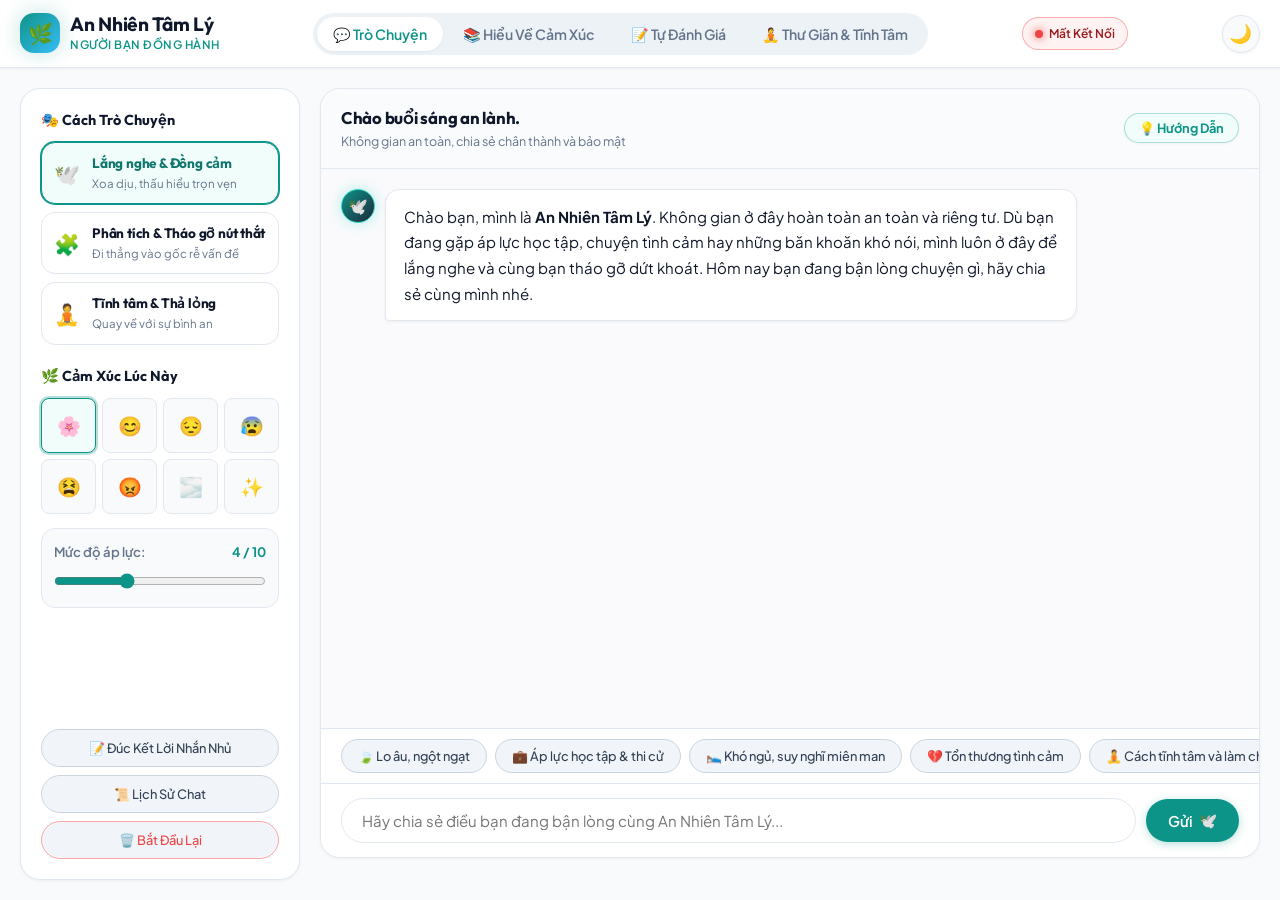
==== static/index.html @ e3554d25 "fix: cache busting asset tags va startCommand PORT trong render.yaml" ====
<!DOCTYPE html>
<html lang="vi" data-theme="light">
<head>
  <meta charset="UTF-8">
  <meta name="viewport" content="width=device-width, initial-scale=1.0">
  <meta name="theme-color" content="#F8FAFC" id="theme-color-meta">
  <title>An Nhiên Tâm Lý | Người Bạn Đồng Hành Cảm Xúc</title>
  <meta name="description" content="An Nhiên Tâm Lý - Lắng nghe, thấu cảm và cùng bạn tháo gỡ mọi nút thắt cảm xúc.">
  
  <!-- Favicon biểu tượng lá thương hiệu An Nhiên -->
  <link rel="icon" type="image/svg+xml" href="/static/favicon.svg">
  
  <!-- Preconnect & Unified Fonts (Outfit & Plus Jakarta Sans) -->
  <link rel="preconnect" href="https://fonts.googleapis.com">
  <link rel="preconnect" href="https://fonts.gstatic.com" crossorigin>
  <link href="https://fonts.googleapis.com/css2?family=Outfit:wght@400;500;600;700;800&family=Plus+Jakarta+Sans:ital,wght@0,300;0,400;0,500;0,600;0,700;0,800;1,400;1,500&display=swap" rel="stylesheet">
  
  <link rel="stylesheet" href="/static/css/style.css?v=2.2.0">
  
  <!-- Local Self-hosted Markdown & XSS Sanitizer (Hoạt động 100% Offline) -->
  <script defer src="/static/js/vendor/marked.min.js?v=2.2.0"></script>
  <script defer src="/static/js/vendor/purify.min.js?v=2.2.0"></script>
  <script defer src="/static/js/app.js?v=2.2.0"></script>
</head>
<body>
  <div id="network-loading-bar" class="network-loading-bar" style="display: none;"></div>

  <!-- ==================== TOP NAVIGATION ==================== -->
  <header class="app-navbar">
    <div class="nav-container">
      <div class="brand-wrapper">
        <div class="brand-icon">🌿</div>
        <div>
          <h1 class="brand-title">An Nhiên Tâm Lý</h1>
          <div class="brand-subtitle">Người Bạn Đồng Hành</div>
        </div>
      </div>

      <!-- Desktop Navigation Tabs -->
      <nav class="nav-tabs" aria-label="Điều hướng chính">
        <button class="nav-tab-btn active" data-tab="tab-chat">💬 Trò Chuyện</button>
        <button class="nav-tab-btn" data-tab="tab-edu">📚 Hiểu Về Cảm Xúc</button>
        <button class="nav-tab-btn" data-tab="tab-quiz">📝 Tự Đánh Giá</button>
        <button class="nav-tab-btn" data-tab="tab-studio">🧘 Thư Giãn & Tĩnh Tâm</button>
      </nav>

        <!-- Dynamic Status Header (N4: Khởi đầu bằng trạng thái trung tính Đang Kết Nối...) & Dark Mode Toggle -->
        <div class="status-indicator maintenance" id="status-indicator" title="Trạng thái kết nối máy chủ AI">
          <span class="status-dot" id="status-dot"></span>
          <span class="status-text" id="status-text">Đang Kết Nối...</span>
        </div>
        <!-- B1: Dark Mode Toggle with Celestial Icon -->
        <button class="btn-theme-toggle" id="btn-theme-toggle" title="Chuyển đổi Chế độ Tối / Sáng" aria-label="Chuyển đổi giao diện">
          <span class="theme-toggle-icon" id="theme-toggle-icon">🌙</span>
        </button>
      </div>
    </div>
  </header>

  <!-- ==================== MAIN CONTENT ==================== -->
  <main class="app-main">

    <!-- ==================== CRISIS INTERVENTION BANNER ==================== -->
    <div id="crisis-alert-banner" class="crisis-banner" style="display: none;">
      <div class="crisis-icon">🆘</div>
      <div class="crisis-content">
        <h4 class="crisis-title">Bạn Đang Cần Người Ở Cạnh Hỗ Trợ Khẩn Cấp?</h4>
        <p class="crisis-text">
          An Nhiên luôn lắng nghe bạn, nhưng trong những khoảnh khắc tuyệt vọng, bạn xứng đáng nhận được sự trợ giúp trực tiếp ngay tức thì từ các chuyên viên cứu hộ tâm lý và y tế:
        </p>
        <div class="crisis-hotlines">
          <a href="tel:111" class="hotline-chip">📞 111 (Tổng đài Bảo vệ Trẻ em & Thanh thiếu niên - Miễn phí 24/7)</a>
          <a href="tel:115" class="hotline-chip">🚑 115 (Cấp cứu Y tế Khẩn cấp)</a>
          <a href="tel:0963061414" class="hotline-chip secondary">🌿 096 306 1414 (Đường dây Ngày Mai - Hỗ trợ Trầm cảm)</a>
        </div>
      </div>
      <button class="btn-dismiss-crisis" id="btn-dismiss-crisis" title="Đóng thông báo">✕</button>
    </div>

    <!-- ==================== TAB 1: COUNSELING CHAT ==================== -->
    <section class="tab-pane active" id="tab-chat">
      <div class="chat-layout">
        
        <!-- Mobile Sidebar Toggle -->
        <button class="mobile-sidebar-toggle" id="btn-toggle-sidebar">
          🌿 <span>Cảm Xúc & Tùy Chọn Trò Chuyện</span>
        </button>

        <!-- Backdrop for mobile drawer (B3) -->
        <div class="drawer-backdrop" id="drawer-backdrop"></div>

        <!-- Chat Sidebar / Mobile Drawer -->
        <aside class="chat-sidebar" id="chat-sidebar">
          
          <div class="sidebar-header-mobile">
            <h3>🌿 Cảm Xúc Của Bạn</h3>
            <button class="btn-close-drawer" id="btn-close-sidebar">✕</button>
          </div>

          <!-- Mode Selector -->
          <div>
            <div class="sidebar-section-title">🎭 Cách Trò Chuyện</div>
            <div class="mode-selector-list">
              <div class="mode-item active" data-mode="empathy">
                <span class="mode-item-icon">🕊️</span>
                <div class="mode-item-info">
                  <h4>Lắng nghe & Đồng cảm</h4>
                  <p>Xoa dịu, thấu hiểu trọn vẹn</p>
                </div>
              </div>
              <div class="mode-item" data-mode="cbt">
                <span class="mode-item-icon">🧩</span>
                <div class="mode-item-info">
                  <h4>Phân tích & Tháo gỡ nút thắt</h4>
                  <p>Đi thẳng vào gốc rễ vấn đề</p>
                </div>
              </div>
              <div class="mode-item" data-mode="mindfulness">
                <span class="mode-item-icon">🧘</span>
                <div class="mode-item-info">
                  <h4>Tĩnh tâm & Thả lỏng</h4>
                  <p>Quay về với sự bình an</p>
                </div>
              </div>
            </div>
          </div>

          <!-- Mood Selector -->
          <div>
            <div class="sidebar-section-title">🌿 Cảm Xúc Lúc Này</div>
            <div class="mood-grid">
              <button class="mood-btn active" data-mood="🌸 Bình yên" title="Bình yên">🌸</button>
              <button class="mood-btn" data-mood="😊 Vui vẻ" title="Vui vẻ">😊</button>
              <button class="mood-btn" data-mood="😔 Buồn bã" title="Buồn bã">😔</button>
              <button class="mood-btn" data-mood="😰 Lo âu" title="Lo âu">😰</button>
              <button class="mood-btn" data-mood="😫 Kiệt sức" title="Kiệt sức">😫</button>
              <button class="mood-btn" data-mood="😡 Bực bội" title="Bực bội">😡</button>
              <button class="mood-btn" data-mood="🌫️ Trống rỗng" title="Trống rỗng">🌫️</button>
              <button class="mood-btn" data-mood="✨ Hy vọng" title="Hy vọng">✨</button>
            </div>

            <div class="stress-slider-wrapper">
              <div class="stress-label">
                <span>Mức độ áp lực:</span>
                <span id="stress-val-display" style="color:var(--primary); font-weight:700;">4 / 10</span>
              </div>
              <input type="range" id="stress-slider" min="1" max="10" value="4" aria-label="Mức độ áp lực">
            </div>
          </div>

          <!-- Session Actions -->
          <div class="sidebar-actions-box">
            <button class="chip-btn" id="btn-summarize" style="width:100%; padding:10px; ">📝 Đúc Kết Lời Nhắn Nhủ</button>
            <button class="chip-btn" id="btn-export-chat" style="width:100%; padding:10px; ">📜 Lịch Sử Chat</button>
            <button class="chip-btn" id="btn-clear-chat" style="width:100%; padding:10px; color:#EF4444; border-color:#FCA5A5;">🗑️ Bắt Đầu Lại</button>
          </div>

        </aside>

        <!-- Main Chat Frame -->
        <div class="chat-main-container">
          
          <div class="chat-header">
            <div class="chat-header-info">
              <h3 id="chat-greeting-title">Chào bạn 🌿</h3>
              <p>Không gian an toàn, chia sẻ chân thành và bảo mật</p>
            </div>
            <!-- Guide Button on Chat -->
            <button class="btn-feature-guide" id="btn-guide-chat" title="Xem hướng dẫn sử dụng">
              💡 Hướng Dẫn
            </button>
          </div>

          <!-- Message Flow Area -->
          <div class="chat-messages" id="chat-messages">
            <!-- Typing & Network Loading Indicator -->
            <div class="msg-wrapper assistant loading-wrapper" id="typing-indicator" style="display: none;">
              <div class="msg-avatar">🕊️</div>
              <div class="msg-bubble loading-bubble">
                <span class="pulse-dot"></span>
                <span class="pulse-dot"></span>
                <span class="pulse-dot"></span>
                <span class="loading-text" id="loading-text-label">An Nhiên đang lắng nghe và phản hồi...</span>
              </div>
            </div>
            <!-- Messages injected by JS -->
          </div>

          <!-- Quick Topic Chips -->
          <div class="quick-chips">
            <button class="chip-btn" data-prompt="Dạo này mình thường xuyên cảm thấy bồn chồn lo âu và ngực ngột ngạt, hãy phân tích kỹ giúp mình lý do và cho mình lời khuyên đúng đắn, dứt khoát nhất...">🍃 Lo âu, ngột ngạt</button>
            <button class="chip-btn" data-prompt="Mình cảm thấy kiệt sức vì áp lực học tập và công việc, mất hết động lực. Hãy cho mình lời khuyên cụ thể và thẳng thắn...">💼 Áp lực học tập & thi cử</button>
            <button class="chip-btn" data-prompt="Đêm nào mình cũng nghĩ ngợi miên man không thể ngủ được, nguyên nhân sâu xa từ tâm lý là gì và đâu là giải pháp dứt khoát?">🛌 Khó ngủ, suy nghĩ miên man</button>
            <button class="chip-btn" data-prompt="Mình vừa trải qua chuyện buồn tình cảm và thấy cô đơn, trống rỗng. Hãy chia sẻ thật lòng cùng mình...">💔 Tổn thương tình cảm</button>
            <button class="chip-btn" data-prompt="An Nhiên ơi, hãy chia sẻ cho mình nguyên lý để làm chủ tâm trí và xây dựng nội lực vững vàng trước mọi áp lực...">🧘 Cách tĩnh tâm và làm chủ</button>
          </div>

          <!-- Input Bar with Send/Stop Button (B2) -->
          <form class="chat-input-wrapper" id="chat-form">
            <input type="text" id="chat-input" class="chat-input" placeholder="Hãy chia sẻ điều bạn đang bận lòng cùng An Nhiên Tâm Lý..." autocomplete="off">
            <button type="submit" class="btn-send" id="btn-send" aria-label="Gửi tin nhắn">
              <span id="btn-send-label">Gửi</span> <span id="btn-send-icon">🕊️</span>
            </button>
          </form>

        </div>

      </div>
    </section>

    <!-- ==================== TAB 2: PSYCHOEDUCATION ==================== -->
    <section class="tab-pane" id="tab-edu">
      <div class="edu-header">
        <div style="display:flex; justify-content:space-between; align-items:center; flex-wrap:wrap; gap:12px; margin-bottom:8px;">
          <h2>📚 Hiểu Về Cảm Xúc & Tâm Lý</h2>
          <button class="btn-feature-guide" id="btn-guide-edu" title="Tìm hiểu về Liệu pháp CBT">
            💡 Tìm Hiểu Liệu Pháp CBT
          </button>
        </div>
        <p>Nhận diện các bẫy suy nghĩ nhận thức để thấu hiểu chính mình và làm chủ cảm xúc mỗi ngày.</p>
      </div>

      <!-- 8 CBT Cognitive Distortions Section -->
      <div style="display:flex; justify-content:space-between; align-items:center; margin-bottom:16px;">
        <h3 style="font-family:var(--font-heading); font-size:1.3rem;">🧠 8 Bẫy Suy Nghĩ Thường Gặp (CBT Distortions)</h3>
        <span style="font-size:0.8rem; color:var(--primary); font-weight:600;">✨ Nhấn vào thẻ để xem phân tích chi tiết</span>
      </div>
      <div class="distortion-grid" id="distortion-grid">
        <!-- B5: Skeleton Loading State -->
        <div class="distortion-card skeleton-card">
          <div class="skeleton-shimmer skeleton-badge"></div>
          <div class="skeleton-shimmer skeleton-line" style="width: 90%;"></div>
          <div class="skeleton-shimmer skeleton-line" style="width: 75%;"></div>
          <div class="skeleton-shimmer skeleton-box"></div>
        </div>
        <div class="distortion-card skeleton-card">
          <div class="skeleton-shimmer skeleton-badge"></div>
          <div class="skeleton-shimmer skeleton-line" style="width: 95%;"></div>
          <div class="skeleton-shimmer skeleton-line" style="width: 80%;"></div>
          <div class="skeleton-shimmer skeleton-box"></div>
        </div>
        <div class="distortion-card skeleton-card">
          <div class="skeleton-shimmer skeleton-badge"></div>
          <div class="skeleton-shimmer skeleton-line" style="width: 85%;"></div>
          <div class="skeleton-shimmer skeleton-line" style="width: 70%;"></div>
          <div class="skeleton-shimmer skeleton-box"></div>
        </div>
      </div>

      <!-- Articles Section -->
      <h3 style="font-family:var(--font-heading); margin-bottom:16px; font-size:1.3rem;">📖 Góc Nhìn Tâm Lý Ứng Dụng</h3>
      <div id="articles-container" style="display:flex; flex-direction:column; gap:20px;">
        <div class="skeleton-card" style="background:var(--card-bg); padding:24px; border-radius:var(--radius-lg); border:1px solid var(--border-color);">
          <div class="skeleton-shimmer skeleton-badge" style="width:120px;"></div>
          <div class="skeleton-shimmer skeleton-line" style="width:60%; height:20px; margin:12px 0;"></div>
          <div class="skeleton-shimmer skeleton-line" style="width:90%;"></div>
          <div class="skeleton-shimmer skeleton-line" style="width:80%;"></div>
        </div>
      </div>
    </section>

    <!-- ==================== TAB 3: SELF-ASSESSMENT QUIZ ==================== -->
    <section class="tab-pane" id="tab-quiz">
      <div class="quiz-container">
        
        <!-- Quiz Type Switcher (GAD-7 vs PHQ-9) -->
        <div class="quiz-type-selector">
          <button class="quiz-type-btn active" data-quiz-type="gad7">📊 Thang Đo Lo Âu (GAD-7)</button>
          <button class="quiz-type-btn" data-quiz-type="phq9">🌧️ Thang Đo Trầm Cảm (PHQ-9)</button>
        </div>

        <div id="quiz-intro-view">
          <div style="text-align:center; margin-bottom:24px;">
            <div style="font-size:3rem; margin-bottom:10px;" id="quiz-intro-icon">📝</div>
            <h2 style="font-family:var(--font-heading); color:var(--indigo-dark); font-size:1.5rem;" id="quiz-intro-title">
              Tự Đánh Giá Mức Độ Căng Thẳng & Lo Âu
            </h2>
            <p style="color:var(--text-muted); font-size:0.92rem; margin-top:8px;" id="quiz-intro-subtitle">
              Bảng tự phản tư chuẩn hóa giúp bạn nhìn nhận rõ mức độ áp lực bạn đang trải qua trong 2 tuần gần nhất.
            </p>
            <div style="margin-top: 14px;">
              <button class="btn-feature-guide" id="btn-guide-quiz" style="display:inline-flex;">
                💡 Tìm Hiểu Về Ý Nghĩa Thang Đo
              </button>
            </div>
          </div>
          <button class="btn-send" id="btn-start-quiz" style="width:100%; justify-content:center; padding:14px; font-size:1.05rem;">
            Bắt Đầu Tự Đánh Giá 🚀
          </button>
        </div>

        <!-- Quiz Stepper View -->
        <div id="quiz-step-view" style="display:none;">
          <div class="quiz-stepper">
            <div style="display:flex; justify-content:space-between; font-size:0.85rem; font-weight:600; color:var(--text-muted);">
              <!-- A6: Khởi tạo 0% rõ ràng -->
              <span id="quiz-step-indicator">Chuẩn bị bắt đầu...</span>
              <span id="quiz-progress-percent">0%</span>
            </div>
            <div class="quiz-progress-bar">
              <div class="quiz-progress-fill" id="quiz-progress-fill" style="width:0%;"></div>
            </div>
          </div>

          <div class="quiz-question-box">
            <h3 class="quiz-question-title" id="quiz-question-text">Đang tải câu hỏi...</h3>
            <div class="quiz-options" id="quiz-options-list">
              <!-- Rendered by JS -->
            </div>
          </div>
        </div>

        <!-- Quiz Result View -->
        <div id="quiz-result-view" style="display: none;">
          <div class="quiz-result-header" style="margin-bottom: 16px;">
            <h3 style="font-family:var(--font-heading); font-size:1.3rem; margin-bottom:4px;">📊 Kết Quả Tự Đánh Giá Chi Tiết</h3>
            <p style="color:var(--text-muted); font-size:0.88rem;">Phân tích đa chiều dựa trên câu trả lời thực tế của bạn</p>
          </div>

          <div class="quiz-result-grid-layout">
            <!-- Left Card: Score Summary & Actions -->
            <div class="quiz-result-summary-card">
              <div class="quiz-score-circle-wrapper">
                <div class="quiz-score-badge" id="quiz-score-badge">0</div>
                <div class="quiz-score-max-label">/ <span id="quiz-score-max-val">21</span> điểm</div>
              </div>
              <div class="quiz-level-badge-container">
                <span class="quiz-level-text" id="quiz-level-text" style="font-size:1.15rem; font-weight:700;">Bình thường</span>
              </div>
              
              <div style="display:flex; flex-direction:column; gap:10px; width:100%; margin-top:20px;">
                <button class="btn-send" id="btn-discuss-result" style="width:100%; justify-content:center; padding:12px;">
                  💬 Trò Chuyện & Tháo Gỡ Với An Nhiên
                </button>
                <button class="btn-feature-guide" id="btn-retake-quiz" style="width:100%; justify-content:center; padding:10px;">
                  🔄 Làm Lại Bài Tự Đánh Giá
                </button>
              </div>
            </div>

            <!-- Right Card: Real Clinical Symptom Radar Chart -->
            <div class="quiz-radar-card">
              <div style="margin-bottom:8px; text-align:center;">
                <h4 style="font-family:var(--font-heading); font-size:1.1rem; margin:0;">🕸️ Biểu Đồ Radar Triệu Chứng Thực Tế</h4></div>
              
              <div class="quiz-radar-svg-wrapper" id="quiz-radar-svg-wrapper">
                <!-- Generated dynamically from real quiz answers by app.js -->
              </div>

              <div class="quiz-radar-dimension-chips" id="quiz-radar-dimension-chips">
                <!-- Generated dynamically by app.js -->
              </div>
            </div>
          </div>

          <!-- Bottom Section: Clinical Guidance & Safety Notes -->
          <div class="quiz-advice-box" id="quiz-advice-text" style="margin-top:16px;"></div>
        </div>
    </section>

    <!-- ==================== TAB 4: RELAXATION STUDIO ==================== -->
    <section class="tab-pane" id="tab-studio">
      <div class="studio-grid">
        
        <!-- Breathing Exercise Card -->
        <div class="studio-card">
          <div style="display:flex; justify-content:space-between; align-items:center; margin-bottom:8px;">
            <h3 style="font-family:var(--font-heading); font-size:1.25rem;">🌬️ Thở Chậm & Tĩnh Tâm</h3>
            <button class="btn-feature-guide" id="btn-guide-studio">💡 Lợi Ích Bài Thở</button>
          </div>
          <p style="color:var(--text-muted); font-size:0.9rem; margin-bottom:16px;">
            Thả lỏng đôi vai, nhịp thở sâu và chậm sẽ giúp cơ thể bạn hạ nhịp tim và tìm lại sự bình yên ngay lúc này.
          </p>

          <div style="display:flex; gap:8px; margin-bottom:20px; flex-wrap:wrap;">
            <button class="chip-btn active" id="btn-mode-478">Thở 4-7-8 (Giảm Lo Âu)</button>
            <button class="chip-btn" id="btn-mode-box">Thở Đều - Box Breathing (Tập Trung)</button>
          </div>

          <div class="breathing-box">
            <div class="circle-breathe" id="circle-breathe">
              <span id="breathe-action-text">Sẵn sàng</span>
              <span id="breathe-timer-text" style="font-size:0.9rem; opacity:0.8; margin-top:4px;">Nhấn Bắt Đầu</span>
            </div>
            <button class="btn-send" id="btn-toggle-breathe" style="margin-top:28px;">
              ▶️ Bắt Đầu
            </button>
          </div>
        </div>

        <!-- 5-4-3-2-1 Grounding & Ambient Sounds Card -->
        <div class="studio-card">
          <h3 style="font-family:var(--font-heading); font-size:1.25rem; margin-bottom:8px;">🎵 Không Gian Âm Thanh Thư Giãn</h3>
          <p style="color:var(--text-muted); font-size:0.9rem; margin-bottom:16px;">
            Bật âm thanh thiên nhiên êm dịu để đồng hành cùng bạn khi đọc sách, học bài hay nghỉ ngơi:
          </p>

          <div class="sound-list">
            <div class="sound-item">
              <div>
                <strong>🌧️ Tiếng Mưa Rơi Êm Dịu</strong>
                <div style="font-size:0.75rem; color:var(--text-muted);">Âm thanh êm dịu giúp dễ ngủ</div>
              </div>
              <audio controls preload="none" src="/static/audio/rain.mp3" style="height:32px; max-width:160px;"></audio>
            </div>

            <div class="sound-item">
              <div>
                <strong>🌲 Tiếng Suối Rừng & Chim Hót</strong>
                <div style="font-size:0.75rem; color:var(--text-muted);">Thanh lọc tâm trí và giảm áp lực</div>
              </div>
              <audio controls preload="none" src="/static/audio/forest_birds.mp3" style="height:32px; max-width:160px;"></audio>
            </div>

            <div class="sound-item">
              <div>
                <strong>🌊 Tiếng Sóng Biển Rì Rào</strong>
                <div style="font-size:0.75rem; color:var(--text-muted);">Giai điệu vỗ về từng hơi thở</div>
              </div>
              <audio controls preload="none" src="/static/audio/ocean_waves.mp3" style="height:32px; max-width:160px;"></audio>
            </div>
          </div>

          <div style="margin-top:24px; padding:16px;  border-radius:var(--radius-md); border:1px solid var(--border-color); cursor:pointer;" id="btn-grounding-card" title="Nhấn để xem bài tập 5-4-3-2-1 chi tiết">
            <div style="display:flex; justify-content:space-between; align-items:center; margin-bottom:6px;">
              <h4 style="font-family:var(--font-heading); font-size:0.95rem;">🌿 Kỹ Thuật Neo Cảm Xúc 5-4-3-2-1</h4>
              <span style="font-size:0.75rem; color:var(--primary); font-weight:700;">🔍 Xem hướng dẫn</span>
            </div>
            <p style="font-size:0.85rem; color:var(--text-muted);">
              Khi tâm trí bị cuốn đi quá xa, hãy kết nối lại với 5 giác quan: <strong>5</strong> vật nhìn thấy, <strong>4</strong> vật chạm được, <strong>3</strong> âm thanh nghe được, <strong>2</strong> mùi hương và <strong>1</strong> vị nếm được.
            </p>
          </div>
        </div>

      </div>
    </section>

  </main>

  <!-- ==================== MOBILE BOTTOM NAVIGATION ==================== -->
  <nav class="mobile-bottom-nav">
    <button class="mobile-nav-btn active" data-tab="tab-chat">
      <span class="nav-icon">💬</span>
      <span class="nav-label">Trò Chuyện</span>
    </button>
    <button class="mobile-nav-btn" data-tab="tab-edu">
      <span class="nav-icon">📚</span>
      <span class="nav-label">Cảm Xúc</span>
    </button>
    <button class="mobile-nav-btn" data-tab="tab-quiz">
      <span class="nav-icon">📝</span>
      <span class="nav-label">Đánh Giá</span>
    </button>
    <button class="mobile-nav-btn" data-tab="tab-studio">
      <span class="nav-icon">🧘</span>
      <span class="nav-label">Tĩnh Tâm</span>
    </button>
  </nav>

  <!-- ==================== UNIVERSAL POPUP MODAL ==================== -->
  <div id="app-modal" class="modal-backdrop" style="display: none;" role="dialog" aria-modal="true">
    <div class="modal-card" id="modal-card">
      <div class="modal-header">
        <div class="modal-header-left">
          <div class="modal-icon" id="modal-icon">🌿</div>
          <div>
            <h3 class="modal-title" id="modal-title">Tiêu Đề</h3>
            <div class="modal-subtitle" id="modal-subtitle">Phụ đề</div>
          </div>
        </div>
        <button class="modal-close-btn" id="modal-close-btn" aria-label="Đóng cửa sổ">✕</button>
      </div>
      <div class="modal-body" id="modal-body">
        <!-- Dynamic content injected by JS -->
      </div>
      <div class="modal-footer" id="modal-footer">
        <button class="chip-btn" id="modal-cancel-btn" style="display: none; padding: 10px 18px;">
          Hủy Bỏ
        </button>
        <button class="btn-send" id="modal-primary-btn" style="padding: 10px 22px; font-size: 0.92rem;">
          Đã Hiểu ✨
        </button>
      </div>
    </div>
  </div>

  <!-- ==================== SLEEP & PRIVACY OVERLAY (1H TIMEOUT) ==================== -->
  <div id="sleep-overlay" class="sleep-overlay" style="display: none;">
    <div class="sleep-card">
      <div class="sleep-icon">🌙</div>
      <h2 class="sleep-title">An Nhiên Đang Tạm Nghỉ</h2>
      <p class="sleep-desc">
        Vì bạn đã không thao tác trong hơn 1 giờ, hệ thống đã tự động khóa phiên để bảo vệ sự riêng tư và tối ưu hóa tài nguyên cho bạn.
      </p>
      <div class="sleep-tip">
        🌿 <em>Hãy hít một hơi thật sâu và quay lại bất cứ khi nào bạn sẵn sàng nhé.</em>
      </div>
      <button class="btn-send" id="btn-wake-up" style="width: 100%; justify-content: center; padding: 14px; font-size: 1rem; margin-top: 16px;">
        ✨ Đánh Thức An Nhiên & Bắt Đầu Phiên Mới
      </button>
    </div>
  </div>

</body>
</html>
---- static/css/style.css ----
/* ==========================================================================
   AN NHIÊN - THEME (CLEAN, RESPONSIVE, ACCESSIBILITY & DARK MODE READY)
   ========================================================================== */

@import url('https://fonts.googleapis.com/css2?family=Outfit:wght@400;500;600;700;800&family=Plus+Jakarta+Sans:ital,wght@0,300;0,400;0,500;0,600;0,700;0,800;1,400;1,500&display=swap');

:root {
  --font-main: 'Plus Jakarta Sans', -apple-system, BlinkMacSystemFont, 'Segoe UI', Roboto, Helvetica, Arial, sans-serif;
  --font-heading: 'Outfit', 'Plus Jakarta Sans', -apple-system, BlinkMacSystemFont, sans-serif;
  --font-mono: 'JetBrains Mono', 'Fira Code', ui-monospace, SFMono-Regular, Menlo, Monaco, Consolas, monospace;

  --primary: #0D9488;
  --primary-hover: #0F766E;
  --primary-light: #F0FDFA;
  --primary-soft: rgba(13, 148, 136, 0.12);

  --indigo-dark: #0F172A;
  --indigo-card: #1E293B;
  --indigo-accent: #38BDF8;

  --bg-page: #F8FAFC;
  --card-bg: #FFFFFF;
  --border-color: #E2E8F0;
  --border-focus: #14B8A6;

  --text-dark: #0F172A;
  --text-muted: #64748B;
  --text-light: #94A3B8;

  --danger: #EF4444;
  --danger-light: #FEF2F2;
  --danger-border: #FCA5A5;
  --warning: #F59E0B;
  --success: #10B981;

  --shadow-sm: 0 1px 3px rgba(0, 0, 0, 0.05);
  --shadow-md: 0 4px 12px rgba(15, 23, 42, 0.06);
  --shadow-lg: 0 10px 25px -3px rgba(15, 23, 42, 0.08);
  --shadow-glow: 0 0 20px rgba(13, 148, 136, 0.25);
  
  --radius-sm: 8px;
  --radius-md: 14px;
  --radius-lg: 20px;
  --radius-full: 9999px;
  
  --header-height: 68px;
  --bottom-nav-height: 64px;
  --theme-transition-duration: 0.42s;
  --theme-transition-ease: cubic-bezier(0.2, 0, 0, 1);
}

/* ==================== ETHEREAL THEME VIEW TRANSITIONS (ULTRA HIGH-FPS) ==================== */
::view-transition-group(root) {
  animation-duration: var(--theme-transition-duration);
  animation-timing-function: var(--theme-transition-ease);
}

::view-transition-old(root),
::view-transition-new(root) {
  animation: none;
  mix-blend-mode: normal;
  display: block;
  height: 100%;
  overflow: hidden;
}

::view-transition-old(root) {
  z-index: 1;
}

::view-transition-new(root) {
  z-index: 999999;
}

/* Tối ưu hiệu năng: Tắt tạm thời transitions của các element khi chụp snapshot để tránh khựng FPS */
.theme-transitioning,
.theme-transitioning * {
  transition: none !important;
}

/* ==================== B1: DARK MODE THEME TOKENS ==================== */
[data-theme="dark"] {
  --bg-page: #0F172A;
  --card-bg: #1E293B;
  --border-color: #334155;
  --border-focus: #2DD4BF;
  --text-dark: #F8FAFC;
  --text-muted: #94A3B8;
  --text-light: #64748B;
  --indigo-dark: #F1F5F9;
  --primary-light: rgba(13, 148, 136, 0.2);
}

[data-theme="dark"] .app-navbar,
[data-theme="dark"] .chat-sidebar,
[data-theme="dark"] .chat-main-container,
[data-theme="dark"] .chat-input-wrapper,
[data-theme="dark"] .quick-chips,
[data-theme="dark"] .studio-card,
[data-theme="dark"] .quiz-container,
[data-theme="dark"] .distortion-card,
[data-theme="dark"] .mobile-bottom-nav,
[data-theme="dark"] .mobile-sidebar-toggle,
[data-theme="dark"] .sleep-card,
[data-theme="dark"] .modal-card {
  background-color: var(--card-bg);
  color: var(--text-dark);
  border-color: var(--border-color);
}

[data-theme="dark"] .chat-messages {
  background: #0B1120;
}

[data-theme="dark"] .chat-header,
[data-theme="dark"] .modal-header,
[data-theme="dark"] .modal-footer {
  background: rgba(30, 41, 59, 0.85);
  border-color: var(--border-color);
}

[data-theme="dark"] .chat-input {
  background: #0F172A;
  color: #F8FAFC;
  border-color: #334155;
}

[data-theme="dark"] .msg-wrapper.assistant .msg-bubble {
  background: #1E293B;
  border-color: #334155;
  color: #F1F5F9;
}

[data-theme="dark"] .msg-avatar {
  background: #1E293B;
  border-color: #334155;
}

[data-theme="dark"] .nav-tabs,
[data-theme="dark"] .quiz-type-selector {
  background: #0F172A;
}

[data-theme="dark"] .nav-tab-btn.active,
[data-theme="dark"] .quiz-type-btn.active {
  background: #1E293B;
  color: #2DD4BF;
  box-shadow: var(--shadow-sm);
}

[data-theme="dark"] .chip-btn,
[data-theme="dark"] .quiz-option-btn,
[data-theme="dark"] .mood-btn,
[data-theme="dark"] .stress-slider-wrapper,
[data-theme="dark"] .sound-item,
[data-theme="dark"] .dist-example,
[data-theme="dark"] .btn-feature-guide {
  background: #0F172A;
  border-color: #334155;
  color: #F1F5F9;
}

*, *::before, *::after {
  margin: 0;
  padding: 0;
  box-sizing: border-box;
  -webkit-tap-highlight-color: transparent;
}

html,
body {
  font-family: var(--font-main);
  background-color: var(--bg-page);
  color: var(--text-dark);
  line-height: 1.6;
  min-height: 100vh;
  min-height: 100dvh;
  display: flex;
  flex-direction: column;
  transition: background-color 0.25s ease, color 0.25s ease;
  -webkit-font-smoothing: antialiased;
  -moz-osx-font-smoothing: grayscale;
  text-rendering: optimizeLegibility;
}

/* ==================== ĐỒNG BỘ PHÔNG CHỮ TOÀN DIỆN (UNIFIED TYPOGRAPHY) ==================== */
/* 1. Toàn bộ Form, Button, Input, Textarea, Select đồng bộ dùng Plus Jakarta Sans */
button,
input,
textarea,
select,
optgroup,
option,
label {
  font-family: var(--font-main);
  -webkit-font-smoothing: antialiased;
  -moz-osx-font-smoothing: grayscale;
}

/* 2. Toàn bộ Tiêu đề (Headings) đồng bộ Outfit chuẩn mực */
h1, h2, h3, h4, h5, h6,
.brand-title,
.modal-title,
.quiz-title,
.crisis-title,
.sleep-title,
.studio-title,
.distortion-title,
.chat-title,
.section-title {
  font-family: var(--font-heading);
  letter-spacing: -0.015em;
  font-weight: 700;
}

/* 3. Khối mã lệnh / code */
code, pre, kbd, samp {
  font-family: var(--font-mono);
}

/* C3: Clear Keyboard Focus Rings */
button:focus-visible,
input:focus-visible,
a:focus-visible {
  outline: 2.5px solid var(--primary);
  outline-offset: 2px;
}

/* Header */
.app-navbar {
  background: rgba(255, 255, 255, 0.95);
  backdrop-filter: blur(12px);
  border-bottom: 1px solid var(--border-color);
  position: sticky;
  top: 0;
  z-index: 100;
  height: var(--header-height);
  box-shadow: var(--shadow-sm);
  display: flex;
  align-items: center;
  transition: background 0.25s ease;
}

.nav-container {
  max-width: 1280px;
  width: 100%;
  margin: 0 auto;
  padding: 0 20px;
  display: flex;
  align-items: center;
  justify-content: space-between;
  gap: 16px;
}

.brand-wrapper {
  display: flex;
  align-items: center;
  gap: 10px;
}

.brand-icon {
  width: 40px;
  height: 40px;
  background: linear-gradient(135deg, #0D9488 0%, #38BDF8 100%);
  border-radius: var(--radius-md);
  display: flex;
  align-items: center;
  justify-content: center;
  font-size: 20px;
  color: white;
  box-shadow: var(--shadow-glow);
  flex-shrink: 0;
}

.brand-title {
  font-family: var(--font-heading);
  font-size: 1.2rem;
  font-weight: 700;
  color: var(--indigo-dark);
  line-height: 1.2;
}

.brand-subtitle {
  font-size: 0.72rem;
  color: var(--primary);
  font-weight: 600;
  letter-spacing: 0.5px;
  text-transform: uppercase;
}

/* Tabs */
.nav-tabs {
  display: flex;
  background: #EDF2F7;
  padding: 4px;
  border-radius: var(--radius-full);
  gap: 4px;
}

.nav-tab-btn {
  border: none;
  background: transparent;
  padding: 8px 16px;
  font-size: 0.88rem;
  font-weight: 600;
  color: var(--text-muted);
  border-radius: var(--radius-full);
  cursor: pointer;
  display: flex;
  align-items: center;
  gap: 6px;
  transition: all 0.25s ease;
  font-family: var(--font-main);
  white-space: nowrap;
}

.nav-tab-btn:hover {
  color: var(--indigo-dark);
}

.nav-tab-btn.active {
  background: white;
  color: var(--primary);
  box-shadow: var(--shadow-sm);
}

.nav-actions {
  display: flex;
  align-items: center;
  gap: 10px;
}

.btn-theme-toggle {
  background: var(--bg-page);
  border: 1.5px solid var(--border-color);
  width: 38px;
  height: 38px;
  border-radius: 50%;
  cursor: pointer;
  font-size: 1.15rem;
  display: flex;
  align-items: center;
  justify-content: center;
  transition: transform 0.4s cubic-bezier(0.34, 1.56, 0.64, 1),
              border-color 0.3s ease,
              background-color 0.35s ease,
              box-shadow 0.4s ease;
  color: var(--text-dark);
  position: relative;
  overflow: visible;
  touch-action: manipulation;
  box-shadow: var(--shadow-sm);
}

.btn-theme-toggle:hover {
  transform: scale(1.12) rotate(12deg);
  border-color: var(--primary);
  box-shadow: 0 0 16px var(--primary-soft);
}

.btn-theme-toggle:active {
  transform: scale(0.92);
}

.btn-theme-toggle .theme-toggle-icon {
  display: inline-flex;
  align-items: center;
  justify-content: center;
  transition: transform 0.4s cubic-bezier(0.34, 1.56, 0.64, 1);
  line-height: 1;
}

.btn-theme-toggle.theme-animating .theme-toggle-icon {
  animation: celestialSpin 0.42s cubic-bezier(0.2, 0, 0, 1);
}

[data-theme="dark"] .btn-theme-toggle {
  background: #1E293B;
  border-color: #334155;
  box-shadow: 0 0 14px rgba(56, 189, 248, 0.25);
}

[data-theme="dark"] .btn-theme-toggle:hover {
  border-color: #38BDF8;
  box-shadow: 0 0 22px rgba(56, 189, 248, 0.5);
}

/* Celestial Spin Keyframes (Ultra-smooth GPU 3D transform) */
@keyframes celestialSpin {
  0% {
    transform: translate3d(0, 0, 0) scale(0.6) rotate(0deg);
    opacity: 0.5;
  }
  50% {
    transform: translate3d(0, 0, 0) scale(1.22) rotate(180deg);
    opacity: 1;
  }
  100% {
    transform: translate3d(0, 0, 0) scale(1) rotate(360deg);
    opacity: 1;
  }
}

/* GPU-Accelerated Celestial Sparkles Burst */
.theme-sparkles-container {
  position: fixed;
  pointer-events: none;
  z-index: 99999999;
  width: 0;
  height: 0;
  overflow: visible;
  transform: translate3d(0, 0, 0);
  will-change: transform;
}

.celestial-sparkle {
  position: absolute;
  top: 0;
  left: 0;
  pointer-events: none;
  will-change: transform, opacity;
  animation: sparkleBurst 0.45s cubic-bezier(0.16, 1, 0.3, 1) forwards;
}

.celestial-sparkle.sparkle-dot {
  border-radius: 50%;
}

.celestial-sparkle.sparkle-star {
  clip-path: polygon(50% 0%, 63% 37%, 100% 50%, 63% 63%, 50% 100%, 37% 63%, 0% 50%, 37% 37%);
}

.celestial-sparkle.sparkle-diamond {
  transform: rotate(45deg);
  border-radius: 1px;
}

@keyframes sparkleBurst {
  0% {
    transform: translate3d(0, 0, 0) scale(0.2);
    opacity: 1;
  }
  40% {
    opacity: 1;
  }
  100% {
    transform: translate3d(var(--tx), var(--ty), 0) scale(var(--scale));
    opacity: 0;
  }
}

.theme-fallback-portal {
  position: fixed;
  border-radius: 50%;
  pointer-events: none;
  z-index: 9999998;
  transform: translate3d(-50%, -50%, 0) scale(0);
  opacity: 1;
  transition: transform 0.42s cubic-bezier(0.2, 0, 0, 1), opacity 0.42s ease;
  will-change: transform, opacity;
}

.theme-fallback-portal.dark-wave {
  background: radial-gradient(circle, #0F172A 0%, #1E293B 70%, rgba(45, 212, 191, 0.75) 100%);
  box-shadow: 0 0 80px rgba(56, 189, 248, 0.6);
}

.theme-fallback-portal.light-wave {
  background: radial-gradient(circle, #F8FAFC 0%, #FEF3C7 70%, rgba(245, 158, 11, 0.75) 100%);
  box-shadow: 0 0 80px rgba(251, 191, 36, 0.6);
}

.theme-fallback-portal.active {
  transform: translate3d(-50%, -50%, 0) scale(1);
  opacity: 0;
}

/* Accessibility: Prefers reduced motion */
@media (prefers-reduced-motion: reduce) {
  ::view-transition-group(root),
  ::view-transition-old(root),
  ::view-transition-new(root) {
    animation-duration: 0.15s !important;
  }
  .btn-theme-toggle.theme-animating .theme-toggle-icon {
    animation: none !important;
  }
  .theme-fallback-portal {
    transition: opacity 0.15s ease !important;
  }
  .theme-sparkles-container {
    display: none !important;
  }
}

/* Feature Guide Buttons */
.btn-feature-guide {
  background: var(--primary-light);
  border: 1px solid rgba(13, 148, 136, 0.3);
  color: var(--primary);
  padding: 6px 14px;
  border-radius: var(--radius-full);
  font-size: 0.8rem;
  font-weight: 700;
  cursor: pointer;
  display: inline-flex;
  align-items: center;
  gap: 6px;
  transition: all 0.2s ease;
  font-family: var(--font-main);
  box-shadow: var(--shadow-sm);
}

.btn-feature-guide:hover {
  background: var(--primary);
  color: white;
  border-color: var(--primary);
  transform: translateY(-1px);
  box-shadow: 0 2px 8px rgba(13, 148, 136, 0.25);
}

/* Status Indicator States (R7 / A1) */
.status-indicator {
  display: flex;
  align-items: center;
  gap: 6px;
  background: var(--primary-light);
  padding: 6px 12px;
  border-radius: var(--radius-full);
  border: 1px solid rgba(13, 148, 136, 0.2);
  transition: all 0.3s ease;
}

.status-indicator.online {
  background: #F0FDFA;
  border-color: rgba(16, 185, 129, 0.3);
}

.status-indicator.online .status-dot {
  background: #10B981;
  box-shadow: 0 0 8px #10B981;
}

.status-indicator.online .status-text {
  color: #065F46;
}

.status-indicator.maintenance {
  background: #FFFBEB;
  border-color: rgba(245, 158, 11, 0.4);
}

.status-indicator.maintenance .status-dot {
  background: #F59E0B;
  box-shadow: 0 0 8px #F59E0B;
}

.status-indicator.maintenance .status-text {
  color: #92400E;
}

.status-indicator.offline {
  background: #FEF2F2;
  border-color: rgba(239, 68, 68, 0.4);
}

.status-indicator.offline .status-dot {
  background: #EF4444;
  box-shadow: 0 0 8px #EF4444;
}

.status-indicator.offline .status-text {
  color: #991B1B;
}

.status-dot {
  width: 8px;
  height: 8px;
  border-radius: 50%;
  animation: pulseDot 2s infinite;
}

@keyframes pulseDot {
  0%, 100% { opacity: 1; }
  50% { opacity: 0.4; }
}

.status-text {
  font-size: 0.75rem;
  font-weight: 600;
}

/* Main Layout */
.app-main {
  flex: 1;
  max-width: 1280px;
  width: 100%;
  margin: 0 auto;
  padding: 20px;
  display: flex;
  flex-direction: column;
}

.tab-pane {
  display: none;
  flex: 1;
  animation: fadeIn 0.3s ease;
}

.tab-pane.active {
  display: flex;
  flex-direction: column;
}

@keyframes fadeIn {
  from { opacity: 0; transform: translateY(6px); }
  to { opacity: 1; transform: translateY(0); }
}

/* ==================== CRISIS INTERVENTION BANNER ==================== */
.crisis-banner {
  background: linear-gradient(135deg, #FEF2F2 0%, #FFF1F2 100%);
  border: 1.5px solid var(--danger-border);
  border-radius: var(--radius-md);
  padding: 16px 20px;
  margin-bottom: 16px;
  display: flex;
  align-items: flex-start;
  gap: 14px;
  box-shadow: var(--shadow-sm);
  animation: shakeAlert 0.4s ease;
}

@keyframes shakeAlert {
  0%, 100% { transform: translateX(0); }
  25% { transform: translateX(-4px); }
  75% { transform: translateX(4px); }
}

.crisis-icon {
  font-size: 1.6rem;
  flex-shrink: 0;
}

.crisis-content {
  flex: 1;
}

.crisis-title {
  font-family: var(--font-heading);
  font-size: 1rem;
  font-weight: 700;
  color: #991B1B;
  margin-bottom: 4px;
}

.crisis-text {
  font-size: 0.88rem;
  color: #7F1D1D;
  line-height: 1.5;
  margin-bottom: 10px;
}

.crisis-hotlines {
  display: flex;
  flex-wrap: wrap;
  gap: 8px;
}

.hotline-chip {
  display: inline-flex;
  align-items: center;
  gap: 6px;
  background: #DC2626;
  color: white;
  padding: 6px 12px;
  border-radius: var(--radius-full);
  font-size: 0.82rem;
  font-weight: 700;
  text-decoration: none;
  transition: all 0.2s ease;
  box-shadow: 0 2px 6px rgba(220, 38, 38, 0.25);
}

.hotline-chip:hover {
  background: #B91C1C;
  transform: translateY(-1px);
}

.hotline-chip.secondary {
  background: white;
  color: #991B1B;
  border: 1px solid #FCA5A5;
}

.hotline-chip.secondary:hover {
  background: #FEE2E2;
}

.btn-dismiss-crisis {
  background: transparent;
  border: none;
  color: #991B1B;
  font-size: 1.1rem;
  cursor: pointer;
  padding: 4px;
  line-height: 1;
  opacity: 0.7;
}

.btn-dismiss-crisis:hover {
  opacity: 1;
}

/* ==================== TAB 1: COUNSELING CHAT ==================== */
.chat-layout {
  display: grid;
  grid-template-columns: 280px 1fr;
  gap: 20px;
  flex: 1;
  min-height: calc(100vh - 130px);
  min-height: calc(100dvh - 130px);
}

.mobile-sidebar-toggle {
  display: none;
  width: 100%;
  background: white;
  border: 1px solid var(--border-color);
  padding: 10px 16px;
  border-radius: var(--radius-md);
  font-size: 0.9rem;
  font-weight: 600;
  color: var(--primary);
  margin-bottom: 12px;
  cursor: pointer;
  box-shadow: var(--shadow-sm);
  align-items: center;
  justify-content: center;
  gap: 8px;
}

/* B3: Mobile Drawer Backdrop */
.drawer-backdrop {
  display: none;
  position: fixed;
  top: 0;
  left: 0;
  right: 0;
  bottom: 0;
  background: rgba(15, 23, 42, 0.55);
  backdrop-filter: blur(4px);
  z-index: 1000;
  opacity: 0;
  transition: opacity 0.3s ease;
}

.drawer-backdrop.active {
  display: block;
  opacity: 1;
}

/* Sidebar */
.chat-sidebar {
  background: white;
  border: 1px solid var(--border-color);
  border-radius: var(--radius-lg);
  padding: 20px;
  display: flex;
  flex-direction: column;
  gap: 20px;
  box-shadow: var(--shadow-sm);
  overflow-y: auto;
}

.sidebar-header-mobile {
  display: none;
  justify-content: space-between;
  align-items: center;
  padding-bottom: 12px;
  border-bottom: 1px solid var(--border-color);
}

.btn-close-drawer {
  background: #F1F5F9;
  border: none;
  width: 32px;
  height: 32px;
  border-radius: 50%;
  cursor: pointer;
  font-size: 14px;
  color: var(--text-muted);
}

.sidebar-section-title {
  font-family: var(--font-heading);
  font-size: 0.9rem;
  font-weight: 700;
  color: var(--indigo-dark);
  margin-bottom: 10px;
  display: flex;
  align-items: center;
  gap: 6px;
}

.mode-selector-list {
  display: flex;
  flex-direction: column;
  gap: 8px;
}

.mode-item {
  display: flex;
  align-items: center;
  gap: 12px;
  padding: 10px 12px;
  border-radius: var(--radius-md);
  border: 1px solid var(--border-color);
  cursor: pointer;
  transition: all 0.2s ease;
}

.mode-item:hover {
  background: var(--bg-page);
  border-color: #CBD5E1;
}

.mode-item.active {
  background: var(--primary-light);
  border-color: var(--primary);
  box-shadow: 0 0 0 1px var(--primary);
}

.mode-item-icon {
  font-size: 1.3rem;
}

.mode-item-info h4 {
  font-size: 0.85rem;
  font-weight: 700;
  color: var(--indigo-dark);
}

.mode-item.active .mode-item-info h4 {
  color: #0F766E;
}

.mode-item-info p {
  font-size: 0.72rem;
  color: var(--text-muted);
}

.mood-grid {
  display: grid;
  grid-template-columns: repeat(4, 1fr);
  gap: 6px;
  margin-bottom: 14px;
}

.mood-btn {
  aspect-ratio: 1;
  background: var(--bg-page);
  border: 1px solid var(--border-color);
  border-radius: var(--radius-sm);
  font-size: 1.2rem;
  cursor: pointer;
  display: flex;
  align-items: center;
  justify-content: center;
  transition: all 0.2s ease;
}

.mood-btn:hover {
  transform: scale(1.08);
  border-color: var(--primary);
}

.mood-btn.active {
  background: var(--primary-light);
  border-color: var(--primary);
  box-shadow: 0 0 0 2px rgba(13, 148, 136, 0.3);
}

.stress-slider-wrapper {
  background: var(--bg-page);
  padding: 12px;
  border-radius: var(--radius-md);
  border: 1px solid var(--border-color);
}

.stress-label {
  display: flex;
  justify-content: space-between;
  font-size: 0.82rem;
  font-weight: 600;
  margin-bottom: 8px;
  color: var(--text-muted);
}

input[type=range] {
  width: 100%;
  accent-color: var(--primary);
}

.sidebar-actions-box {
  margin-top: auto;
  display: flex;
  flex-direction: column;
  gap: 8px;
}

/* Chat Frame */
.chat-main-container {
  background: white;
  border: 1px solid var(--border-color);
  border-radius: var(--radius-lg);
  display: flex;
  flex-direction: column;
  box-shadow: var(--shadow-sm);
  overflow: hidden;
  height: calc(100vh - 130px);
  height: calc(100dvh - 130px);
}

.chat-header {
  padding: 16px 20px;
  border-bottom: 1px solid var(--border-color);
  background: rgba(248, 250, 252, 0.8);
  display: flex;
  justify-content: space-between;
  align-items: center;
}

.chat-header-info h3 {
  font-family: var(--font-heading);
  font-size: 1.05rem;
  color: var(--indigo-dark);
}

.chat-header-info p {
  font-size: 0.78rem;
  color: var(--text-muted);
}

.chat-messages {
  flex: 1;
  overflow-y: auto;
  padding: 20px;
  display: flex;
  flex-direction: column;
  gap: 16px;
  background: #FAFAFC;
}

.msg-wrapper {
  display: flex;
  gap: 10px;
  max-width: 82%;
  animation: msgPop 0.25s cubic-bezier(0.16, 1, 0.3, 1);
  transition: opacity 0.2s ease;
}

@keyframes msgPop {
  from { opacity: 0; transform: translateY(8px); }
  to { opacity: 1; transform: translateY(0); }
}

.msg-wrapper.user {
  align-self: flex-end;
  flex-direction: row-reverse;
}

.msg-wrapper.assistant {
  align-self: flex-start;
}

.msg-avatar {
  width: 34px;
  height: 34px;
  border-radius: 50%;
  display: flex;
  align-items: center;
  justify-content: center;
  font-size: 1rem;
  background: white;
  border: 1px solid var(--border-color);
  box-shadow: var(--shadow-sm);
  flex-shrink: 0;
}

.msg-wrapper.user .msg-avatar {
  background: var(--primary-light);
  border-color: rgba(13, 148, 136, 0.3);
}

.msg-bubble {
  padding: 14px 18px;
  border-radius: var(--radius-md);
  font-size: 0.94rem;
  line-height: 1.7;
  word-break: break-word;
}

.msg-wrapper.user .msg-bubble {
  background: var(--primary);
  color: white;
  border-bottom-right-radius: 4px;
  box-shadow: 0 2px 8px rgba(13, 148, 136, 0.25);
}

.msg-wrapper.assistant .msg-bubble {
  background: white;
  color: var(--text-dark);
  border: 1px solid var(--border-color);
  border-bottom-left-radius: 4px;
  box-shadow: var(--shadow-sm);
}

.msg-bubble p {
  margin-bottom: 10px;
}
.msg-bubble p:last-child {
  margin-bottom: 0;
}
.msg-bubble strong {
  font-weight: 700;
  color: inherit;
}
.msg-wrapper.assistant .msg-bubble strong {
  color: var(--indigo-dark);
}
.msg-bubble ol, .msg-bubble ul {
  margin-left: 20px;
  margin-bottom: 10px;
}

.typing-wave {
  display: inline-flex;
  gap: 4px;
  align-items: center;
  padding: 4px 8px;
}
.typing-wave span {
  width: 6px;
  height: 6px;
  background: var(--primary);
  border-radius: 50%;
  animation: typingBounce 1.4s infinite ease-in-out both;
}
.typing-wave span:nth-child(1) { animation-delay: -0.32s; }
.typing-wave span:nth-child(2) { animation-delay: -0.16s; }

@keyframes typingBounce {
  0%, 80%, 100% { transform: scale(0); }
  40% { transform: scale(1); }
}

/* Quick Chips */
.quick-chips {
  display: flex;
  gap: 8px;
  padding: 10px 20px;
  overflow-x: auto;
  background: white;
  border-top: 1px solid var(--border-color);
  scrollbar-width: none;
}
.quick-chips::-webkit-scrollbar {
  display: none;
}

.chip-btn {
  background: white;
  border: 1px solid var(--border-color);
  padding: 7px 14px;
  border-radius: var(--radius-full);
  font-size: 0.8rem;
  font-weight: 600;
  color: var(--text-muted);
  cursor: pointer;
  white-space: nowrap;
  transition: all 0.2s ease;
  font-family: var(--font-main);
}
.chip-btn:hover {
  background: var(--primary-light);
  border-color: var(--primary);
  color: var(--primary);
}
.chip-btn.active {
  background: var(--primary-light);
  border-color: var(--primary);
  color: var(--primary);
  font-weight: 700;
}

/* Input Form & Stop Button (B2) */
.chat-input-wrapper {
  padding: 14px 20px;
  background: white;
  border-top: 1px solid var(--border-color);
  display: flex;
  gap: 10px;
  align-items: center;
}

.chat-input {
  flex: 1;
  border: 1.5px solid var(--border-color);
  border-radius: var(--radius-full);
  padding: 12px 20px;
  font-size: 0.94rem;
  font-family: var(--font-main);
  outline: none;
  transition: border-color 0.2s ease;
}

.chat-input:focus {
  border-color: var(--border-focus);
}

.btn-send {
  background: var(--primary);
  color: white;
  border: none;
  padding: 12px 22px;
  border-radius: var(--radius-full);
  font-weight: 600;
  font-size: 0.92rem;
  cursor: pointer;
  display: flex;
  align-items: center;
  gap: 6px;
  transition: all 0.2s ease;
  font-family: var(--font-main);
  box-shadow: 0 2px 8px rgba(13, 148, 136, 0.3);
  white-space: nowrap;
}

.btn-send:hover {
  background: var(--primary-hover);
  transform: translateY(-1px);
}

.btn-send.btn-stop-stream {
  background: #EF4444 !important;
  box-shadow: 0 2px 8px rgba(239, 68, 68, 0.35) !important;
}

.btn-send.btn-stop-stream:hover {
  background: #DC2626 !important;
}

/* ==================== TAB 2: PSYCHOEDUCATION ==================== */
.edu-header {
  margin-bottom: 24px;
}
.edu-header h2 {
  font-family: var(--font-heading);
  font-size: 1.6rem;
  color: var(--indigo-dark);
}
.edu-header p {
  color: var(--text-muted);
  font-size: 0.95rem;
}

.distortion-grid {
  display: grid;
  grid-template-columns: repeat(auto-fill, minmax(280px, 1fr));
  gap: 16px;
  margin-bottom: 32px;
}

.distortion-card {
  background: white;
  border: 1px solid var(--border-color);
  border-radius: var(--radius-lg);
  padding: 20px;
  display: flex;
  flex-direction: column;
  justify-content: space-between;
  box-shadow: var(--shadow-sm);
  transition: transform 0.2s ease, box-shadow 0.2s ease, border-color 0.2s ease;
  cursor: pointer;
  position: relative;
}
.distortion-card:hover {
  transform: translateY(-3px);
  box-shadow: var(--shadow-md);
  border-color: var(--primary);
}

.dist-badge {
  display: inline-flex;
  align-items: center;
  gap: 6px;
  margin-bottom: 8px;
}
.dist-icon-label {
  font-size: 1.2rem;
}
.dist-title {
  font-family: var(--font-heading);
  font-weight: 700;
  font-size: 1rem;
  color: var(--indigo-dark);
}
.dist-desc {
  font-size: 0.88rem;
  color: var(--text-muted);
  margin-bottom: 12px;
  line-height: 1.5;
}
.dist-example {
  background: #F8FAFC;
  border-left: 3px solid var(--warning);
  padding: 8px 12px;
  font-size: 0.82rem;
  color: #475569;
  border-radius: 0 var(--radius-sm) var(--radius-sm) 0;
  margin-bottom: 12px;
}
.dist-reframe {
  background: var(--primary-light);
  border-left: 3px solid var(--primary);
  padding: 8px 12px;
  font-size: 0.82rem;
  color: #0F766E;
  border-radius: 0 var(--radius-sm) var(--radius-sm) 0;
}

/* ==================== B5: SKELETON LOADING STYLES ==================== */
.skeleton-card {
  pointer-events: none;
  opacity: 0.85;
}
.skeleton-shimmer {
  background: linear-gradient(90deg, #E2E8F0 25%, #F1F5F9 50%, #E2E8F0 75%);
  background-size: 200% 100%;
  animation: shimmer 1.6s infinite;
  border-radius: var(--radius-sm);
}
[data-theme="dark"] .skeleton-shimmer {
  background: linear-gradient(90deg, #1E293B 25%, #334155 50%, #1E293B 75%);
  background-size: 200% 100%;
}
@keyframes shimmer {
  0% { background-position: 200% 0; }
  100% { background-position: -200% 0; }
}
.skeleton-badge {
  width: 100px;
  height: 24px;
  border-radius: var(--radius-full);
  margin-bottom: 12px;
}
.skeleton-line {
  height: 14px;
  margin-bottom: 8px;
}
.skeleton-box {
  height: 60px;
  margin-top: 14px;
  border-radius: var(--radius-md);
}

/* ==================== TAB 3: SELF-ASSESSMENT QUIZ ==================== */
.quiz-container {
  max-width: 680px;
  width: 100%;
  margin: 0 auto;
  background: white;
  border: 1px solid var(--border-color);
  border-radius: var(--radius-lg);
  padding: 32px 28px;
  box-shadow: var(--shadow-sm);
}

.quiz-type-selector {
  display: flex;
  background: #EDF2F7;
  padding: 4px;
  border-radius: var(--radius-full);
  gap: 4px;
  margin-bottom: 24px;
}

.quiz-type-btn {
  flex: 1;
  border: none;
  background: transparent;
  padding: 10px 16px;
  font-size: 0.9rem;
  font-weight: 600;
  color: var(--text-muted);
  border-radius: var(--radius-full);
  cursor: pointer;
  transition: all 0.2s ease;
  font-family: var(--font-main);
}

.quiz-type-btn.active {
  background: white;
  color: var(--primary);
  box-shadow: var(--shadow-sm);
}

.quiz-stepper {
  margin-bottom: 24px;
}

.quiz-progress-bar {
  height: 8px;
  background: #E2E8F0;
  border-radius: var(--radius-full);
  overflow: hidden;
  margin-top: 8px;
}

.quiz-progress-fill {
  height: 100%;
  background: var(--primary);
  border-radius: var(--radius-full);
  transition: width 0.3s ease;
  width: 0%;
}

.quiz-question-box {
  margin-bottom: 24px;
}

.quiz-question-title {
  font-family: var(--font-heading);
  font-size: 1.15rem;
  color: var(--indigo-dark);
  margin-bottom: 20px;
  line-height: 1.5;
}

.quiz-options {
  display: flex;
  flex-direction: column;
  gap: 10px;
}

.quiz-option-btn {
  background: white;
  border: 1.5px solid var(--border-color);
  border-radius: var(--radius-md);
  padding: 14px 18px;
  text-align: left;
  font-family: var(--font-main);
  font-size: 0.92rem;
  cursor: pointer;
  display: flex;
  justify-content: space-between;
  align-items: center;
  transition: all 0.2s ease;
}

.quiz-option-btn:hover {
  border-color: var(--primary);
  background: var(--primary-light);
  color: var(--primary);
}

.quiz-result-card {
  text-align: center;
}

.score-badge {
  display: inline-block;
  color: white;
  padding: 8px 24px;
  border-radius: var(--radius-full);
  font-weight: 700;
  font-size: 1.1rem;
  margin-bottom: 12px;
}

/* ==================== TAB 4: RELAXATION STUDIO ==================== */
.studio-grid {
  display: grid;
  grid-template-columns: 1fr 1fr;
  gap: 20px;
}

.studio-card {
  background: white;
  border: 1px solid var(--border-color);
  border-radius: var(--radius-lg);
  padding: 28px;
  box-shadow: var(--shadow-sm);
}

.breathing-box {
  display: flex;
  flex-direction: column;
  align-items: center;
  justify-content: center;
  padding: 20px 0;
}

.circle-breathe {
  width: 170px;
  height: 170px;
  border-radius: 50%;
  background: radial-gradient(circle, #CCFBF1 0%, #99F6E4 100%);
  border: 4px solid var(--primary);
  display: flex;
  flex-direction: column;
  align-items: center;
  justify-content: center;
  font-weight: 700;
  color: #0F766E;
  font-size: 1.1rem;
  transition: transform 4s ease-in-out, background 1s ease;
  box-shadow: 0 0 30px rgba(13, 148, 136, 0.2);
}

.circle-breathe.inhale {
  transform: scale(1.35);
  background: radial-gradient(circle, #A7F3D0 0%, #6EE7B7 100%);
  border-color: #059669;
  color: #065F46;
}

.circle-breathe.hold {
  transform: scale(1.35);
  background: radial-gradient(circle, #FDE68A 0%, #FCD34D 100%);
  border-color: #D97706;
  color: #92400E;
}

.circle-breathe.exhale {
  transform: scale(1.0);
  background: radial-gradient(circle, #E0F2FE 0%, #BAE6FD 100%);
  border-color: #0284C7;
  color: #075985;
}

.sound-list {
  display: flex;
  flex-direction: column;
  gap: 14px;
}

.sound-item {
  display: flex;
  justify-content: space-between;
  align-items: center;
  padding: 12px 16px;
  background: #F8FAFC;
  border-radius: var(--radius-md);
  border: 1px solid var(--border-color);
}

/* ==================== MOBILE NAVIGATION (A3, A4) ==================== */
.mobile-bottom-nav {
  position: fixed;
  bottom: 0;
  left: 0;
  right: 0;
  height: var(--bottom-nav-height);
  background: rgba(255, 255, 255, 0.98);
  backdrop-filter: blur(12px);
  border-top: 1px solid var(--border-color);
  z-index: 100;
  display: none;
  justify-content: space-around;
  align-items: center;
  box-shadow: 0 -2px 10px rgba(0, 0, 0, 0.05);
}

.mobile-nav-btn {
  flex: 1;
  height: 100%;
  border: none;
  background: transparent;
  display: flex;
  flex-direction: column;
  align-items: center;
  justify-content: center;
  gap: 3px;
  color: var(--text-muted);
  cursor: pointer;
}

.mobile-nav-btn.active {
  color: var(--primary);
}

.nav-icon {
  font-size: 1.25rem;
}

.nav-label {
  font-size: 0.75rem;
  font-weight: 600;
}

/* ==================== UNIVERSAL POPUP MODAL STYLING ==================== */
.modal-backdrop {
  position: fixed;
  top: 0;
  left: 0;
  right: 0;
  bottom: 0;
  background: rgba(15, 23, 42, 0.72);
  backdrop-filter: blur(12px);
  -webkit-backdrop-filter: blur(12px);
  z-index: 20000;
  display: flex;
  align-items: center;
  justify-content: center;
  padding: 20px;
  animation: fadeIn 0.25s ease;
}

.modal-card {
  background: white;
  max-width: 620px;
  width: 100%;
  max-height: 88vh;
  border-radius: var(--radius-lg);
  border: 1px solid var(--border-color);
  box-shadow: 0 25px 50px -12px rgba(15, 23, 42, 0.35);
  display: flex;
  flex-direction: column;
  overflow: hidden;
  animation: modalPop 0.3s cubic-bezier(0.16, 1, 0.3, 1);
}

@keyframes modalPop {
  from { transform: scale(0.92) translateY(12px); opacity: 0; }
  to { transform: scale(1) translateY(0); opacity: 1; }
}

.modal-header {
  padding: 18px 24px;
  border-bottom: 1px solid var(--border-color);
  background: rgba(248, 250, 252, 0.9);
  display: flex;
  justify-content: space-between;
  align-items: center;
}

.modal-header-left {
  display: flex;
  align-items: center;
  gap: 12px;
}

.modal-icon {
  width: 40px;
  height: 40px;
  border-radius: var(--radius-md);
  background: var(--primary-light);
  border: 1px solid rgba(13, 148, 136, 0.3);
  display: flex;
  align-items: center;
  justify-content: center;
  font-size: 1.3rem;
  flex-shrink: 0;
}

.modal-title {
  font-family: var(--font-heading);
  font-size: 1.15rem;
  font-weight: 700;
  color: var(--indigo-dark);
}

.modal-subtitle {
  font-size: 0.78rem;
  color: var(--text-muted);
}

.modal-close-btn {
  background: transparent;
  border: 1px solid var(--border-color);
  width: 32px;
  height: 32px;
  border-radius: 50%;
  cursor: pointer;
  display: flex;
  align-items: center;
  justify-content: center;
  font-size: 0.95rem;
  color: var(--text-muted);
  transition: all 0.2s ease;
}

.modal-close-btn:hover {
  background: #FEE2E2;
  color: #DC2626;
  border-color: #FCA5A5;
}

.modal-body {
  padding: 24px;
  overflow-y: auto;
  font-size: 0.92rem;
  line-height: 1.7;
  color: var(--text-dark);
}

.modal-footer {
  padding: 14px 24px;
  border-top: 1px solid var(--border-color);
  background: rgba(248, 250, 252, 0.6);
  display: flex;
  justify-content: flex-end;
  gap: 10px;
}

/* ==================== RESPONSIVE MEDIA QUERIES ==================== */
@media (max-width: 900px) {
  .nav-tabs {
    display: none;
  }

  .mobile-bottom-nav {
    display: flex;
  }

  .app-main {
    padding: 12px;
    padding-bottom: calc(var(--bottom-nav-height) + 16px);
  }

  .chat-layout {
    grid-template-columns: 1fr;
    min-height: calc(100dvh - var(--header-height) - var(--bottom-nav-height) - 30px);
  }

  .chat-main-container {
    height: calc(100dvh - var(--header-height) - var(--bottom-nav-height) - 80px);
  }

  .mobile-sidebar-toggle {
    display: flex;
  }

  .chat-sidebar {
    position: fixed;
    top: 0;
    left: -100%;
    width: 85%;
    max-width: 320px;
    height: 100%;
    z-index: 1001;
    transition: left 0.3s ease;
    border-radius: 0;
    box-shadow: var(--shadow-lg);
  }

  .chat-sidebar.open {
    left: 0;
  }

  .sidebar-header-mobile {
    display: flex;
  }

  .studio-grid {
    grid-template-columns: 1fr;
  }

  .distortion-grid {
    grid-template-columns: 1fr;
  }

  .msg-wrapper {
    max-width: 92%;
  }

  .brand-title {
    font-size: 1.05rem;
  }

  .brand-subtitle {
    display: none;
  }
}

@media (max-width: 480px) {
  .quiz-container {
    padding: 20px 16px;
  }

  .chat-messages {
    padding: 14px;
  }

  .circle-breathe {
    width: 140px;
    height: 140px;
  }

  .modal-card {
    max-height: 92vh;
  }
  .modal-body {
    padding: 18px 16px;
  }
}

/* ==================== C2: PREFERS-REDUCED-MOTION ==================== */
@media (prefers-reduced-motion: reduce) {
  *, *::before, *::after {
    animation-duration: 0.01ms !important;
    animation-iteration-count: 1 !important;
    transition-duration: 0.01ms !important;
    scroll-behavior: auto !important;
  }
  .circle-breathe {
    transition: none !important;
  }
}

/* ==========================================================================
   SLEEP & PRIVACY OVERLAY (AUTO-IDLE 1H TIMEOUT)
   ========================================================================== */
.sleep-overlay {
  position: fixed;
  top: 0;
  left: 0;
  right: 0;
  bottom: 0;
  background: rgba(15, 23, 42, 0.82);
  backdrop-filter: blur(16px);
  -webkit-backdrop-filter: blur(16px);
  z-index: 99999;
  display: flex;
  align-items: center;
  justify-content: center;
  padding: 20px;
  animation: fadeIn 0.4s ease;
}

.sleep-card {
  background: white;
  max-width: 440px;
  width: 100%;
  border-radius: var(--radius-lg);
  padding: 36px 26px;
  text-align: center;
  box-shadow: 0 20px 40px rgba(0, 0, 0, 0.3);
  border: 1px solid var(--border-color);
  animation: scaleUp 0.35s cubic-bezier(0.16, 1, 0.3, 1);
}

@keyframes scaleUp {
  from { transform: scale(0.92); opacity: 0; }
  to { transform: scale(1); opacity: 1; }
}

.sleep-icon {
  font-size: 3.2rem;
  margin-bottom: 12px;
  display: inline-block;
  animation: floatMoon 3.5s ease-in-out infinite;
}

@keyframes floatMoon {
  0%, 100% { transform: translateY(0) rotate(0deg); }
  50% { transform: translateY(-8px) rotate(-6deg); }
}

.sleep-title {
  font-family: var(--font-heading);
  font-size: 1.4rem;
  font-weight: 700;
  color: var(--indigo-dark);
  margin-bottom: 10px;
}

.sleep-desc {
  font-size: 0.92rem;
  color: var(--text-muted);
  line-height: 1.6;
  margin-bottom: 16px;
}

.sleep-tip {
  background: #F0FDFA;
  border: 1px solid #CCFBF1;
  border-radius: var(--radius-md);
  padding: 12px 16px;
  font-size: 0.85rem;
  color: #0F766E;
  margin-bottom: 20px;
}


/* ==================== COMPREHENSIVE DARK MODE OVERRIDES ==================== */
[data-theme="dark"] {
  --bg-page: #0F172A;
  --card-bg: #1E293B;
  --border-color: #334155;
  --border-focus: #2DD4BF;
  --text-dark: #F8FAFC;
  --text-muted: #94A3B8;
  --text-light: #64748B;
  --indigo-dark: #F1F5F9;
  --primary-light: rgba(13, 148, 136, 0.25);
  --primary-soft: rgba(13, 148, 136, 0.18);
  --danger-light: rgba(239, 68, 68, 0.2);
  --danger-border: #991B1B;
}

[data-theme="dark"] body {
  background-color: var(--bg-page);
  color: var(--text-dark);
}

[data-theme="dark"] .app-navbar,
[data-theme="dark"] .chat-sidebar,
[data-theme="dark"] .chat-main-container,
[data-theme="dark"] .chat-input-wrapper,
[data-theme="dark"] .quick-chips,
[data-theme="dark"] .studio-card,
[data-theme="dark"] .quiz-container,
[data-theme="dark"] .distortion-card,
[data-theme="dark"] .mobile-bottom-nav,
[data-theme="dark"] .mobile-sidebar-toggle,
[data-theme="dark"] .sleep-card,
[data-theme="dark"] .modal-card,
[data-theme="dark"] #quiz-advice-text,
[data-theme="dark"] #btn-grounding-card {
  background-color: var(--card-bg);
  color: var(--text-dark);
  border-color: var(--border-color);
}

[data-theme="dark"] .modal-backdrop {
  background: rgba(0, 0, 0, 0.75);
}

[data-theme="dark"] .modal-header,
[data-theme="dark"] .modal-footer {
  background: #1E293B;
  border-color: var(--border-color);
}

[data-theme="dark"] .modal-body {
  color: var(--text-dark);
}

[data-theme="dark"] .modal-title {
  color: #F8FAFC;
}

[data-theme="dark"] .modal-subtitle {
  color: #94A3B8;
}

[data-theme="dark"] .chat-messages {
  background: #0B1120;
}

[data-theme="dark"] .chat-header {
  background: #1E293B;
  border-color: var(--border-color);
}

[data-theme="dark"] .chat-input {
  background: #0F172A;
  color: #F8FAFC;
  border-color: #334155;
}

[data-theme="dark"] .msg-wrapper.assistant .msg-bubble {
  background: #1E293B;
  border-color: #334155;
  color: #F1F5F9;
}

[data-theme="dark"] .msg-wrapper.user .msg-bubble {
  background: #0D9488;
  color: #FFFFFF;
}

[data-theme="dark"] .msg-avatar {
  background: #1E293B;
  border-color: #334155;
}

[data-theme="dark"] .nav-tabs,
[data-theme="dark"] .quiz-type-selector {
  background: #0F172A;
  border-color: #334155;
}

[data-theme="dark"] .nav-tab-btn,
[data-theme="dark"] .quiz-type-btn {
  color: #94A3B8;
}

[data-theme="dark"] .nav-tab-btn.active,
[data-theme="dark"] .quiz-type-btn.active {
  background: #1E293B;
  color: #2DD4BF;
  box-shadow: var(--shadow-sm);
}

[data-theme="dark"] .chip-btn,
[data-theme="dark"] .quiz-option-btn,
[data-theme="dark"] .mood-btn,
[data-theme="dark"] .stress-slider-wrapper,
[data-theme="dark"] .sound-item,
[data-theme="dark"] .dist-example,
[data-theme="dark"] .dist-reframe,
[data-theme="dark"] .btn-feature-guide,
[data-theme="dark"] .btn-sidebar-action {
  background: #0F172A;
  border-color: #334155;
  color: #F1F5F9;
}

[data-theme="dark"] .chip-btn:hover,
[data-theme="dark"] .quiz-option-btn:hover,
[data-theme="dark"] .sound-item:hover,
[data-theme="dark"] .btn-sidebar-action:hover {
  background: #1E293B;
  border-color: #2DD4BF;
  color: #2DD4BF;
}

[data-theme="dark"] .quiz-option-btn.selected,
[data-theme="dark"] .mood-btn.active,
[data-theme="dark"] .sound-item.active {
  background: rgba(13, 148, 136, 0.25);
  border-color: #2DD4BF;
  color: #2DD4BF;
}

[data-theme="dark"] .crisis-banner {
  background: #450A0A;
  border-color: #991B1B;
  color: #FCA5A5;
}

[data-theme="dark"] .crisis-icon {
  background: #7F1D1D;
  color: #FECACA;
}

[data-theme="dark"] .crisis-title {
  color: #FEF2F2;
}

[data-theme="dark"] .crisis-text {
  color: #FECACA;
}

[data-theme="dark"] .hotline-chip {
  background: #7F1D1D;
  border-color: #991B1B;
  color: #FFFFFF;
}

[data-theme="dark"] .hotline-chip.secondary {
  background: #1E293B;
  border-color: #334155;
  color: #F8FAFC;
}

[data-theme="dark"] .btn-dismiss-crisis {
  background: #7F1D1D;
  color: #FECACA;
}

[data-theme="dark"] input,
[data-theme="dark"] select,
[data-theme="dark"] textarea {
  background-color: #0F172A;
  border-color: #334155;
  color: #F8FAFC;
}

[data-theme="dark"] ::-webkit-scrollbar-track {
  background: #0F172A;
}

[data-theme="dark"] ::-webkit-scrollbar-thumb {
  background: #334155;
}

[data-theme="dark"] ::-webkit-scrollbar-thumb:hover {
  background: #475569;
}


/* ==================== NETWORK LOADING & TYPING ANIMATIONS ==================== */
.network-loading-bar {
  position: fixed;
  top: 0;
  left: 0;
  width: 100%;
  height: 3.5px;
  background: linear-gradient(90deg, #0D9488, #2DD4BF, #6366F1, #0D9488);
  background-size: 200% 100%;
  animation: loadingBarGradient 1.4s infinite linear;
  z-index: 99999;
}

@keyframes loadingBarGradient {
  0% { background-position: 0% 0%; }
  100% { background-position: 200% 0%; }
}

.loading-bubble {
  display: inline-flex;
  align-items: center;
  gap: 8px;
  padding: 12px 18px;
  background: var(--card-bg);
  border: 1px solid var(--border-color);
  border-radius: 16px;
  box-shadow: var(--shadow-sm);
}

.pulse-dot {
  width: 8px;
  height: 8px;
  background-color: #0D9488;
  border-radius: 50%;
  display: inline-block;
  animation: pulseBounce 1.4s infinite ease-in-out both;
}

.pulse-dot:nth-child(1) { animation-delay: -0.32s; }
.pulse-dot:nth-child(2) { animation-delay: -0.16s; }

@keyframes pulseBounce {
  0%, 80%, 100% { transform: scale(0.3); opacity: 0.3; }
  40% { transform: scale(1.1); opacity: 1; }
}

.loading-text {
  font-size: 0.88rem;
  color: var(--text-muted);
  font-weight: 500;
  margin-left: 4px;
}

[data-theme="dark"] .loading-bubble {
  background: #1E293B;
  border-color: #334155;
}

[data-theme="dark"] .pulse-dot {
  background-color: #2DD4BF;
}

[data-theme="dark"] .loading-text {
  color: #94A3B8;
}


/* ==================== HARMONIZED & SYNCHRONIZED LIGHT/DARK COLOR PALETTE ==================== */
.btn-sidebar-action {
  background: #F1F5F9;
  border: 1px solid #CBD5E1;
  color: #334155;
  font-weight: 500;
  border-radius: 12px;
  padding: 10px 14px;
  transition: all 0.2s ease;
  display: flex;
  align-items: center;
  gap: 8px;
  width: 100%;
}

.btn-sidebar-action:hover {
  background: #E2E8F0;
  border-color: #0D9488;
  color: #0D9488;
}

.chip-btn {
  border-radius: 20px;
  padding: 8px 16px;
  background: #F1F5F9;
  border: 1px solid #CBD5E1;
  color: #334155;
  font-weight: 500;
  transition: all 0.25s ease;
}

.chip-btn:hover {
  background: #F0FDFA;
  border-color: #0D9488;
  color: #0D9488;
  box-shadow: 0 0 10px rgba(13, 148, 136, 0.2);
  transform: translateY(-1px);
}

.msg-wrapper.assistant .msg-avatar {
  background: linear-gradient(135deg, #0D9488, #1E293B);
  box-shadow: 0 0 14px rgba(45, 212, 191, 0.35);
  border: 1.5px solid #2DD4BF;
}

.network-loading-bar {
  height: 4px;
  background: linear-gradient(90deg, #2DD4BF, #6366F1, #2DD4BF);
  box-shadow: 0 0 12px rgba(45, 212, 191, 0.8);
}

[data-theme="dark"] .btn-sidebar-action {
  background: #0F172A;
  border: 1px solid #334155;
  color: #F1F5F9;
}

[data-theme="dark"] .btn-sidebar-action:hover {
  background: #1E293B;
  border-color: #2DD4BF;
  color: #2DD4BF;
}

[data-theme="dark"] .chip-btn {
  background: rgba(15, 23, 42, 0.7);
  border: 1px solid #334155;
  color: #F1F5F9;
}

[data-theme="dark"] .chip-btn:hover {
  background: #1E293B;
  border-color: #2DD4BF;
  color: #2DD4BF;
  box-shadow: 0 0 12px rgba(45, 212, 191, 0.35);
  transform: translateY(-1px);
}

[data-theme="dark"] .chat-main-container {
  background: radial-gradient(circle at 10% 20%, rgba(13, 148, 136, 0.14) 0%, transparent 40%),
              radial-gradient(circle at 90% 80%, rgba(99, 102, 241, 0.14) 0%, transparent 40%),
              #0B131F;
}

[data-theme="dark"] .msg-wrapper.assistant .msg-bubble {
  background: rgba(30, 41, 59, 0.85);
  border: 1px solid rgba(51, 65, 85, 0.8);
  backdrop-filter: blur(10px);
}

[data-theme="dark"] .loading-bubble {
  background: rgba(30, 41, 59, 0.9);
  border: 1px solid #2DD4BF;
  box-shadow: 0 0 16px rgba(45, 212, 191, 0.25);
}

/* ==================== QUIZ RESULT 2-COLUMN RADAR LAYOUT ==================== */
.quiz-result-grid-layout {
  display: grid;
  grid-template-columns: repeat(auto-fit, minmax(290px, 1fr));
  gap: 16px;
  align-items: stretch;
  margin-bottom: 16px;
}

.quiz-result-summary-card {
  background: var(--bg-surface);
  border: 1.5px solid var(--border-color);
  border-radius: var(--radius-lg);
  padding: 20px;
  display: flex;
  flex-direction: column;
  align-items: center;
  justify-content: center;
  text-align: center;
  box-shadow: var(--shadow-sm);
}

.quiz-score-circle-wrapper {
  display: flex;
  align-items: baseline;
  justify-content: center;
  gap: 4px;
  margin-bottom: 8px;
}

.quiz-score-badge {
  font-size: 3.5rem;
  font-weight: 800;
  font-family: var(--font-heading);
  color: var(--primary);
  line-height: 1;
}

.quiz-score-max-label {
  font-size: 1.2rem;
  color: var(--text-muted);
  font-weight: 600;
}

.quiz-radar-card {
  background: var(--bg-surface);
  border: 1.5px solid var(--border-color);
  border-radius: var(--radius-lg);
  padding: 18px 20px;
  display: flex;
  flex-direction: column;
  box-shadow: var(--shadow-sm);
}

.quiz-radar-svg-wrapper {
  width: 100%;
  display: flex;
  justify-content: center;
  align-items: center;
  min-height: 220px;
  margin: 4px 0;
}

.quiz-radar-svg-wrapper svg {
  max-width: 320px;
  height: auto;
  overflow: visible;
  filter: drop-shadow(0 4px 12px rgba(168, 85, 247, 0.18));
}

.quiz-radar-dimension-chips {
  display: grid;
  grid-template-columns: repeat(2, 1fr);
  gap: 6px;
  margin-top: 8px;
}

.quiz-dim-chip {
  font-size: 0.76rem;
  background: rgba(0, 0, 0, 0.03);
  padding: 5px 8px;
  border-radius: 6px;
  border: 1px solid var(--border-color);
  color: var(--text-color);
  display: flex;
  justify-content: space-between;
  align-items: center;
}

[data-theme="dark"] .quiz-dim-chip {
  background: rgba(255, 255, 255, 0.03);
}

.quiz-dim-chip strong {
  font-weight: 700;
}

.quiz-advice-box {
  background: var(--bg-surface);
  border: 1.5px solid var(--border-color);
  border-radius: var(--radius-lg);
  padding: 18px 22px;
  font-size: 0.95rem;
  line-height: 1.7;
  box-shadow: var(--shadow-sm);
}

/* ==================== QUIZ RADAR MOBILE RESPONSIVE ==================== */
@media (max-width: 680px) {
  .quiz-result-grid-layout {
    grid-template-columns: 1fr;
  }
  .quiz-radar-svg-wrapper svg {
    max-width: 280px;
    height: 200px;
  }
  .quiz-radar-dimension-chips {
    grid-template-columns: repeat(2, 1fr);
  }
}
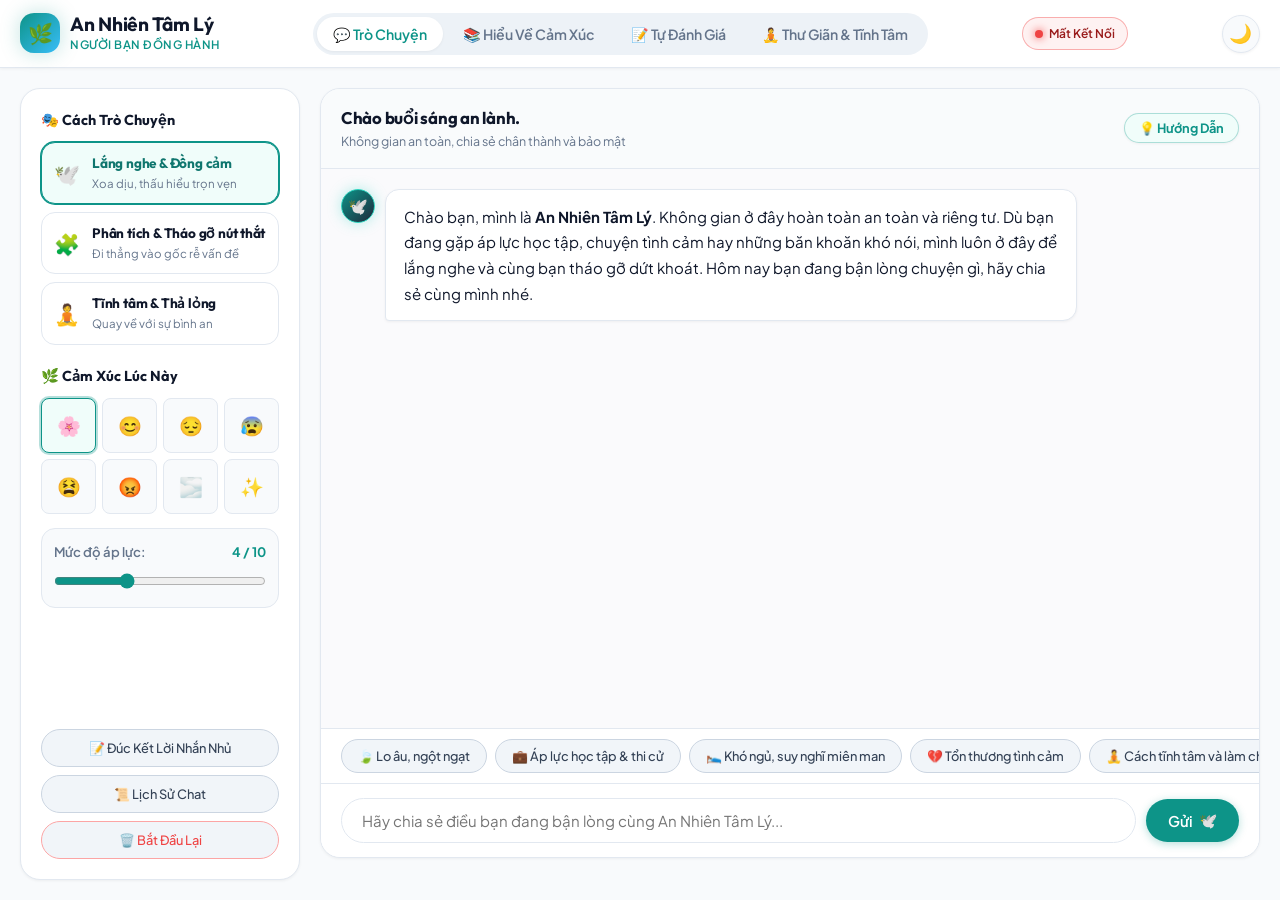
==== commit cd5f38ea: "feat: tich hop bo am thanh giong doc nu tieng Viet nguyen ban 100% tu nhien va audio endpoints" ====
--- a/static/index.html
+++ b/static/index.html
@@ -15,12 +15,12 @@
   <link rel="preconnect" href="https://fonts.gstatic.com" crossorigin>
   <link href="https://fonts.googleapis.com/css2?family=Outfit:wght@400;500;600;700;800&family=Plus+Jakarta+Sans:ital,wght@0,300;0,400;0,500;0,600;0,700;0,800;1,400;1,500&display=swap" rel="stylesheet">
   
-  <link rel="stylesheet" href="/static/css/style.css?v=2.2.0">
+  <link rel="stylesheet" href="/static/css/style.css?v=2.6.0">
   
   <!-- Local Self-hosted Markdown & XSS Sanitizer (Hoạt động 100% Offline) -->
-  <script defer src="/static/js/vendor/marked.min.js?v=2.2.0"></script>
-  <script defer src="/static/js/vendor/purify.min.js?v=2.2.0"></script>
-  <script defer src="/static/js/app.js?v=2.2.0"></script>
+  <script defer src="/static/js/vendor/marked.min.js?v=2.6.0"></script>
+  <script defer src="/static/js/vendor/purify.min.js?v=2.6.0"></script>
+  <script defer src="/static/js/app.js?v=2.6.0"></script>
 </head>
 <body>
   <div id="network-loading-bar" class="network-loading-bar" style="display: none;"></div>
@@ -366,24 +366,62 @@
         <div class="studio-card">
           <div style="display:flex; justify-content:space-between; align-items:center; margin-bottom:8px;">
             <h3 style="font-family:var(--font-heading); font-size:1.25rem;">🌬️ Thở Chậm & Tĩnh Tâm</h3>
-            <button class="btn-feature-guide" id="btn-guide-studio">💡 Lợi Ích Bài Thở</button>
-          </div>
-          <p style="color:var(--text-muted); font-size:0.9rem; margin-bottom:16px;">
-            Thả lỏng đôi vai, nhịp thở sâu và chậm sẽ giúp cơ thể bạn hạ nhịp tim và tìm lại sự bình yên ngay lúc này.
+            <button class="btn-feature-guide" id="btn-guide-studio">💡 Hướng Dẫn Bài Thở</button>
+          </div>
+          <p style="color:var(--text-muted); font-size:0.9rem; margin-bottom:14px;">
+            Thả lỏng đôi vai, nhắm mắt và lắng nghe âm thanh hướng dẫn để tìm lại sự an yên trong từng hơi thở.
           </p>
 
-          <div style="display:flex; gap:8px; margin-bottom:20px; flex-wrap:wrap;">
-            <button class="chip-btn active" id="btn-mode-478">Thở 4-7-8 (Giảm Lo Âu)</button>
-            <button class="chip-btn" id="btn-mode-box">Thở Đều - Box Breathing (Tập Trung)</button>
-          </div>
-
+          <!-- 1. Kiểu Thở (Breathing Modes) -->
+          <div class="breathe-controls-row">
+            <span class="control-label">🌿 Kiểu thở:</span>
+            <div class="chips-group">
+              <button class="chip-btn active" id="btn-mode-478">Thở 4-7-8 (Giảm Lo Âu & Ngủ Ngon)</button>
+              <button class="chip-btn" id="btn-mode-box">Thở Đều 4-4-4-4 (Box Breathing - Tĩnh Tâm)</button>
+            </div>
+          </div>
+
+          <!-- 2. Mốc Thời Gian (Session Duration Presets) -->
+          <div class="breathe-controls-row">
+            <span class="control-label">⏱️ Mốc thời gian phiên tập:</span>
+            <div class="chips-group" id="breathe-duration-presets">
+              <button class="chip-btn" data-duration="60">1 Phút</button>
+              <button class="chip-btn active" data-duration="180">3 Phút (Chuẩn)</button>
+              <button class="chip-btn" data-duration="300">5 Phút</button>
+              <button class="chip-btn" data-duration="600">10 Phút</button>
+              <button class="chip-btn" data-duration="0">♾️ Tự do</button>
+            </div>
+          </div>
+
+          <!-- 3. Chế Độ Âm Thanh (Audio & Voice Modes) -->
+          <div class="breathe-controls-row">
+            <span class="control-label">🔊 Âm thanh hướng dẫn:</span>
+            <div class="chips-group" id="breathe-sound-presets">
+              <button class="chip-btn active" data-sound="voice_bell">🎙️ Giọng nói + Chuông thiền</button>
+              <button class="chip-btn" data-sound="bell_only">🔔 Chỉ chuông thiền</button>
+              <button class="chip-btn" data-sound="mute">🔇 Tắt âm thanh</button>
+            </div>
+          </div>
+
+          <!-- Session Progress Bar & Counter -->
+          <div class="breathe-progress-wrapper" id="breathe-progress-wrapper" style="display: none;">
+            <div class="breathe-progress-header">
+              <span id="breathe-session-time">⏳ Còn lại: 03:00</span>
+              <span id="breathe-cycle-count">🌿 Chu kỳ: 0</span>
+            </div>
+            <div class="breathe-progress-bar">
+              <div class="breathe-progress-fill" id="breathe-progress-fill" style="width: 0%;"></div>
+            </div>
+          </div>
+
+          <!-- Interactive Breathing Circle -->
           <div class="breathing-box">
-            <div class="circle-breathe" id="circle-breathe">
-              <span id="breathe-action-text">Sẵn sàng</span>
-              <span id="breathe-timer-text" style="font-size:0.9rem; opacity:0.8; margin-top:4px;">Nhấn Bắt Đầu</span>
-            </div>
-            <button class="btn-send" id="btn-toggle-breathe" style="margin-top:28px;">
-              ▶️ Bắt Đầu
+            <div class="circle-breathe" id="circle-breathe" title="Chạm để bắt đầu bài tập thở">
+              <span id="breathe-action-text" style="display: none;">Sẵn sàng</span>
+              <span id="breathe-timer-text">BẮT ĐẦU</span>
+            </div>
+            <button class="btn-send" id="btn-toggle-breathe" style="margin-top:24px; min-width: 190px; justify-content: center;">
+              ▶️ Bắt Đầu Bài Tập Thở
             </button>
           </div>
         </div>
--- a/static/css/style.css
+++ b/static/css/style.css
@@ -1399,24 +1399,121 @@
   flex-direction: column;
   align-items: center;
   justify-content: center;
-  padding: 20px 0;
+  padding: 16px 0;
+}
+
+/* ==================== MINDFULNESS BREATHING UPGRADES ==================== */
+.breathe-controls-row {
+  display: flex;
+  flex-direction: column;
+  gap: 6px;
+  margin-bottom: 12px;
+}
+
+.breathe-controls-row .control-label {
+  font-size: 0.82rem;
+  font-weight: 700;
+  color: var(--text-dark);
+  display: flex;
+  align-items: center;
+  gap: 4px;
+}
+
+.breathe-controls-row .chips-group {
+  display: flex;
+  gap: 8px;
+  flex-wrap: wrap;
+}
+
+.breathe-progress-wrapper {
+  margin-top: 10px;
+  margin-bottom: 8px;
+  background: var(--primary-light);
+  border: 1px solid rgba(13, 148, 136, 0.2);
+  border-radius: var(--radius-md);
+  padding: 10px 14px;
+}
+
+.breathe-progress-header {
+  display: flex;
+  justify-content: space-between;
+  align-items: center;
+  font-size: 0.84rem;
+  font-weight: 700;
+  color: var(--primary-hover);
+  margin-bottom: 6px;
+}
+
+.breathe-progress-bar {
+  width: 100%;
+  height: 6px;
+  background: rgba(13, 148, 136, 0.15);
+  border-radius: var(--radius-full);
+  overflow: hidden;
+}
+
+.breathe-progress-fill {
+  height: 100%;
+  background: linear-gradient(90deg, #0D9488 0%, #38BDF8 100%);
+  border-radius: var(--radius-full);
+  transition: width 0.5s linear;
 }
 
 .circle-breathe {
-  width: 170px;
-  height: 170px;
+  width: 185px;
+  height: 185px;
   border-radius: 50%;
+  padding: 16px;
+  box-sizing: border-box;
   background: radial-gradient(circle, #CCFBF1 0%, #99F6E4 100%);
   border: 4px solid var(--primary);
   display: flex;
   flex-direction: column;
   align-items: center;
   justify-content: center;
+  text-align: center;
+  color: #0F766E;
+  transition: transform 4s cubic-bezier(0.4, 0, 0.2, 1), background 1s ease, border-color 1s ease, box-shadow 1s ease;
+  box-shadow: 0 0 35px rgba(13, 148, 136, 0.25);
+  user-select: none;
+  cursor: pointer;
+}
+
+.circle-breathe:hover {
+  box-shadow: 0 0 45px rgba(13, 148, 136, 0.38);
+}
+
+.circle-breathe:active {
+  transform: scale(0.96);
+}
+
+#breathe-action-text {
+  font-size: 1.15rem;
   font-weight: 700;
-  color: #0F766E;
-  font-size: 1.1rem;
-  transition: transform 4s ease-in-out, background 1s ease;
-  box-shadow: 0 0 30px rgba(13, 148, 136, 0.2);
+  color: inherit;
+  line-height: 1.25;
+  margin-bottom: 2px;
+  max-width: 90%;
+  text-align: center;
+}
+
+#breathe-timer-text {
+  font-size: 1.35rem;
+  font-weight: 800;
+  font-family: var(--font-heading);
+  letter-spacing: 0.5px;
+  color: inherit;
+  line-height: 1.1;
+  text-align: center;
+  white-space: nowrap;
+  transition: all 0.2s ease;
+}
+
+#breathe-timer-text.countdown-active {
+  font-size: 2.35rem;
+  font-weight: 800;
+  letter-spacing: -0.5px;
+  margin-top: 2px;
 }
 
 .circle-breathe.inhale {
@@ -1424,6 +1521,7 @@
   background: radial-gradient(circle, #A7F3D0 0%, #6EE7B7 100%);
   border-color: #059669;
   color: #065F46;
+  box-shadow: 0 0 45px rgba(16, 185, 129, 0.4);
 }
 
 .circle-breathe.hold {
@@ -1431,6 +1529,7 @@
   background: radial-gradient(circle, #FDE68A 0%, #FCD34D 100%);
   border-color: #D97706;
   color: #92400E;
+  box-shadow: 0 0 45px rgba(245, 158, 11, 0.4);
 }
 
 .circle-breathe.exhale {
@@ -1438,6 +1537,44 @@
   background: radial-gradient(circle, #E0F2FE 0%, #BAE6FD 100%);
   border-color: #0284C7;
   color: #075985;
+  box-shadow: 0 0 35px rgba(56, 189, 248, 0.35);
+}
+
+[data-theme="dark"] .breathe-progress-wrapper {
+  background: #0F172A;
+  border-color: #334155;
+}
+
+[data-theme="dark"] .breathe-progress-header {
+  color: #2DD4BF;
+}
+
+[data-theme="dark"] .circle-breathe {
+  background: radial-gradient(circle, #134E4A 0%, #042F2E 100%);
+  border-color: #2DD4BF;
+  color: #5EEAD4;
+  box-shadow: 0 0 35px rgba(45, 212, 191, 0.3);
+}
+
+[data-theme="dark"] .circle-breathe.inhale {
+  background: radial-gradient(circle, #064E3B 0%, #022C22 100%);
+  border-color: #34D399;
+  color: #A7F3D0;
+  box-shadow: 0 0 45px rgba(52, 211, 153, 0.4);
+}
+
+[data-theme="dark"] .circle-breathe.hold {
+  background: radial-gradient(circle, #78350F 0%, #451A03 100%);
+  border-color: #FBBF24;
+  color: #FDE68A;
+  box-shadow: 0 0 45px rgba(251, 191, 36, 0.4);
+}
+
+[data-theme="dark"] .circle-breathe.exhale {
+  background: radial-gradient(circle, #0C4A6E 0%, #082F49 100%);
+  border-color: #38BDF8;
+  color: #BAE6FD;
+  box-shadow: 0 0 35px rgba(56, 189, 248, 0.35);
 }
 
 .sound-list {
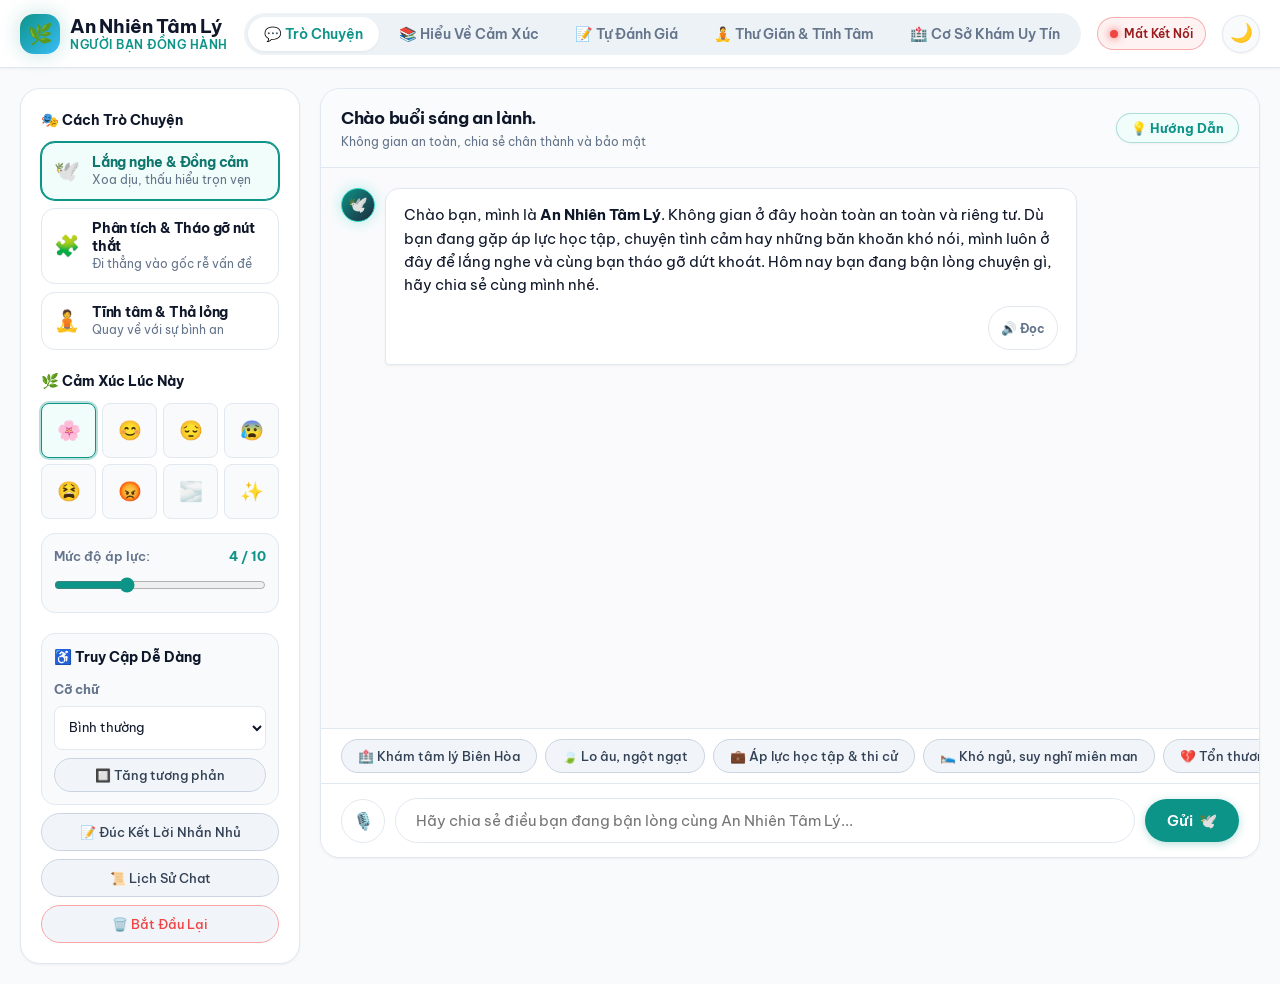
==== commit 30a31abf: "fix: stabilize AI and improve cross-platform UI Co-authored-by: Copilot <223556219+Copilot@users.nor" ====
--- a/static/index.html
+++ b/static/index.html
@@ -2,18 +2,24 @@
 <html lang="vi" data-theme="light">
 <head>
   <meta charset="UTF-8">
-  <meta name="viewport" content="width=device-width, initial-scale=1.0">
+  <meta name="viewport" content="width=device-width, initial-scale=1.0, viewport-fit=cover">
+  <meta name="mobile-web-app-capable" content="yes">
+  <meta name="apple-mobile-web-app-capable" content="yes">
+  <meta name="apple-mobile-web-app-status-bar-style" content="default">
+  <meta name="apple-mobile-web-app-title" content="An Nhiên">
   <meta name="theme-color" content="#F8FAFC" id="theme-color-meta">
   <title>An Nhiên Tâm Lý | Người Bạn Đồng Hành Cảm Xúc</title>
   <meta name="description" content="An Nhiên Tâm Lý - Lắng nghe, thấu cảm và cùng bạn tháo gỡ mọi nút thắt cảm xúc.">
   
   <!-- Favicon biểu tượng lá thương hiệu An Nhiên -->
   <link rel="icon" type="image/svg+xml" href="/static/favicon.svg">
+  <link rel="apple-touch-icon" href="/static/favicon.svg">
+  <link rel="manifest" href="/static/manifest.webmanifest">
   
-  <!-- Preconnect & Unified Fonts (Outfit & Plus Jakarta Sans) -->
+  <!-- Preconnect & Unified Vietnamese Typography -->
   <link rel="preconnect" href="https://fonts.googleapis.com">
   <link rel="preconnect" href="https://fonts.gstatic.com" crossorigin>
-  <link href="https://fonts.googleapis.com/css2?family=Outfit:wght@400;500;600;700;800&family=Plus+Jakarta+Sans:ital,wght@0,300;0,400;0,500;0,600;0,700;0,800;1,400;1,500&display=swap" rel="stylesheet">
+  <link href="https://fonts.googleapis.com/css2?family=Be+Vietnam+Pro:ital,wght@0,400;0,500;0,600;0,700;0,800;1,400;1,500&display=swap" rel="stylesheet">
   
   <link rel="stylesheet" href="/static/css/style.css?v=2.6.0">
   
@@ -23,6 +29,7 @@
   <script defer src="/static/js/app.js?v=2.6.0"></script>
 </head>
 <body>
+  <a class="skip-link" href="#tab-chat">Bỏ qua và đến trò chuyện</a>
   <div id="network-loading-bar" class="network-loading-bar" style="display: none;"></div>
 
   <!-- ==================== TOP NAVIGATION ==================== -->
@@ -30,7 +37,7 @@
     <div class="nav-container">
       <div class="brand-wrapper">
         <div class="brand-icon">🌿</div>
-        <div>
+        <div class="brand-copy">
           <h1 class="brand-title">An Nhiên Tâm Lý</h1>
           <div class="brand-subtitle">Người Bạn Đồng Hành</div>
         </div>
@@ -38,10 +45,11 @@
 
       <!-- Desktop Navigation Tabs -->
       <nav class="nav-tabs" aria-label="Điều hướng chính">
-        <button class="nav-tab-btn active" data-tab="tab-chat">💬 Trò Chuyện</button>
+        <button class="nav-tab-btn active" data-tab="tab-chat" aria-current="page">💬 Trò Chuyện</button>
         <button class="nav-tab-btn" data-tab="tab-edu">📚 Hiểu Về Cảm Xúc</button>
         <button class="nav-tab-btn" data-tab="tab-quiz">📝 Tự Đánh Giá</button>
         <button class="nav-tab-btn" data-tab="tab-studio">🧘 Thư Giãn & Tĩnh Tâm</button>
+        <button class="nav-tab-btn" data-tab="tab-facilities">🏥 Cơ Sở Khám Uy Tín</button>
       </nav>
 
         <!-- Dynamic Status Header (N4: Khởi đầu bằng trạng thái trung tính Đang Kết Nối...) & Dark Mode Toggle -->
@@ -54,7 +62,6 @@
           <span class="theme-toggle-icon" id="theme-toggle-icon">🌙</span>
         </button>
       </div>
-    </div>
   </header>
 
   <!-- ==================== MAIN CONTENT ==================== -->
@@ -82,7 +89,7 @@
       <div class="chat-layout">
         
         <!-- Mobile Sidebar Toggle -->
-        <button class="mobile-sidebar-toggle" id="btn-toggle-sidebar">
+        <button class="mobile-sidebar-toggle" id="btn-toggle-sidebar" aria-controls="chat-sidebar" aria-expanded="false">
           🌿 <span>Cảm Xúc & Tùy Chọn Trò Chuyện</span>
         </button>
 
@@ -101,27 +108,27 @@
           <div>
             <div class="sidebar-section-title">🎭 Cách Trò Chuyện</div>
             <div class="mode-selector-list">
-              <div class="mode-item active" data-mode="empathy">
+              <button type="button" class="mode-item active" data-mode="empathy" aria-pressed="true">
                 <span class="mode-item-icon">🕊️</span>
                 <div class="mode-item-info">
                   <h4>Lắng nghe & Đồng cảm</h4>
                   <p>Xoa dịu, thấu hiểu trọn vẹn</p>
                 </div>
-              </div>
-              <div class="mode-item" data-mode="cbt">
+              </button>
+              <button type="button" class="mode-item" data-mode="cbt" aria-pressed="false">
                 <span class="mode-item-icon">🧩</span>
                 <div class="mode-item-info">
                   <h4>Phân tích & Tháo gỡ nút thắt</h4>
                   <p>Đi thẳng vào gốc rễ vấn đề</p>
                 </div>
-              </div>
-              <div class="mode-item" data-mode="mindfulness">
+              </button>
+              <button type="button" class="mode-item" data-mode="mindfulness" aria-pressed="false">
                 <span class="mode-item-icon">🧘</span>
                 <div class="mode-item-info">
                   <h4>Tĩnh tâm & Thả lỏng</h4>
                   <p>Quay về với sự bình an</p>
                 </div>
-              </div>
+              </button>
             </div>
           </div>
 
@@ -129,14 +136,14 @@
           <div>
             <div class="sidebar-section-title">🌿 Cảm Xúc Lúc Này</div>
             <div class="mood-grid">
-              <button class="mood-btn active" data-mood="🌸 Bình yên" title="Bình yên">🌸</button>
-              <button class="mood-btn" data-mood="😊 Vui vẻ" title="Vui vẻ">😊</button>
-              <button class="mood-btn" data-mood="😔 Buồn bã" title="Buồn bã">😔</button>
-              <button class="mood-btn" data-mood="😰 Lo âu" title="Lo âu">😰</button>
-              <button class="mood-btn" data-mood="😫 Kiệt sức" title="Kiệt sức">😫</button>
-              <button class="mood-btn" data-mood="😡 Bực bội" title="Bực bội">😡</button>
-              <button class="mood-btn" data-mood="🌫️ Trống rỗng" title="Trống rỗng">🌫️</button>
-              <button class="mood-btn" data-mood="✨ Hy vọng" title="Hy vọng">✨</button>
+              <button class="mood-btn active" data-mood="🌸 Bình yên" title="Bình yên" aria-label="Cảm xúc: Bình yên" aria-pressed="true">🌸</button>
+              <button class="mood-btn" data-mood="😊 Vui vẻ" title="Vui vẻ" aria-label="Cảm xúc: Vui vẻ" aria-pressed="false">😊</button>
+              <button class="mood-btn" data-mood="😔 Buồn bã" title="Buồn bã" aria-label="Cảm xúc: Buồn bã" aria-pressed="false">😔</button>
+              <button class="mood-btn" data-mood="😰 Lo âu" title="Lo âu" aria-label="Cảm xúc: Lo âu" aria-pressed="false">😰</button>
+              <button class="mood-btn" data-mood="😫 Kiệt sức" title="Kiệt sức" aria-label="Cảm xúc: Kiệt sức" aria-pressed="false">😫</button>
+              <button class="mood-btn" data-mood="😡 Bực bội" title="Bực bội" aria-label="Cảm xúc: Bực bội" aria-pressed="false">😡</button>
+              <button class="mood-btn" data-mood="🌫️ Trống rỗng" title="Trống rỗng" aria-label="Cảm xúc: Trống rỗng" aria-pressed="false">🌫️</button>
+              <button class="mood-btn" data-mood="✨ Hy vọng" title="Hy vọng" aria-label="Cảm xúc: Hy vọng" aria-pressed="false">✨</button>
             </div>
 
             <div class="stress-slider-wrapper">
@@ -150,6 +157,18 @@
 
           <!-- Session Actions -->
           <div class="sidebar-actions-box">
+            <div class="accessibility-options" aria-label="Tùy chọn trợ năng">
+              <div class="sidebar-section-title">♿ Truy Cập Dễ Dàng</div>
+              <label for="text-size-select">Cỡ chữ</label>
+              <select id="text-size-select" class="a11y-select" aria-label="Cỡ chữ giao diện">
+                <option value="normal">Bình thường</option>
+                <option value="large">Lớn</option>
+                <option value="x-large">Rất lớn</option>
+              </select>
+              <button type="button" class="chip-btn" id="btn-high-contrast" aria-pressed="false" style="width:100%; margin-top:8px;">
+                🔲 Tăng tương phản
+              </button>
+            </div>
             <button class="chip-btn" id="btn-summarize" style="width:100%; padding:10px; ">📝 Đúc Kết Lời Nhắn Nhủ</button>
             <button class="chip-btn" id="btn-export-chat" style="width:100%; padding:10px; ">📜 Lịch Sử Chat</button>
             <button class="chip-btn" id="btn-clear-chat" style="width:100%; padding:10px; color:#EF4444; border-color:#FCA5A5;">🗑️ Bắt Đầu Lại</button>
@@ -172,7 +191,7 @@
           </div>
 
           <!-- Message Flow Area -->
-          <div class="chat-messages" id="chat-messages">
+          <div class="chat-messages" id="chat-messages" role="log" aria-live="polite" aria-relevant="additions text" aria-label="Tin nhắn trò chuyện">
             <!-- Typing & Network Loading Indicator -->
             <div class="msg-wrapper assistant loading-wrapper" id="typing-indicator" style="display: none;">
               <div class="msg-avatar">🕊️</div>
@@ -188,6 +207,7 @@
 
           <!-- Quick Topic Chips -->
           <div class="quick-chips">
+            <button class="chip-btn" data-prompt="Mình đang ở Biên Hòa, Đồng Nai và muốn tìm địa chỉ khám tâm lý uy tín. Hãy tư vấn giúp mình các bệnh viện và phòng khám phù hợp nhé...">🏥 Khám tâm lý Biên Hòa</button>
             <button class="chip-btn" data-prompt="Dạo này mình thường xuyên cảm thấy bồn chồn lo âu và ngực ngột ngạt, hãy phân tích kỹ giúp mình lý do và cho mình lời khuyên đúng đắn, dứt khoát nhất...">🍃 Lo âu, ngột ngạt</button>
             <button class="chip-btn" data-prompt="Mình cảm thấy kiệt sức vì áp lực học tập và công việc, mất hết động lực. Hãy cho mình lời khuyên cụ thể và thẳng thắn...">💼 Áp lực học tập & thi cử</button>
             <button class="chip-btn" data-prompt="Đêm nào mình cũng nghĩ ngợi miên man không thể ngủ được, nguyên nhân sâu xa từ tâm lý là gì và đâu là giải pháp dứt khoát?">🛌 Khó ngủ, suy nghĩ miên man</button>
@@ -197,7 +217,9 @@
 
           <!-- Input Bar with Send/Stop Button (B2) -->
           <form class="chat-input-wrapper" id="chat-form">
-            <input type="text" id="chat-input" class="chat-input" placeholder="Hãy chia sẻ điều bạn đang bận lòng cùng An Nhiên Tâm Lý..." autocomplete="off">
+            <label class="sr-only" for="chat-input">Nội dung tin nhắn gửi cho An Nhiên</label>
+            <button type="button" class="chat-mic-btn" id="chat-mic-btn" aria-label="Nhập bằng giọng nói" title="Nhập bằng giọng nói" hidden>🎙️</button>
+            <input type="text" id="chat-input" class="chat-input" placeholder="Hãy chia sẻ điều bạn đang bận lòng cùng An Nhiên Tâm Lý..." autocomplete="off" enterkeyhint="send">
             <button type="submit" class="btn-send" id="btn-send" aria-label="Gửi tin nhắn">
               <span id="btn-send-label">Gửi</span> <span id="btn-send-icon">🕊️</span>
             </button>
@@ -335,6 +357,9 @@
                 <button class="btn-feature-guide" id="btn-retake-quiz" style="width:100%; justify-content:center; padding:10px;">
                   🔄 Làm Lại Bài Tự Đánh Giá
                 </button>
+                <button class="btn-feature-guide" id="btn-view-facilities" style="width:100%; justify-content:center; padding:10px; color:var(--primary); border-color:rgba(13,148,136,0.35);">
+                  🏥 Nơi Khám Tâm Lý Uy Tín Tại Biên Hòa
+                </button>
               </div>
             </div>
 
@@ -356,6 +381,7 @@
           <!-- Bottom Section: Clinical Guidance & Safety Notes -->
           <div class="quiz-advice-box" id="quiz-advice-text" style="margin-top:16px;"></div>
         </div>
+      </div>
     </section>
 
     <!-- ==================== TAB 4: RELAXATION STUDIO ==================== -->
@@ -470,6 +496,58 @@
           </div>
         </div>
 
+      </div>
+    </section>
+
+    <!-- ==================== TAB 5: REPUTABLE PSYCHOLOGICAL FACILITIES ==================== -->
+    <section class="tab-pane" id="tab-facilities">
+      <div class="edu-header">
+        <div style="display:flex; justify-content:space-between; align-items:center; flex-wrap:wrap; gap:12px; margin-bottom:8px;">
+          <div>
+            <div style="display:flex; align-items:center; gap:8px;">
+              <h2 style="margin:0;">🏥 Nơi Khám & Tham Vấn Tâm Lý Uy Tín</h2>
+              <span class="facility-city-badge">📍 Biên Hòa — Đồng Nai & Tuyến Đầu</span>
+            </div>
+            <p style="color:var(--text-muted); font-size:0.92rem; margin-top:8px;">
+              Mạng lưới cơ sở y tế chuyên khoa tâm thần, tâm lý lâm sàng và phòng khám chuyên gia hàng đầu được thẩm định y khoa chuẩn mực.
+            </p>
+          </div>
+          <button class="btn-feature-guide" id="btn-guide-facilities" title="Lời khuyên khi đi khám">
+            💡 Lời Khuyên Khi Đi Khám
+          </button>
+        </div>
+      </div>
+
+      <div class="facilities-header-row">
+        <div>
+          <h3 style="font-family:var(--font-heading); font-size:1.25rem; margin:0 0 4px 0;">🏥 Danh Sách Cơ Sở Khám Chuyên Khoa</h3>
+          <p style="color:var(--text-muted); font-size:0.88rem; margin:0;">
+            Lọc theo phân loại tuyến, xem giờ làm việc chi tiết và gọi điện hoặc hỏi An Nhiên để chuẩn bị trước khi đi.
+          </p>
+        </div>
+        <!-- Filter chips for facilities -->
+        <div class="facility-filter-chips" id="facility-filter-chips">
+          <button class="chip-btn active" data-filter="all">Tất cả (6)</button>
+          <button class="chip-btn" data-filter="tuyen_dau">Tuyến đầu ngành</button>
+          <button class="chip-btn" data-filter="ngoai_gio">Khám ngoài giờ</button>
+          <button class="chip-btn" data-filter="tre_em">Trẻ em & Học đường</button>
+        </div>
+      </div>
+
+      <div class="facility-grid" id="facility-grid">
+        <!-- Rendered dynamically by app.js with skeleton fallback -->
+        <div class="distortion-card skeleton-card">
+          <div class="skeleton-shimmer skeleton-badge"></div>
+          <div class="skeleton-shimmer skeleton-line" style="width: 85%;"></div>
+          <div class="skeleton-shimmer skeleton-line" style="width: 70%;"></div>
+          <div class="skeleton-shimmer skeleton-box"></div>
+        </div>
+        <div class="distortion-card skeleton-card">
+          <div class="skeleton-shimmer skeleton-badge"></div>
+          <div class="skeleton-shimmer skeleton-line" style="width: 90%;"></div>
+          <div class="skeleton-shimmer skeleton-line" style="width: 75%;"></div>
+          <div class="skeleton-shimmer skeleton-box"></div>
+        </div>
       </div>
     </section>
 
@@ -493,6 +571,10 @@
       <span class="nav-icon">🧘</span>
       <span class="nav-label">Tĩnh Tâm</span>
     </button>
+    <button class="mobile-nav-btn" data-tab="tab-facilities">
+      <span class="nav-icon">🏥</span>
+      <span class="nav-label">Cơ Sở Khám</span>
+    </button>
   </nav>
 
   <!-- ==================== UNIVERSAL POPUP MODAL ==================== -->
--- a/static/css/style.css
+++ b/static/css/style.css
@@ -2,11 +2,9 @@
    AN NHIÊN - THEME (CLEAN, RESPONSIVE, ACCESSIBILITY & DARK MODE READY)
    ========================================================================== */
 
-@import url('https://fonts.googleapis.com/css2?family=Outfit:wght@400;500;600;700;800&family=Plus+Jakarta+Sans:ital,wght@0,300;0,400;0,500;0,600;0,700;0,800;1,400;1,500&display=swap');
-
 :root {
-  --font-main: 'Plus Jakarta Sans', -apple-system, BlinkMacSystemFont, 'Segoe UI', Roboto, Helvetica, Arial, sans-serif;
-  --font-heading: 'Outfit', 'Plus Jakarta Sans', -apple-system, BlinkMacSystemFont, sans-serif;
+  --font-main: 'Be Vietnam Pro', 'Noto Sans', -apple-system, BlinkMacSystemFont, 'Segoe UI', Roboto, Helvetica, Arial, sans-serif;
+  --font-heading: 'Be Vietnam Pro', 'Noto Sans', -apple-system, BlinkMacSystemFont, 'Segoe UI', sans-serif;
   --font-mono: 'JetBrains Mono', 'Fira Code', ui-monospace, SFMono-Regular, Menlo, Monaco, Consolas, monospace;
 
   --primary: #0D9488;
@@ -45,10 +43,13 @@
   
   --header-height: 68px;
   --bottom-nav-height: 64px;
+  --safe-area-top: env(safe-area-inset-top, 0px);
+  --safe-area-right: env(safe-area-inset-right, 0px);
+  --safe-area-bottom: env(safe-area-inset-bottom, 0px);
+  --safe-area-left: env(safe-area-inset-left, 0px);
   --theme-transition-duration: 0.42s;
   --theme-transition-ease: cubic-bezier(0.2, 0, 0, 1);
 }
-
 /* ==================== ETHEREAL THEME VIEW TRANSITIONS (ULTRA HIGH-FPS) ==================== */
 ::view-transition-group(root) {
   animation-duration: var(--theme-transition-duration);
@@ -167,6 +168,35 @@
   -webkit-tap-highlight-color: transparent;
 }
 
+.skip-link {
+  position: fixed;
+  left: 12px;
+  top: -100px;
+  z-index: 100000;
+  background: var(--primary);
+  color: #FFFFFF;
+  padding: 12px 16px;
+  border-radius: var(--radius-sm);
+  font-weight: 700;
+  text-decoration: none;
+}
+
+.skip-link:focus {
+  top: 12px;
+}
+
+.sr-only {
+  position: absolute;
+  width: 1px;
+  height: 1px;
+  padding: 0;
+  margin: -1px;
+  overflow: hidden;
+  clip: rect(0, 0, 0, 0);
+  white-space: nowrap;
+  border: 0;
+}
+
 html,
 body {
   font-family: var(--font-main);
@@ -177,6 +207,7 @@
   min-height: 100dvh;
   display: flex;
   flex-direction: column;
+  overscroll-behavior-y: contain;
   transition: background-color 0.25s ease, color 0.25s ease;
   -webkit-font-smoothing: antialiased;
   -moz-osx-font-smoothing: grayscale;
@@ -184,6 +215,20 @@
 }
 
 /* ==================== ĐỒNG BỘ PHÔNG CHỮ TOÀN DIỆN (UNIFIED TYPOGRAPHY) ==================== */
+/* Hệ thang chữ thống nhất: chữ nội dung 15-16px, tiêu đề 18-28px, dòng chữ 1.55-1.7 */
+:root {
+  --text-xs: 0.75rem;
+  --text-sm: 0.875rem;
+  --text-base: 1rem;
+  --text-lg: 1.125rem;
+  --text-xl: 1.25rem;
+  --text-2xl: 1.5rem;
+  --text-3xl: 1.875rem;
+  --line-tight: 1.35;
+  --line-normal: 1.55;
+  --line-relaxed: 1.7;
+}
+
 /* 1. Toàn bộ Form, Button, Input, Textarea, Select đồng bộ dùng Plus Jakarta Sans */
 button,
 input,
@@ -213,6 +258,34 @@
   font-weight: 700;
 }
 
+p,
+li,
+label,
+.msg-bubble,
+.modal-body,
+.edu-header p,
+.dist-desc,
+.facility-info-list,
+.quiz-advice-box {
+  line-height: var(--line-normal);
+}
+
+.brand-title {
+  font-size: var(--text-xl);
+  line-height: var(--line-tight);
+}
+
+.edu-header h2,
+.facilities-header-row h2,
+.quiz-intro-title,
+main h2 {
+  line-height: var(--line-tight);
+}
+
+.msg-bubble {
+  font-size: var(--text-base);
+}
+
 /* 3. Khối mã lệnh / code */
 code, pre, kbd, samp {
   font-family: var(--font-mono);
@@ -239,6 +312,8 @@
   display: flex;
   align-items: center;
   transition: background 0.25s ease;
+  padding-top: var(--safe-area-top);
+  height: calc(var(--header-height) + var(--safe-area-top));
 }
 
 .nav-container {
@@ -250,12 +325,24 @@
   align-items: center;
   justify-content: space-between;
   gap: 16px;
+  padding-left: calc(20px + var(--safe-area-left));
+  padding-right: calc(20px + var(--safe-area-right));
 }
 
 .brand-wrapper {
   display: flex;
   align-items: center;
   gap: 10px;
+  min-width: 0;
+  flex: 0 0 auto;
+}
+
+.brand-copy {
+  display: flex;
+  flex-direction: column;
+  justify-content: center;
+  min-width: 0;
+  height: 44px;
 }
 
 .brand-icon {
@@ -278,6 +365,10 @@
   font-weight: 700;
   color: var(--indigo-dark);
   line-height: 1.2;
+  white-space: nowrap;
+  overflow: visible;
+  text-overflow: clip;
+  display: block;
 }
 
 .brand-subtitle {
@@ -286,6 +377,8 @@
   font-weight: 600;
   letter-spacing: 0.5px;
   text-transform: uppercase;
+  white-space: nowrap;
+  line-height: 1.2;
 }
 
 /* Tabs */
@@ -295,6 +388,9 @@
   padding: 4px;
   border-radius: var(--radius-full);
   gap: 4px;
+  flex: 1 1 auto;
+  justify-content: center;
+  min-width: 0;
 }
 
 .nav-tab-btn {
@@ -810,6 +906,11 @@
 }
 
 .mode-item {
+  width: 100%;
+  background: var(--card-bg);
+  color: var(--text-dark);
+  text-align: left;
+  font-family: var(--font-main);
   display: flex;
   align-items: center;
   gap: 12px;
@@ -907,6 +1008,32 @@
   display: flex;
   flex-direction: column;
   gap: 8px;
+}
+
+.accessibility-options {
+  padding: 12px;
+  border: 1px solid var(--border-color);
+  border-radius: var(--radius-md);
+  background: var(--bg-page);
+}
+
+.accessibility-options label {
+  display: block;
+  margin-bottom: 6px;
+  font-size: 0.82rem;
+  font-weight: 700;
+  color: var(--text-muted);
+}
+
+.a11y-select {
+  width: 100%;
+  min-height: 44px;
+  border: 1px solid var(--border-color);
+  border-radius: var(--radius-sm);
+  background: var(--card-bg);
+  color: var(--text-dark);
+  padding: 8px 10px;
+  font-family: var(--font-main);
 }
 
 /* Chat Frame */
@@ -1119,6 +1246,71 @@
   border-color: var(--border-focus);
 }
 
+.chat-mic-btn {
+  width: 44px;
+  height: 44px;
+  flex-shrink: 0;
+  border-radius: 50%;
+  border: 1.5px solid var(--border-color);
+  background: var(--card-bg);
+  color: var(--text-dark);
+  cursor: pointer;
+  font-size: 1.05rem;
+  display: inline-flex;
+  align-items: center;
+  justify-content: center;
+}
+
+.chat-mic-btn.listening {
+  background: #FEF2F2;
+  border-color: #EF4444;
+  animation: micPulse 1.2s infinite;
+}
+
+@keyframes micPulse {
+  50% { box-shadow: 0 0 0 6px rgba(239, 68, 68, 0.12); }
+}
+
+.msg-a11y-actions {
+  display: flex;
+  justify-content: flex-end;
+  margin-top: 6px;
+}
+
+.read-message-btn {
+  min-height: 44px;
+  min-width: 44px;
+  border: 1px solid var(--border-color);
+  border-radius: var(--radius-full);
+  background: var(--card-bg);
+  color: var(--text-muted);
+  cursor: pointer;
+  padding: 8px 12px;
+  font-family: var(--font-main);
+  font-size: 0.78rem;
+  font-weight: 700;
+}
+
+html.a11y-text-large {
+  font-size: 112.5%;
+}
+
+html.a11y-text-x-large {
+  font-size: 125%;
+}
+
+html.a11y-high-contrast {
+  --border-color: #475569;
+  --text-muted: #334155;
+  --primary: #00796B;
+}
+
+[data-theme="dark"].a11y-high-contrast {
+  --border-color: #CBD5E1;
+  --text-muted: #E2E8F0;
+  --primary: #5EEAD4;
+}
+
 .btn-send {
   background: var(--primary);
   color: white;
@@ -1228,6 +1420,29 @@
   font-size: 0.82rem;
   color: #0F766E;
   border-radius: 0 var(--radius-sm) var(--radius-sm) 0;
+}
+
+.card-expand-btn {
+  width: 100%;
+  min-height: 44px;
+  margin-top: 12px;
+  border: 1px solid var(--border-color);
+  border-radius: var(--radius-md);
+  background: var(--bg-page);
+  color: var(--primary);
+  font-family: var(--font-main);
+  font-size: 0.82rem;
+  font-weight: 700;
+  display: none;
+  align-items: center;
+  justify-content: space-between;
+  gap: 8px;
+  padding: 9px 12px;
+  cursor: pointer;
+}
+
+.dist-card-details {
+  display: block;
 }
 
 /* ==================== B5: SKELETON LOADING STYLES ==================== */
@@ -1599,7 +1814,10 @@
   bottom: 0;
   left: 0;
   right: 0;
-  height: var(--bottom-nav-height);
+  height: calc(var(--bottom-nav-height) + var(--safe-area-bottom));
+  padding-bottom: var(--safe-area-bottom);
+  padding-left: var(--safe-area-left);
+  padding-right: var(--safe-area-right);
   background: rgba(255, 255, 255, 0.98);
   backdrop-filter: blur(12px);
   border-top: 1px solid var(--border-color);
@@ -1753,6 +1971,29 @@
 }
 
 /* ==================== RESPONSIVE MEDIA QUERIES ==================== */
+@media (min-width: 901px) and (max-width: 1200px) {
+  .nav-container {
+    gap: 10px;
+  }
+
+  .nav-tabs {
+    gap: 2px;
+  }
+
+  .nav-tab-btn {
+    padding: 8px 9px;
+    font-size: 0.78rem;
+  }
+
+  .status-indicator {
+    padding: 6px 8px;
+  }
+
+  .status-text {
+    display: none;
+  }
+}
+
 @media (max-width: 900px) {
   .nav-tabs {
     display: none;
@@ -1764,16 +2005,18 @@
 
   .app-main {
     padding: 12px;
-    padding-bottom: calc(var(--bottom-nav-height) + 16px);
+    padding-left: calc(12px + var(--safe-area-left));
+    padding-right: calc(12px + var(--safe-area-right));
+    padding-bottom: calc(var(--bottom-nav-height) + var(--safe-area-bottom) + 16px);
   }
 
   .chat-layout {
     grid-template-columns: 1fr;
-    min-height: calc(100dvh - var(--header-height) - var(--bottom-nav-height) - 30px);
+    min-height: calc(100dvh - var(--header-height) - var(--safe-area-top) - var(--bottom-nav-height) - var(--safe-area-bottom) - 30px);
   }
 
   .chat-main-container {
-    height: calc(100dvh - var(--header-height) - var(--bottom-nav-height) - 80px);
+    height: calc(100dvh - var(--header-height) - var(--safe-area-top) - var(--bottom-nav-height) - var(--safe-area-bottom) - 80px);
   }
 
   .mobile-sidebar-toggle {
@@ -1814,15 +2057,130 @@
   }
 
   .brand-title {
-    font-size: 1.05rem;
+    font-size: 1rem;
+  }
+
+  .brand-wrapper {
+    flex: 1 1 0;
+    min-width: 0;
+    height: 44px;
+  }
+
+  .brand-wrapper > div:last-child {
+    flex: 0 1 auto;
+    min-width: 0;
+    overflow: visible;
   }
 
   .brand-subtitle {
     display: none;
   }
+
+  .status-indicator {
+    flex: 0 0 auto;
+    min-width: 44px;
+    justify-content: center;
+    padding: 6px 10px;
+  }
+
+  .status-text {
+    display: none;
+  }
+
+  .btn-theme-toggle {
+    flex: 0 0 44px;
+  }
+
+  .brand-subtitle {
+    display: none;
+  }
 }
 
 @media (max-width: 480px) {
+  .app-navbar {
+    height: calc(64px + var(--safe-area-top));
+  }
+
+  .nav-container {
+    gap: 8px;
+    padding-left: calc(10px + var(--safe-area-left));
+    padding-right: calc(10px + var(--safe-area-right));
+  }
+
+  .brand-icon {
+    width: 44px;
+    height: 44px;
+  }
+
+  .brand-title {
+    max-width: none;
+    height: 44px;
+    display: flex;
+    align-items: center;
+    white-space: nowrap;
+    overflow: visible;
+    text-overflow: clip;
+    line-height: 44px;
+    font-size: 1rem;
+  }
+
+  .brand-subtitle {
+    display: none;
+  }
+
+  .status-indicator {
+    width: 44px;
+    min-width: 44px;
+    height: 44px;
+    padding: 0;
+  }
+
+  .status-indicator .status-dot {
+    width: 10px;
+    height: 10px;
+  }
+
+  :root {
+    --text-base: 0.9375rem;
+  }
+
+  body,
+  button,
+  input,
+  textarea,
+  select,
+  option,
+  label,
+  p,
+  li {
+    letter-spacing: 0;
+  }
+
+  .brand-title {
+    font-size: 1.05rem;
+  }
+
+  .edu-header h2,
+  main h2 {
+    font-size: 1.35rem;
+  }
+
+  .chat-header-info h3 {
+    font-size: 1rem;
+  }
+
+  .msg-bubble {
+    font-size: 0.9375rem;
+    line-height: 1.65;
+  }
+
+  .chat-input {
+    font-size: 16px;
+  }
+
+  .nav-label {
+    font-size: 0.72rem;
+  }
   .quiz-container {
     padding: 20px 16px;
   }
@@ -1841,6 +2199,47 @@
   }
   .modal-body {
     padding: 18px 16px;
+  }
+
+  .chat-input-wrapper {
+    padding: 10px 12px;
+    padding-bottom: calc(10px + var(--safe-area-bottom));
+  }
+
+  .chat-input {
+    min-height: 44px;
+    font-size: 16px;
+  }
+
+  .btn-send {
+    min-width: 44px;
+    min-height: 44px;
+    padding: 10px 14px;
+  }
+
+  .btn-theme-toggle,
+  .mobile-sidebar-toggle,
+  .chip-btn,
+  .btn-feature-guide,
+  .btn-close-drawer,
+  .mood-btn {
+    min-height: 44px;
+  }
+
+  .mood-btn {
+    min-width: 44px;
+  }
+
+  .mobile-nav-btn {
+    min-width: 44px;
+  }
+
+  .chat-header {
+    padding: 12px 14px;
+  }
+
+  .chat-header-info p {
+    max-width: 220px;
   }
 }
 
@@ -2413,3 +2812,280 @@
     grid-template-columns: repeat(2, 1fr);
   }
 }
+
+/* ==================== REPUTABLE PSYCHOLOGICAL FACILITIES DIRECTORY ==================== */
+.facilities-header-row {
+  display: flex;
+  justify-content: space-between;
+  align-items: center;
+  flex-wrap: wrap;
+  gap: 14px;
+  margin-bottom: 20px;
+}
+
+.facility-city-badge {
+  display: inline-flex;
+  align-items: center;
+  background: var(--primary-soft);
+  color: var(--primary);
+  font-size: 0.8rem;
+  font-weight: 700;
+  padding: 4px 10px;
+  border-radius: var(--radius-full);
+  border: 1px solid rgba(13, 148, 136, 0.25);
+}
+
+.facility-filter-chips {
+  display: flex;
+  flex-wrap: wrap;
+  gap: 8px;
+}
+
+.facility-grid {
+  display: grid;
+  grid-template-columns: repeat(auto-fill, minmax(360px, 1fr));
+  gap: 20px;
+  margin-top: 14px;
+}
+
+.facility-card {
+  background: var(--card-bg);
+  border: 1px solid var(--border-color);
+  border-radius: var(--radius-lg);
+  padding: 22px;
+  box-shadow: var(--shadow-sm);
+  display: flex;
+  flex-direction: column;
+  justify-content: space-between;
+  transition: transform 0.22s cubic-bezier(0.16, 1, 0.3, 1), box-shadow 0.22s, border-color 0.22s;
+  position: relative;
+  overflow: hidden;
+}
+
+.facility-card:hover {
+  transform: translateY(-3px);
+  box-shadow: var(--shadow-md);
+  border-color: var(--border-focus);
+}
+
+.facility-card-top {
+  display: flex;
+  flex-direction: column;
+  gap: 10px;
+}
+
+.facility-badge-tag {
+  align-self: flex-start;
+  font-size: 0.75rem;
+  font-weight: 700;
+  padding: 3px 10px;
+  border-radius: var(--radius-full);
+  background: var(--primary-light);
+  color: var(--primary);
+  border: 1px solid rgba(13, 148, 136, 0.2);
+}
+
+[data-theme="dark"] .facility-badge-tag {
+  background: rgba(13, 148, 136, 0.2);
+  color: #2DD4BF;
+  border-color: rgba(45, 212, 191, 0.3);
+}
+
+.facility-card-title {
+  font-family: var(--font-heading);
+  font-size: 1.15rem;
+  color: var(--indigo-dark);
+  margin: 0;
+  line-height: 1.4;
+}
+
+[data-theme="dark"] .facility-card-title {
+  color: #F8FAFC;
+}
+
+.facility-category-label {
+  font-size: 0.82rem;
+  color: var(--text-muted);
+  font-weight: 600;
+}
+
+.facility-info-list {
+  display: flex;
+  flex-direction: column;
+  gap: 8px;
+  margin-top: 10px;
+  font-size: 0.88rem;
+  color: var(--text-dark);
+}
+
+.facility-info-item {
+  display: flex;
+  align-items: flex-start;
+  gap: 8px;
+  line-height: 1.5;
+}
+
+.facility-info-item .item-icon {
+  flex-shrink: 0;
+  font-size: 0.95rem;
+  margin-top: 2px;
+}
+
+.facility-specialties-box {
+  margin-top: 14px;
+}
+
+.facility-specialties-title {
+  font-size: 0.82rem;
+  font-weight: 700;
+  color: var(--text-muted);
+  text-transform: uppercase;
+  letter-spacing: 0.5px;
+  margin-bottom: 6px;
+}
+
+.facility-tags-wrap {
+  display: flex;
+  flex-wrap: wrap;
+  gap: 6px;
+}
+
+.facility-tag {
+  font-size: 0.78rem;
+  padding: 3px 8px;
+  border-radius: 6px;
+  background: var(--bg-page);
+  border: 1px solid var(--border-color);
+  color: var(--text-muted);
+}
+
+.facility-advice-quote {
+  margin-top: 14px;
+  background: rgba(245, 158, 11, 0.08);
+  border-left: 3px solid var(--warning);
+  padding: 10px 12px;
+  border-radius: 4px;
+  font-size: 0.82rem;
+  color: #92400E;
+  line-height: 1.5;
+}
+
+[data-theme="dark"] .facility-advice-quote {
+  background: rgba(245, 158, 11, 0.12);
+  color: #FCD34D;
+  border-left-color: #F59E0B;
+}
+
+.facility-actions-bar {
+  display: flex;
+  gap: 10px;
+  margin-top: 18px;
+  padding-top: 14px;
+  border-top: 1px solid var(--border-color);
+}
+
+.btn-facility-call {
+  flex: 1;
+  display: inline-flex;
+  align-items: center;
+  justify-content: center;
+  gap: 6px;
+  padding: 9px 12px;
+  border-radius: var(--radius-sm);
+  background: var(--primary);
+  color: white;
+  font-size: 0.84rem;
+  font-weight: 600;
+  text-decoration: none;
+  transition: background 0.2s;
+}
+
+.btn-facility-call:hover {
+  background: var(--primary-hover);
+  color: white;
+}
+
+.btn-facility-ask {
+  display: inline-flex;
+  align-items: center;
+  justify-content: center;
+  gap: 6px;
+  padding: 9px 12px;
+  border-radius: var(--radius-sm);
+  background: transparent;
+  border: 1px solid var(--border-color);
+  color: var(--text-dark);
+  font-size: 0.84rem;
+  font-weight: 600;
+  cursor: pointer;
+  transition: all 0.2s;
+}
+
+.btn-facility-ask:hover {
+  border-color: var(--primary);
+  color: var(--primary);
+  background: var(--primary-soft);
+}
+
+@media (max-width: 680px) {
+  .facility-grid {
+    grid-template-columns: 1fr;
+  }
+
+  .edu-header {
+    margin-bottom: 16px;
+  }
+
+  .distortion-grid {
+    gap: 10px;
+  }
+
+  .distortion-card {
+    padding: 16px;
+  }
+
+  .dist-card-details {
+    display: none;
+  }
+
+  .distortion-card.expanded .dist-card-details {
+    display: block;
+  }
+
+  .distortion-card .card-expand-btn,
+  .facility-card .card-expand-btn {
+    display: flex;
+  }
+
+  .facility-card-details {
+    display: none;
+  }
+
+  .facility-card.expanded .facility-card-details {
+    display: block;
+  }
+
+  .facility-card {
+    padding: 16px;
+  }
+
+  .facility-actions-bar {
+    margin-top: 12px;
+  }
+
+  .facility-filter-chips {
+    flex-wrap: nowrap;
+    overflow-x: auto;
+    width: 100%;
+    padding-bottom: 4px;
+    scrollbar-width: thin;
+  }
+
+  .facility-filter-chips .chip-btn {
+    flex: 0 0 auto;
+  }
+
+  .facility-info-list {
+    font-size: 0.86rem;
+  }
+}
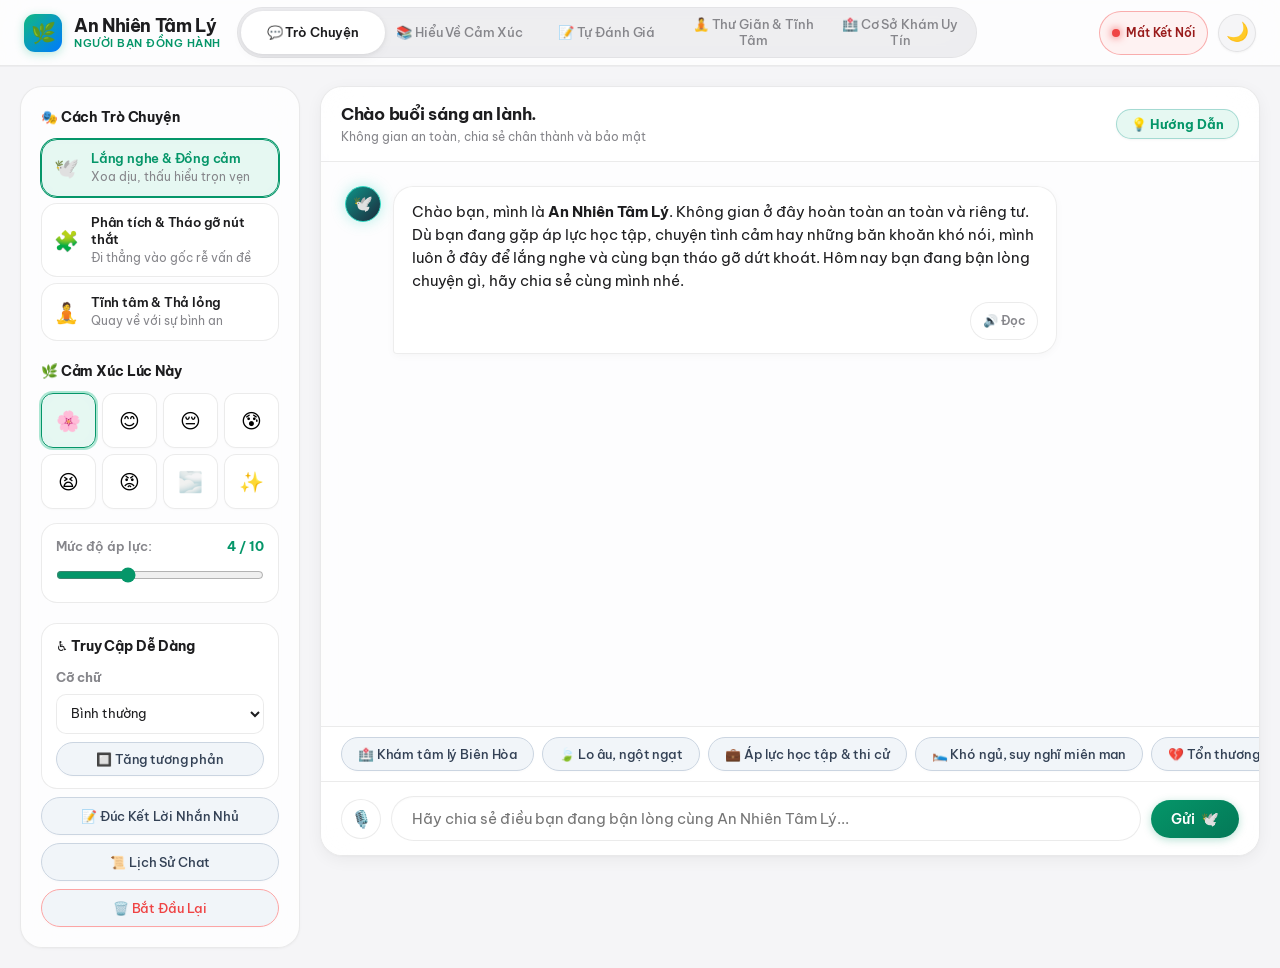
==== commit e1a6e7a4: "feat: enhance user experience with toast notifications and UI improvements - Updated theme color in " ====
--- a/static/index.html
+++ b/static/index.html
@@ -7,7 +7,7 @@
   <meta name="apple-mobile-web-app-capable" content="yes">
   <meta name="apple-mobile-web-app-status-bar-style" content="default">
   <meta name="apple-mobile-web-app-title" content="An Nhiên">
-  <meta name="theme-color" content="#F8FAFC" id="theme-color-meta">
+  <meta name="theme-color" content="#F5F5F7" id="theme-color-meta">
   <title>An Nhiên Tâm Lý | Người Bạn Đồng Hành Cảm Xúc</title>
   <meta name="description" content="An Nhiên Tâm Lý - Lắng nghe, thấu cảm và cùng bạn tháo gỡ mọi nút thắt cảm xúc.">
   
@@ -31,6 +31,10 @@
 <body>
   <a class="skip-link" href="#tab-chat">Bỏ qua và đến trò chuyện</a>
   <div id="network-loading-bar" class="network-loading-bar" style="display: none;"></div>
+  <div id="app-toast" class="app-toast" role="status" aria-live="polite" aria-atomic="true" hidden>
+    <span class="app-toast-icon" aria-hidden="true"></span>
+    <span class="app-toast-message"></span>
+  </div>
 
   <!-- ==================== TOP NAVIGATION ==================== -->
   <header class="app-navbar">
@@ -52,6 +56,7 @@
         <button class="nav-tab-btn" data-tab="tab-facilities">🏥 Cơ Sở Khám Uy Tín</button>
       </nav>
 
+      <div class="nav-actions">
         <!-- Dynamic Status Header (N4: Khởi đầu bằng trạng thái trung tính Đang Kết Nối...) & Dark Mode Toggle -->
         <div class="status-indicator maintenance" id="status-indicator" title="Trạng thái kết nối máy chủ AI">
           <span class="status-dot" id="status-dot"></span>
@@ -62,6 +67,7 @@
           <span class="theme-toggle-icon" id="theme-toggle-icon">🌙</span>
         </button>
       </div>
+    </div>
   </header>
 
   <!-- ==================== MAIN CONTENT ==================== -->
@@ -243,7 +249,7 @@
       </div>
 
       <!-- 8 CBT Cognitive Distortions Section -->
-      <div style="display:flex; justify-content:space-between; align-items:center; margin-bottom:16px;">
+      <div class="edu-section-heading">
         <h3 style="font-family:var(--font-heading); font-size:1.3rem;">🧠 8 Bẫy Suy Nghĩ Thường Gặp (CBT Distortions)</h3>
         <span style="font-size:0.8rem; color:var(--primary); font-weight:600;">✨ Nhấn vào thẻ để xem phân tích chi tiết</span>
       </div>
@@ -390,7 +396,7 @@
         
         <!-- Breathing Exercise Card -->
         <div class="studio-card">
-          <div style="display:flex; justify-content:space-between; align-items:center; margin-bottom:8px;">
+          <div class="studio-card-header">
             <h3 style="font-family:var(--font-heading); font-size:1.25rem;">🌬️ Thở Chậm & Tĩnh Tâm</h3>
             <button class="btn-feature-guide" id="btn-guide-studio">💡 Hướng Dẫn Bài Thở</button>
           </div>
@@ -504,7 +510,7 @@
       <div class="edu-header">
         <div style="display:flex; justify-content:space-between; align-items:center; flex-wrap:wrap; gap:12px; margin-bottom:8px;">
           <div>
-            <div style="display:flex; align-items:center; gap:8px;">
+            <div class="facility-heading-line">
               <h2 style="margin:0;">🏥 Nơi Khám & Tham Vấn Tâm Lý Uy Tín</h2>
               <span class="facility-city-badge">📍 Biên Hòa — Đồng Nai & Tuyến Đầu</span>
             </div>
--- a/static/css/style.css
+++ b/static/css/style.css
@@ -1,56 +1,78 @@
 /* ==========================================================================
-   AN NHIÊN - THEME (CLEAN, RESPONSIVE, ACCESSIBILITY & DARK MODE READY)
+   AN NHIÊN - macOS Sequoia & iOS 18 HYBRID LIQUID GLASS THEME
+   Refined Apple Human Interface Guidelines + Psychological Serenity
    ========================================================================== */
 
 :root {
-  --font-main: 'Be Vietnam Pro', 'Noto Sans', -apple-system, BlinkMacSystemFont, 'Segoe UI', Roboto, Helvetica, Arial, sans-serif;
-  --font-heading: 'Be Vietnam Pro', 'Noto Sans', -apple-system, BlinkMacSystemFont, 'Segoe UI', sans-serif;
-  --font-mono: 'JetBrains Mono', 'Fira Code', ui-monospace, SFMono-Regular, Menlo, Monaco, Consolas, monospace;
-
-  --primary: #0D9488;
-  --primary-hover: #0F766E;
-  --primary-light: #F0FDFA;
-  --primary-soft: rgba(13, 148, 136, 0.12);
-
-  --indigo-dark: #0F172A;
-  --indigo-card: #1E293B;
-  --indigo-accent: #38BDF8;
-
-  --bg-page: #F8FAFC;
-  --card-bg: #FFFFFF;
-  --border-color: #E2E8F0;
-  --border-focus: #14B8A6;
-
-  --text-dark: #0F172A;
-  --text-muted: #64748B;
-  --text-light: #94A3B8;
-
-  --danger: #EF4444;
-  --danger-light: #FEF2F2;
-  --danger-border: #FCA5A5;
-  --warning: #F59E0B;
-  --success: #10B981;
-
-  --shadow-sm: 0 1px 3px rgba(0, 0, 0, 0.05);
-  --shadow-md: 0 4px 12px rgba(15, 23, 42, 0.06);
-  --shadow-lg: 0 10px 25px -3px rgba(15, 23, 42, 0.08);
-  --shadow-glow: 0 0 20px rgba(13, 148, 136, 0.25);
+  /* Apple System Typography with Vietnamese Harmonization */
+  --font-main: -apple-system, BlinkMacSystemFont, "SF Pro Text", "SF Pro Display", "SF Pro", "Be Vietnam Pro", system-ui, "Helvetica Neue", sans-serif;
+  --font-heading: -apple-system, BlinkMacSystemFont, "SF Pro Display", "SF Pro Text", "SF Pro", "Be Vietnam Pro", system-ui, sans-serif;
+  --font-mono: "SF Mono", ui-monospace, Menlo, Monaco, Consolas, "JetBrains Mono", monospace;
+
+  /* Apple Therapeutic Psychological Palette */
+  --primary: #059669;
+  --primary-hover: #047857;
+  --primary-light: rgba(16, 185, 129, 0.1);
+  --primary-soft: rgba(5, 150, 105, 0.14);
+
+  --apple-blue: #007AFF;
+  --apple-blue-hover: #0062CC;
+  --apple-blue-light: rgba(0, 122, 255, 0.1);
+
+  --indigo-dark: #1D1D1F;
+  --indigo-card: #2C2C2E;
+  --indigo-accent: #0A84FF;
+
+  /* macOS Sonoma / iOS Light Canvas & Vibrant Glass */
+  --bg-page: #F5F5F7;
+  --card-bg: rgba(255, 255, 255, 0.78);
+  --card-bg-solid: #FFFFFF;
+  --border-color: rgba(0, 0, 0, 0.08);
+  --border-focus: #007AFF;
+
+  --text-dark: #1D1D1F;
+  --text-muted: #86868B;
+  --text-light: #A1A1A6;
+
+  --danger: #FF3B30;
+  --danger-light: rgba(255, 59, 48, 0.08);
+  --danger-border: rgba(255, 59, 48, 0.25);
+  --warning: #FF9500;
+  --success: #34C759;
+
+  /* Apple Glass & Vibrant Materials */
+  --glass-bg: rgba(255, 255, 255, 0.78);
+  --glass-border: 0.5px solid rgba(0, 0, 0, 0.08);
+  --glass-blur: blur(25px) saturate(190%);
+  --glass-blur-subtle: blur(16px) saturate(160%);
+
+  /* Multi-layered Ambient & Directional Shadows */
+  --shadow-sm: 0 1px 3px rgba(0, 0, 0, 0.03), 0 1px 2px rgba(0, 0, 0, 0.02);
+  --shadow-md: 0 4px 16px rgba(0, 0, 0, 0.05), 0 1px 3px rgba(0, 0, 0, 0.03);
+  --shadow-lg: 0 12px 32px rgba(0, 0, 0, 0.07), 0 2px 8px rgba(0, 0, 0, 0.04);
+  --shadow-float: 0 20px 48px -10px rgba(0, 0, 0, 0.12);
+  --shadow-glow: 0 0 20px rgba(16, 185, 129, 0.22);
   
-  --radius-sm: 8px;
-  --radius-md: 14px;
-  --radius-lg: 20px;
+  /* Apple Squircles */
+  --radius-sm: 10px;
+  --radius-md: 16px;
+  --radius-lg: 22px;
+  --radius-xl: 28px;
   --radius-full: 9999px;
   
-  --header-height: 68px;
+  --header-height: 66px;
   --bottom-nav-height: 64px;
   --safe-area-top: env(safe-area-inset-top, 0px);
   --safe-area-right: env(safe-area-inset-right, 0px);
   --safe-area-bottom: env(safe-area-inset-bottom, 0px);
   --safe-area-left: env(safe-area-inset-left, 0px);
-  --theme-transition-duration: 0.42s;
-  --theme-transition-ease: cubic-bezier(0.2, 0, 0, 1);
-}
-/* ==================== ETHEREAL THEME VIEW TRANSITIONS (ULTRA HIGH-FPS) ==================== */
+  --theme-transition-duration: 0.38s;
+  --theme-transition-ease: cubic-bezier(0.16, 1, 0.3, 1);
+  --apple-spring: cubic-bezier(0.16, 1, 0.3, 1);
+  --apple-bounce: cubic-bezier(0.34, 1.56, 0.64, 1);
+}
+
+/* ==================== ETHEREAL THEME VIEW TRANSITIONS ==================== */
 ::view-transition-group(root) {
   animation-duration: var(--theme-transition-duration);
   animation-timing-function: var(--theme-transition-ease);
@@ -73,23 +95,25 @@
   z-index: 999999;
 }
 
-/* Tối ưu hiệu năng: Tắt tạm thời transitions của các element khi chụp snapshot để tránh khựng FPS */
 .theme-transitioning,
 .theme-transitioning * {
   transition: none !important;
 }
 
-/* ==================== B1: DARK MODE THEME TOKENS ==================== */
+/* ==================== B1: DARK MODE THEME TOKENS (macOS / iOS OLED) ==================== */
 [data-theme="dark"] {
-  --bg-page: #0F172A;
-  --card-bg: #1E293B;
-  --border-color: #334155;
-  --border-focus: #2DD4BF;
-  --text-dark: #F8FAFC;
-  --text-muted: #94A3B8;
-  --text-light: #64748B;
-  --indigo-dark: #F1F5F9;
-  --primary-light: rgba(13, 148, 136, 0.2);
+  --bg-page: #000000;
+  --card-bg: rgba(28, 28, 30, 0.82);
+  --card-bg-solid: #1C1C1E;
+  --border-color: rgba(255, 255, 255, 0.12);
+  --border-focus: #0A84FF;
+  --text-dark: #F5F5F7;
+  --text-muted: #8E8E93;
+  --text-light: #636366;
+  --indigo-dark: #FFFFFF;
+  --primary-light: rgba(16, 185, 129, 0.18);
+  --glass-bg: rgba(28, 28, 30, 0.85);
+  --glass-border: 0.5px solid rgba(255, 255, 255, 0.12);
 }
 
 [data-theme="dark"] .app-navbar,
@@ -100,6 +124,7 @@
 [data-theme="dark"] .studio-card,
 [data-theme="dark"] .quiz-container,
 [data-theme="dark"] .distortion-card,
+[data-theme="dark"] .facility-card,
 [data-theme="dark"] .mobile-bottom-nav,
 [data-theme="dark"] .mobile-sidebar-toggle,
 [data-theme="dark"] .sleep-card,
@@ -107,46 +132,50 @@
   background-color: var(--card-bg);
   color: var(--text-dark);
   border-color: var(--border-color);
+  -webkit-backdrop-filter: var(--glass-blur);
+  backdrop-filter: var(--glass-blur);
 }
 
 [data-theme="dark"] .chat-messages {
-  background: #0B1120;
+  background: transparent;
 }
 
 [data-theme="dark"] .chat-header,
 [data-theme="dark"] .modal-header,
 [data-theme="dark"] .modal-footer {
-  background: rgba(30, 41, 59, 0.85);
+  background: rgba(36, 36, 38, 0.75);
   border-color: var(--border-color);
 }
 
 [data-theme="dark"] .chat-input {
-  background: #0F172A;
-  color: #F8FAFC;
-  border-color: #334155;
+  background: rgba(0, 0, 0, 0.4);
+  color: #F5F5F7;
+  border-color: rgba(255, 255, 255, 0.14);
 }
 
 [data-theme="dark"] .msg-wrapper.assistant .msg-bubble {
-  background: #1E293B;
-  border-color: #334155;
-  color: #F1F5F9;
+  background: rgba(44, 44, 46, 0.88);
+  border-color: rgba(255, 255, 255, 0.09);
+  color: #F5F5F7;
+  box-shadow: 0 4px 16px rgba(0, 0, 0, 0.25);
 }
 
 [data-theme="dark"] .msg-avatar {
-  background: #1E293B;
-  border-color: #334155;
+  background: #2C2C2E;
+  border-color: rgba(255, 255, 255, 0.12);
 }
 
 [data-theme="dark"] .nav-tabs,
 [data-theme="dark"] .quiz-type-selector {
-  background: #0F172A;
+  background: rgba(118, 118, 128, 0.24);
+  border: 0.5px solid rgba(255, 255, 255, 0.08);
 }
 
 [data-theme="dark"] .nav-tab-btn.active,
 [data-theme="dark"] .quiz-type-btn.active {
-  background: #1E293B;
-  color: #2DD4BF;
-  box-shadow: var(--shadow-sm);
+  background: rgba(255, 255, 255, 0.18);
+  color: #FFFFFF;
+  box-shadow: 0 2px 8px rgba(0, 0, 0, 0.35);
 }
 
 [data-theme="dark"] .chip-btn,
@@ -156,9 +185,9 @@
 [data-theme="dark"] .sound-item,
 [data-theme="dark"] .dist-example,
 [data-theme="dark"] .btn-feature-guide {
-  background: #0F172A;
-  border-color: #334155;
-  color: #F1F5F9;
+  background: rgba(44, 44, 46, 0.75);
+  border-color: rgba(255, 255, 255, 0.1);
+  color: #F5F5F7;
 }
 
 *, *::before, *::after {
@@ -299,19 +328,20 @@
   outline-offset: 2px;
 }
 
-/* Header */
+/* Header - macOS Frosted Liquid Toolbar */
 .app-navbar {
-  background: rgba(255, 255, 255, 0.95);
-  backdrop-filter: blur(12px);
-  border-bottom: 1px solid var(--border-color);
+  background: var(--glass-bg);
+  -webkit-backdrop-filter: var(--glass-blur);
+  backdrop-filter: var(--glass-blur);
+  border-bottom: 0.5px solid var(--border-color);
   position: sticky;
   top: 0;
   z-index: 100;
   height: var(--header-height);
-  box-shadow: var(--shadow-sm);
-  display: flex;
-  align-items: center;
-  transition: background 0.25s ease;
+  box-shadow: 0 1px 0 rgba(0, 0, 0, 0.03);
+  display: flex;
+  align-items: center;
+  transition: background 0.3s ease, border-color 0.3s ease;
   padding-top: var(--safe-area-top);
   height: calc(var(--header-height) + var(--safe-area-top));
 }
@@ -320,19 +350,20 @@
   max-width: 1280px;
   width: 100%;
   margin: 0 auto;
-  padding: 0 20px;
-  display: flex;
+  padding: 0 24px;
+  display: grid;
+  grid-template-columns: auto minmax(0, 1fr) auto;
   align-items: center;
   justify-content: space-between;
   gap: 16px;
-  padding-left: calc(20px + var(--safe-area-left));
-  padding-right: calc(20px + var(--safe-area-right));
+  padding-left: calc(24px + var(--safe-area-left));
+  padding-right: calc(24px + var(--safe-area-right));
 }
 
 .brand-wrapper {
   display: flex;
   align-items: center;
-  gap: 10px;
+  gap: 12px;
   min-width: 0;
   flex: 0 0 auto;
 }
@@ -341,38 +372,45 @@
   display: flex;
   flex-direction: column;
   justify-content: center;
+  flex: 1 1 auto;
   min-width: 0;
   height: 44px;
 }
 
 .brand-icon {
-  width: 40px;
-  height: 40px;
-  background: linear-gradient(135deg, #0D9488 0%, #38BDF8 100%);
-  border-radius: var(--radius-md);
+  width: 38px;
+  height: 38px;
+  background: linear-gradient(135deg, #10B981 0%, #007AFF 100%);
+  border-radius: 11px;
   display: flex;
   align-items: center;
   justify-content: center;
   font-size: 20px;
   color: white;
-  box-shadow: var(--shadow-glow);
+  box-shadow: 0 2px 10px rgba(16, 185, 129, 0.3);
   flex-shrink: 0;
+  transition: transform 0.2s var(--apple-spring);
+}
+
+.brand-icon:hover {
+  transform: scale(1.05);
 }
 
 .brand-title {
   font-family: var(--font-heading);
-  font-size: 1.2rem;
+  font-size: 1.15rem;
   font-weight: 700;
-  color: var(--indigo-dark);
+  letter-spacing: -0.02em;
+  color: var(--text-dark);
   line-height: 1.2;
   white-space: nowrap;
-  overflow: visible;
-  text-overflow: clip;
+  overflow: hidden;
+  text-overflow: ellipsis;
   display: block;
 }
 
 .brand-subtitle {
-  font-size: 0.72rem;
+  font-size: 0.7rem;
   color: var(--primary);
   font-weight: 600;
   letter-spacing: 0.5px;
@@ -381,43 +419,59 @@
   line-height: 1.2;
 }
 
-/* Tabs */
+/* macOS & iOS Segmented Control Tabs */
 .nav-tabs {
   display: flex;
-  background: #EDF2F7;
-  padding: 4px;
+  background: rgba(118, 118, 128, 0.12);
+  -webkit-backdrop-filter: blur(20px);
+  backdrop-filter: blur(20px);
+  padding: 3px;
   border-radius: var(--radius-full);
-  gap: 4px;
+  gap: 2px;
   flex: 1 1 auto;
   justify-content: center;
   min-width: 0;
+  max-width: 740px;
+  border: 0.5px solid rgba(0, 0, 0, 0.04);
 }
 
 .nav-tab-btn {
+  flex: 1 1 0;
+  min-width: 0;
   border: none;
   background: transparent;
-  padding: 8px 16px;
-  font-size: 0.88rem;
-  font-weight: 600;
+  padding: 6px 5px;
+  font-size: 0.82rem;
+  font-weight: 500;
+  letter-spacing: -0.01em;
   color: var(--text-muted);
   border-radius: var(--radius-full);
   cursor: pointer;
   display: flex;
   align-items: center;
+  justify-content: center;
   gap: 6px;
-  transition: all 0.25s ease;
+  transition: all 0.22s var(--apple-spring);
   font-family: var(--font-main);
-  white-space: nowrap;
+  white-space: normal;
+  text-align: center;
+  line-height: 1.15;
+  user-select: none;
 }
 
 .nav-tab-btn:hover {
-  color: var(--indigo-dark);
+  color: var(--text-dark);
+}
+
+.nav-tab-btn:active {
+  transform: scale(0.96);
 }
 
 .nav-tab-btn.active {
-  background: white;
-  color: var(--primary);
-  box-shadow: var(--shadow-sm);
+  background: #FFFFFF;
+  color: var(--text-dark);
+  font-weight: 600;
+  box-shadow: 0 1px 4px rgba(0, 0, 0, 0.08), 0 3px 12px rgba(0, 0, 0, 0.04);
 }
 
 .nav-actions {
@@ -625,6 +679,9 @@
   border-radius: var(--radius-full);
   border: 1px solid rgba(13, 148, 136, 0.2);
   transition: all 0.3s ease;
+  flex: 0 0 auto;
+  white-space: nowrap;
+  min-height: 44px;
 }
 
 .status-indicator.online {
@@ -695,6 +752,21 @@
   padding: 20px;
   display: flex;
   flex-direction: column;
+}
+
+.app-main,
+.tab-pane,
+.chat-layout,
+.chat-sidebar,
+.chat-main-container,
+.chat-header-info,
+.quiz-container,
+.studio-grid,
+.studio-card,
+.facility-grid,
+.facility-card,
+.quiz-result-grid-layout > * {
+  min-width: 0;
 }
 
 .tab-pane {
@@ -811,7 +883,7 @@
 /* ==================== TAB 1: COUNSELING CHAT ==================== */
 .chat-layout {
   display: grid;
-  grid-template-columns: 280px 1fr;
+  grid-template-columns: minmax(240px, 280px) minmax(0, 1fr);
   gap: 20px;
   flex: 1;
   min-height: calc(100vh - 130px);
@@ -821,11 +893,13 @@
 .mobile-sidebar-toggle {
   display: none;
   width: 100%;
-  background: white;
-  border: 1px solid var(--border-color);
-  padding: 10px 16px;
+  background: var(--card-bg);
+  -webkit-backdrop-filter: var(--glass-blur);
+  backdrop-filter: var(--glass-blur);
+  border: 0.5px solid var(--border-color);
+  padding: 11px 16px;
   border-radius: var(--radius-md);
-  font-size: 0.9rem;
+  font-size: 0.88rem;
   font-weight: 600;
   color: var(--primary);
   margin-bottom: 12px;
@@ -834,6 +908,11 @@
   align-items: center;
   justify-content: center;
   gap: 8px;
+  transition: all 0.2s var(--apple-spring);
+}
+
+.mobile-sidebar-toggle:active {
+  transform: scale(0.97);
 }
 
 /* B3: Mobile Drawer Backdrop */
@@ -844,8 +923,9 @@
   left: 0;
   right: 0;
   bottom: 0;
-  background: rgba(15, 23, 42, 0.55);
-  backdrop-filter: blur(4px);
+  background: rgba(0, 0, 0, 0.4);
+  -webkit-backdrop-filter: blur(16px);
+  backdrop-filter: blur(16px);
   z-index: 1000;
   opacity: 0;
   transition: opacity 0.3s ease;
@@ -856,10 +936,12 @@
   opacity: 1;
 }
 
-/* Sidebar */
+/* Sidebar - macOS Vibrancy Palette */
 .chat-sidebar {
-  background: white;
-  border: 1px solid var(--border-color);
+  background: var(--card-bg);
+  -webkit-backdrop-filter: var(--glass-blur);
+  backdrop-filter: var(--glass-blur);
+  border: 0.5px solid var(--border-color);
   border-radius: var(--radius-lg);
   padding: 20px;
   display: flex;
@@ -867,6 +949,7 @@
   gap: 20px;
   box-shadow: var(--shadow-sm);
   overflow-y: auto;
+  transition: all 0.25s ease;
 }
 
 .sidebar-header-mobile {
@@ -874,11 +957,11 @@
   justify-content: space-between;
   align-items: center;
   padding-bottom: 12px;
-  border-bottom: 1px solid var(--border-color);
+  border-bottom: 0.5px solid var(--border-color);
 }
 
 .btn-close-drawer {
-  background: #F1F5F9;
+  background: rgba(0, 0, 0, 0.05);
   border: none;
   width: 32px;
   height: 32px;
@@ -886,13 +969,27 @@
   cursor: pointer;
   font-size: 14px;
   color: var(--text-muted);
+  display: inline-flex;
+  align-items: center;
+  justify-content: center;
+  transition: all 0.2s ease;
+}
+
+[data-theme="dark"] .btn-close-drawer {
+  background: rgba(255, 255, 255, 0.1);
+  color: var(--text-light);
+}
+
+.btn-close-drawer:active {
+  transform: scale(0.9);
 }
 
 .sidebar-section-title {
   font-family: var(--font-heading);
-  font-size: 0.9rem;
+  font-size: 0.85rem;
   font-weight: 700;
-  color: var(--indigo-dark);
+  letter-spacing: -0.01em;
+  color: var(--text-dark);
   margin-bottom: 10px;
   display: flex;
   align-items: center;
@@ -902,12 +999,14 @@
 .mode-selector-list {
   display: flex;
   flex-direction: column;
-  gap: 8px;
+  gap: 6px;
 }
 
 .mode-item {
   width: 100%;
-  background: var(--card-bg);
+  background: rgba(255, 255, 255, 0.6);
+  -webkit-backdrop-filter: blur(10px);
+  backdrop-filter: blur(10px);
   color: var(--text-dark);
   text-align: left;
   font-family: var(--font-main);
@@ -916,14 +1015,28 @@
   gap: 12px;
   padding: 10px 12px;
   border-radius: var(--radius-md);
-  border: 1px solid var(--border-color);
+  border: 0.5px solid var(--border-color);
   cursor: pointer;
-  transition: all 0.2s ease;
+  transition: all 0.2s var(--apple-spring);
+}
+
+[data-theme="dark"] .mode-item {
+  background: rgba(255, 255, 255, 0.04);
 }
 
 .mode-item:hover {
-  background: var(--bg-page);
-  border-color: #CBD5E1;
+  background: rgba(255, 255, 255, 0.9);
+  border-color: rgba(0, 0, 0, 0.12);
+  transform: translateY(-1px);
+}
+
+[data-theme="dark"] .mode-item:hover {
+  background: rgba(255, 255, 255, 0.08);
+  border-color: rgba(255, 255, 255, 0.18);
+}
+
+.mode-item:active {
+  transform: scale(0.97);
 }
 
 .mode-item.active {
@@ -932,18 +1045,29 @@
   box-shadow: 0 0 0 1px var(--primary);
 }
 
+[data-theme="dark"] .mode-item.active {
+  background: rgba(16, 185, 129, 0.16);
+  border-color: #34D399;
+  box-shadow: 0 0 0 1px #34D399;
+}
+
 .mode-item-icon {
-  font-size: 1.3rem;
+  font-size: 1.25rem;
 }
 
 .mode-item-info h4 {
-  font-size: 0.85rem;
-  font-weight: 700;
-  color: var(--indigo-dark);
+  font-size: 0.84rem;
+  font-weight: 600;
+  color: var(--text-dark);
+  margin-bottom: 1px;
 }
 
 .mode-item.active .mode-item-info h4 {
-  color: #0F766E;
+  color: var(--primary);
+}
+
+[data-theme="dark"] .mode-item.active .mode-item-info h4 {
+  color: #34D399;
 }
 
 .mode-item-info p {
@@ -951,6 +1075,7 @@
   color: var(--text-muted);
 }
 
+/* Mood Grid - iOS Squircles */
 .mood-grid {
   display: grid;
   grid-template-columns: repeat(4, 1fr);
@@ -960,39 +1085,62 @@
 
 .mood-btn {
   aspect-ratio: 1;
-  background: var(--bg-page);
-  border: 1px solid var(--border-color);
-  border-radius: var(--radius-sm);
-  font-size: 1.2rem;
+  background: rgba(255, 255, 255, 0.6);
+  -webkit-backdrop-filter: blur(10px);
+  backdrop-filter: blur(10px);
+  border: 0.5px solid var(--border-color);
+  border-radius: 12px;
+  font-size: 1.25rem;
   cursor: pointer;
   display: flex;
   align-items: center;
   justify-content: center;
-  transition: all 0.2s ease;
+  transition: all 0.2s var(--apple-spring);
+  box-shadow: 0 1px 2px rgba(0, 0, 0, 0.02);
+}
+
+[data-theme="dark"] .mood-btn {
+  background: rgba(255, 255, 255, 0.04);
 }
 
 .mood-btn:hover {
-  transform: scale(1.08);
+  transform: scale(1.12);
   border-color: var(--primary);
+  background: #FFFFFF;
+  box-shadow: 0 4px 12px rgba(0, 0, 0, 0.06);
+}
+
+[data-theme="dark"] .mood-btn:hover {
+  background: rgba(255, 255, 255, 0.1);
+}
+
+.mood-btn:active {
+  transform: scale(0.9);
 }
 
 .mood-btn.active {
   background: var(--primary-light);
   border-color: var(--primary);
-  box-shadow: 0 0 0 2px rgba(13, 148, 136, 0.3);
+  box-shadow: 0 0 0 2px rgba(16, 185, 129, 0.35);
 }
 
 .stress-slider-wrapper {
-  background: var(--bg-page);
-  padding: 12px;
+  background: rgba(255, 255, 255, 0.6);
+  -webkit-backdrop-filter: blur(10px);
+  backdrop-filter: blur(10px);
+  padding: 12px 14px;
   border-radius: var(--radius-md);
-  border: 1px solid var(--border-color);
+  border: 0.5px solid var(--border-color);
+}
+
+[data-theme="dark"] .stress-slider-wrapper {
+  background: rgba(255, 255, 255, 0.04);
 }
 
 .stress-label {
   display: flex;
   justify-content: space-between;
-  font-size: 0.82rem;
+  font-size: 0.8rem;
   font-weight: 600;
   margin-bottom: 8px;
   color: var(--text-muted);
@@ -1001,6 +1149,7 @@
 input[type=range] {
   width: 100%;
   accent-color: var(--primary);
+  cursor: pointer;
 }
 
 .sidebar-actions-box {
@@ -1011,85 +1160,116 @@
 }
 
 .accessibility-options {
-  padding: 12px;
-  border: 1px solid var(--border-color);
+  padding: 12px 14px;
+  border: 0.5px solid var(--border-color);
   border-radius: var(--radius-md);
-  background: var(--bg-page);
+  background: rgba(255, 255, 255, 0.6);
+  -webkit-backdrop-filter: blur(10px);
+  backdrop-filter: blur(10px);
+}
+
+[data-theme="dark"] .accessibility-options {
+  background: rgba(255, 255, 255, 0.04);
 }
 
 .accessibility-options label {
   display: block;
   margin-bottom: 6px;
-  font-size: 0.82rem;
+  font-size: 0.8rem;
   font-weight: 700;
   color: var(--text-muted);
 }
 
 .a11y-select {
   width: 100%;
-  min-height: 44px;
-  border: 1px solid var(--border-color);
+  min-height: 40px;
+  border: 0.5px solid var(--border-color);
   border-radius: var(--radius-sm);
-  background: var(--card-bg);
+  background: var(--card-bg-solid);
   color: var(--text-dark);
   padding: 8px 10px;
   font-family: var(--font-main);
-}
-
-/* Chat Frame */
+  outline: none;
+  cursor: pointer;
+}
+
+/* Chat Main Frame - macOS Window Aesthetic */
 .chat-main-container {
-  background: white;
-  border: 1px solid var(--border-color);
+  background: var(--card-bg);
+  -webkit-backdrop-filter: var(--glass-blur);
+  backdrop-filter: var(--glass-blur);
+  border: 0.5px solid var(--border-color);
   border-radius: var(--radius-lg);
   display: flex;
   flex-direction: column;
-  box-shadow: var(--shadow-sm);
+  box-shadow: var(--shadow-md);
   overflow: hidden;
-  height: calc(100vh - 130px);
-  height: calc(100dvh - 130px);
+  height: max(440px, calc(100vh - 130px));
+  height: max(440px, calc(100dvh - 130px));
+  transition: all 0.25s ease;
 }
 
 .chat-header {
-  padding: 16px 20px;
-  border-bottom: 1px solid var(--border-color);
-  background: rgba(248, 250, 252, 0.8);
+  padding: 14px 20px;
+  border-bottom: 0.5px solid var(--border-color);
+  background: rgba(255, 255, 255, 0.4);
+  -webkit-backdrop-filter: blur(12px);
+  backdrop-filter: blur(12px);
   display: flex;
   justify-content: space-between;
   align-items: center;
+}
+
+[data-theme="dark"] .chat-header {
+  background: rgba(30, 30, 35, 0.5);
 }
 
 .chat-header-info h3 {
   font-family: var(--font-heading);
   font-size: 1.05rem;
-  color: var(--indigo-dark);
-}
-
+  font-weight: 700;
+  letter-spacing: -0.015em;
+  color: var(--text-dark);
+}
+
+.chat-header-info h3,
 .chat-header-info p {
-  font-size: 0.78rem;
+  overflow-wrap: anywhere;
+}
+
+.chat-header-info p {
+  font-size: 0.76rem;
   color: var(--text-muted);
 }
 
 .chat-messages {
   flex: 1;
   overflow-y: auto;
-  padding: 20px;
+  padding: 24px;
   display: flex;
   flex-direction: column;
   gap: 16px;
-  background: #FAFAFC;
-}
-
+  background: transparent;
+}
+
+/* iMessage / macOS Messages Bubbles */
 .msg-wrapper {
   display: flex;
-  gap: 10px;
-  max-width: 82%;
-  animation: msgPop 0.25s cubic-bezier(0.16, 1, 0.3, 1);
+  gap: 12px;
+  max-width: 80%;
+  animation: appleMsgAppear 0.3s var(--apple-spring);
   transition: opacity 0.2s ease;
 }
 
-@keyframes msgPop {
-  from { opacity: 0; transform: translateY(8px); }
-  to { opacity: 1; transform: translateY(0); }
+@keyframes appleMsgAppear {
+  from {
+    opacity: 0;
+    transform: translateY(8px) scale(0.98);
+  }
+  to {
+    opacity: 1;
+    transform: translateY(0) scale(1);
+  }
 }
 
 .msg-wrapper.user {
@@ -1102,45 +1282,50 @@
 }
 
 .msg-avatar {
-  width: 34px;
-  height: 34px;
+  width: 36px;
+  height: 36px;
   border-radius: 50%;
   display: flex;
   align-items: center;
   justify-content: center;
   font-size: 1rem;
-  background: white;
-  border: 1px solid var(--border-color);
+  background: rgba(255, 255, 255, 0.88);
+  -webkit-backdrop-filter: blur(10px);
+  backdrop-filter: blur(10px);
+  border: 0.5px solid var(--border-color);
   box-shadow: var(--shadow-sm);
   flex-shrink: 0;
+  transition: transform 0.2s var(--apple-spring);
 }
 
 .msg-wrapper.user .msg-avatar {
   background: var(--primary-light);
-  border-color: rgba(13, 148, 136, 0.3);
+  border-color: rgba(16, 185, 129, 0.25);
 }
 
 .msg-bubble {
-  padding: 14px 18px;
-  border-radius: var(--radius-md);
-  font-size: 0.94rem;
-  line-height: 1.7;
+  padding: 13px 18px;
+  font-size: 0.93rem;
+  line-height: 1.68;
   word-break: break-word;
+  position: relative;
 }
 
 .msg-wrapper.user .msg-bubble {
-  background: var(--primary);
-  color: white;
-  border-bottom-right-radius: 4px;
-  box-shadow: 0 2px 8px rgba(13, 148, 136, 0.25);
+  background: linear-gradient(145deg, #0A84FF 0%, #0066D6 100%);
+  color: #FFFFFF;
+  border-radius: 20px 20px 4px 20px;
+  box-shadow: 0 3px 12px rgba(10, 132, 255, 0.28);
 }
 
 .msg-wrapper.assistant .msg-bubble {
-  background: white;
+  background: rgba(255, 255, 255, 0.92);
+  -webkit-backdrop-filter: blur(14px);
+  backdrop-filter: blur(14px);
   color: var(--text-dark);
-  border: 1px solid var(--border-color);
-  border-bottom-left-radius: 4px;
-  box-shadow: var(--shadow-sm);
+  border: 0.5px solid rgba(0, 0, 0, 0.07);
+  border-radius: 20px 20px 20px 4px;
+  box-shadow: 0 2px 8px rgba(0, 0, 0, 0.03);
 }
 
 .msg-bubble p {
@@ -1154,7 +1339,7 @@
   color: inherit;
 }
 .msg-wrapper.assistant .msg-bubble strong {
-  color: var(--indigo-dark);
+  color: var(--text-dark);
 }
 .msg-bubble ol, .msg-bubble ul {
   margin-left: 20px;
@@ -1182,83 +1367,142 @@
   40% { transform: scale(1); }
 }
 
-/* Quick Chips */
+/* Quick Chips - iOS Capsule Style */
 .quick-chips {
   display: flex;
   gap: 8px;
   padding: 10px 20px;
   overflow-x: auto;
-  background: white;
-  border-top: 1px solid var(--border-color);
+  background: rgba(255, 255, 255, 0.5);
+  -webkit-backdrop-filter: blur(12px);
+  backdrop-filter: blur(12px);
+  border-top: 0.5px solid var(--border-color);
   scrollbar-width: none;
 }
 .quick-chips::-webkit-scrollbar {
   display: none;
 }
 
+[data-theme="dark"] .quick-chips {
+  background: rgba(28, 28, 30, 0.5);
+}
+
 .chip-btn {
-  background: white;
-  border: 1px solid var(--border-color);
-  padding: 7px 14px;
+  background: rgba(255, 255, 255, 0.85);
+  -webkit-backdrop-filter: blur(10px);
+  backdrop-filter: blur(10px);
+  border: 0.5px solid var(--border-color);
+  padding: 7px 15px;
   border-radius: var(--radius-full);
   font-size: 0.8rem;
-  font-weight: 600;
+  font-weight: 500;
+  letter-spacing: -0.01em;
   color: var(--text-muted);
   cursor: pointer;
   white-space: nowrap;
-  transition: all 0.2s ease;
+  transition: all 0.2s var(--apple-spring);
   font-family: var(--font-main);
-}
+  box-shadow: 0 1px 3px rgba(0, 0, 0, 0.02);
+  user-select: none;
+}
+
 .chip-btn:hover {
-  background: var(--primary-light);
+  background: #FFFFFF;
   border-color: var(--primary);
   color: var(--primary);
-}
+  transform: translateY(-1px);
+  box-shadow: 0 3px 8px rgba(0, 0, 0, 0.05);
+}
+
+.chip-btn:active {
+  transform: scale(0.96);
+}
+
 .chip-btn.active {
   background: var(--primary-light);
   border-color: var(--primary);
   color: var(--primary);
-  font-weight: 700;
-}
-
-/* Input Form & Stop Button (B2) */
+  font-weight: 600;
+}
+
+[data-theme="dark"] .chip-btn {
+  background: rgba(44, 44, 46, 0.7);
+  border-color: rgba(255, 255, 255, 0.1);
+  color: #8E8E93;
+}
+
+[data-theme="dark"] .chip-btn:hover {
+  background: rgba(58, 58, 60, 0.9);
+  color: #34D399;
+  border-color: #34D399;
+}
+
+/* Input Form & Stop Button (B2) - Capsule Island */
 .chat-input-wrapper {
   padding: 14px 20px;
-  background: white;
-  border-top: 1px solid var(--border-color);
+  background: rgba(255, 255, 255, 0.65);
+  -webkit-backdrop-filter: blur(16px);
+  backdrop-filter: blur(16px);
+  border-top: 0.5px solid var(--border-color);
   display: flex;
   gap: 10px;
   align-items: center;
+}
+
+[data-theme="dark"] .chat-input-wrapper {
+  background: rgba(28, 28, 30, 0.7);
 }
 
 .chat-input {
   flex: 1;
-  border: 1.5px solid var(--border-color);
+  min-width: 0;
+  width: 100%;
+  border: 0.5px solid var(--border-color);
+  background: rgba(255, 255, 255, 0.85);
   border-radius: var(--radius-full);
   padding: 12px 20px;
-  font-size: 0.94rem;
+  font-size: 0.93rem;
   font-family: var(--font-main);
   outline: none;
-  transition: border-color 0.2s ease;
+  transition: all 0.22s var(--apple-spring);
+  box-shadow: inset 0 1px 2px rgba(0, 0, 0, 0.02);
+}
+
+[data-theme="dark"] .chat-input {
+  background: rgba(0, 0, 0, 0.35);
+  border-color: rgba(255, 255, 255, 0.14);
+  color: #F5F5F7;
 }
 
 .chat-input:focus {
   border-color: var(--border-focus);
+  background: #FFFFFF;
+  box-shadow: 0 0 0 3px rgba(0, 122, 255, 0.15), inset 0 1px 2px rgba(0, 0, 0, 0.02);
+}
+
+[data-theme="dark"] .chat-input:focus {
+  background: rgba(0, 0, 0, 0.55);
+  box-shadow: 0 0 0 3px rgba(10, 132, 255, 0.25);
 }
 
 .chat-mic-btn {
-  width: 44px;
-  height: 44px;
+  width: 40px;
+  height: 40px;
   flex-shrink: 0;
   border-radius: 50%;
-  border: 1.5px solid var(--border-color);
-  background: var(--card-bg);
+  border: 0.5px solid var(--border-color);
+  background: var(--card-bg-solid);
   color: var(--text-dark);
   cursor: pointer;
   font-size: 1.05rem;
   display: inline-flex;
   align-items: center;
   justify-content: center;
+  transition: all 0.2s var(--apple-spring);
+}
+
+.chat-mic-btn:active {
+  transform: scale(0.92);
 }
 
 .chat-mic-btn.listening {
@@ -1268,7 +1512,7 @@
 }
 
 @keyframes micPulse {
-  50% { box-shadow: 0 0 0 6px rgba(239, 68, 68, 0.12); }
+  50% { box-shadow: 0 0 0 6px rgba(239, 68, 68, 0.16); }
 }
 
 .msg-a11y-actions {
@@ -1278,17 +1522,27 @@
 }
 
 .read-message-btn {
-  min-height: 44px;
-  min-width: 44px;
-  border: 1px solid var(--border-color);
+  min-height: 38px;
+  min-width: 38px;
+  border: 0.5px solid var(--border-color);
   border-radius: var(--radius-full);
-  background: var(--card-bg);
+  background: rgba(255, 255, 255, 0.7);
   color: var(--text-muted);
   cursor: pointer;
-  padding: 8px 12px;
+  padding: 6px 12px;
   font-family: var(--font-main);
-  font-size: 0.78rem;
-  font-weight: 700;
+  font-size: 0.76rem;
+  font-weight: 600;
+  transition: all 0.2s var(--apple-spring);
+}
+
+.read-message-btn:hover {
+  background: #FFFFFF;
+  color: var(--text-dark);
+}
+
+.read-message-btn:active {
+  transform: scale(0.95);
 }
 
 html.a11y-text-large {
@@ -1312,35 +1566,40 @@
 }
 
 .btn-send {
-  background: var(--primary);
+  background: linear-gradient(145deg, #059669 0%, #047857 100%);
   color: white;
   border: none;
-  padding: 12px 22px;
+  padding: 10px 20px;
   border-radius: var(--radius-full);
   font-weight: 600;
-  font-size: 0.92rem;
+  font-size: 0.9rem;
   cursor: pointer;
   display: flex;
   align-items: center;
   gap: 6px;
-  transition: all 0.2s ease;
+  transition: all 0.2s var(--apple-spring);
   font-family: var(--font-main);
-  box-shadow: 0 2px 8px rgba(13, 148, 136, 0.3);
+  box-shadow: 0 2px 8px rgba(5, 150, 105, 0.28);
   white-space: nowrap;
+  user-select: none;
 }
 
 .btn-send:hover {
-  background: var(--primary-hover);
   transform: translateY(-1px);
+  box-shadow: 0 4px 14px rgba(5, 150, 105, 0.38);
+}
+
+.btn-send:active {
+  transform: scale(0.95);
 }
 
 .btn-send.btn-stop-stream {
-  background: #EF4444 !important;
-  box-shadow: 0 2px 8px rgba(239, 68, 68, 0.35) !important;
+  background: #FF3B30 !important;
+  box-shadow: 0 2px 8px rgba(255, 59, 48, 0.35) !important;
 }
 
 .btn-send.btn-stop-stream:hover {
-  background: #DC2626 !important;
+  background: #E02E24 !important;
 }
 
 /* ==================== TAB 2: PSYCHOEDUCATION ==================== */
@@ -1357,30 +1616,49 @@
   font-size: 0.95rem;
 }
 
+.edu-section-heading {
+  display: flex;
+  flex-wrap: wrap;
+  justify-content: space-between;
+  align-items: baseline;
+  gap: 8px 16px;
+  margin-bottom: 16px;
+}
+
+.edu-section-heading h3 {
+  min-width: 0;
+  overflow-wrap: anywhere;
+}
+
 .distortion-grid {
   display: grid;
-  grid-template-columns: repeat(auto-fill, minmax(280px, 1fr));
+  grid-template-columns: repeat(auto-fit, minmax(min(100%, 280px), 1fr));
   gap: 16px;
   margin-bottom: 32px;
 }
 
 .distortion-card {
-  background: white;
-  border: 1px solid var(--border-color);
+  background: var(--card-bg);
+  -webkit-backdrop-filter: var(--glass-blur);
+  backdrop-filter: var(--glass-blur);
+  border: 0.5px solid var(--border-color);
   border-radius: var(--radius-lg);
-  padding: 20px;
+  padding: 22px;
   display: flex;
   flex-direction: column;
   justify-content: space-between;
   box-shadow: var(--shadow-sm);
-  transition: transform 0.2s ease, box-shadow 0.2s ease, border-color 0.2s ease;
+  transition: transform 0.25s var(--apple-spring), box-shadow 0.25s ease, border-color 0.25s ease;
   cursor: pointer;
   position: relative;
 }
 .distortion-card:hover {
   transform: translateY(-3px);
   box-shadow: var(--shadow-md);
-  border-color: var(--primary);
+  border-color: rgba(16, 185, 129, 0.35);
+}
+.distortion-card:active {
+  transform: scale(0.98);
 }
 
 .dist-badge {
@@ -1485,7 +1763,7 @@
   max-width: 680px;
   width: 100%;
   margin: 0 auto;
-  background: white;
+  background: var(--card-bg-solid);
   border: 1px solid var(--border-color);
   border-radius: var(--radius-lg);
   padding: 32px 28px;
@@ -1503,6 +1781,7 @@
 
 .quiz-type-btn {
   flex: 1;
+  min-width: 0;
   border: none;
   background: transparent;
   padding: 10px 16px;
@@ -1574,6 +1853,10 @@
   transition: all 0.2s ease;
 }
 
+.quiz-option-btn > span {
+  min-width: 0;
+}
+
 .quiz-option-btn:hover {
   border-color: var(--primary);
   background: var(--primary-light);
@@ -1597,16 +1880,33 @@
 /* ==================== TAB 4: RELAXATION STUDIO ==================== */
 .studio-grid {
   display: grid;
-  grid-template-columns: 1fr 1fr;
+  grid-template-columns: repeat(2, minmax(0, 1fr));
   gap: 20px;
 }
 
+.studio-card-header {
+  display: flex;
+  flex-wrap: wrap;
+  justify-content: space-between;
+  align-items: center;
+  gap: 8px;
+  margin-bottom: 8px;
+}
+
+.studio-card-header h3 {
+  min-width: 0;
+  overflow-wrap: anywhere;
+}
+
 .studio-card {
-  background: white;
-  border: 1px solid var(--border-color);
+  background: var(--card-bg);
+  -webkit-backdrop-filter: var(--glass-blur);
+  backdrop-filter: var(--glass-blur);
+  border: 0.5px solid var(--border-color);
   border-radius: var(--radius-lg);
   padding: 28px;
   box-shadow: var(--shadow-sm);
+  transition: all 0.25s ease;
 }
 
 .breathing-box {
@@ -1808,28 +2108,36 @@
   border: 1px solid var(--border-color);
 }
 
-/* ==================== MOBILE NAVIGATION (A3, A4) ==================== */
+/* ==================== MOBILE NAVIGATION (iOS 18 FLOATING ISLAND DOCK) ==================== */
 .mobile-bottom-nav {
   position: fixed;
-  bottom: 0;
-  left: 0;
-  right: 0;
-  height: calc(var(--bottom-nav-height) + var(--safe-area-bottom));
-  padding-bottom: var(--safe-area-bottom);
-  padding-left: var(--safe-area-left);
-  padding-right: var(--safe-area-right);
-  background: rgba(255, 255, 255, 0.98);
-  backdrop-filter: blur(12px);
-  border-top: 1px solid var(--border-color);
+  bottom: calc(8px + var(--safe-area-bottom));
+  left: calc(14px + var(--safe-area-left));
+  right: calc(14px + var(--safe-area-right));
+  height: var(--bottom-nav-height);
+  padding: 4px 6px;
+  background: rgba(255, 255, 255, 0.82);
+  -webkit-backdrop-filter: blur(28px) saturate(210%);
+  backdrop-filter: blur(28px) saturate(210%);
+  border-radius: 30px;
+  border: 0.5px solid rgba(0, 0, 0, 0.08);
   z-index: 100;
   display: none;
   justify-content: space-around;
   align-items: center;
-  box-shadow: 0 -2px 10px rgba(0, 0, 0, 0.05);
+  box-shadow: 0 10px 30px rgba(0, 0, 0, 0.12), 0 1px 3px rgba(0, 0, 0, 0.04);
+  transition: all 0.3s var(--apple-spring);
+}
+
+[data-theme="dark"] .mobile-bottom-nav {
+  background: rgba(28, 28, 30, 0.85);
+  border: 0.5px solid rgba(255, 255, 255, 0.12);
+  box-shadow: 0 12px 35px rgba(0, 0, 0, 0.55), inset 0 1px 0 rgba(255, 255, 255, 0.12);
 }
 
 .mobile-nav-btn {
   flex: 1;
+  min-width: 0;
   height: 100%;
   border: none;
   background: transparent;
@@ -1837,70 +2145,180 @@
   flex-direction: column;
   align-items: center;
   justify-content: center;
-  gap: 3px;
+  gap: 2px;
   color: var(--text-muted);
   cursor: pointer;
+  border-radius: 20px;
+  transition: all 0.2s var(--apple-spring);
+  -webkit-tap-highlight-color: transparent;
+  user-select: none;
+}
+
+.mobile-nav-btn:active {
+  transform: scale(0.92);
 }
 
 .mobile-nav-btn.active {
   color: var(--primary);
+  background: rgba(5, 150, 105, 0.08);
+}
+
+[data-theme="dark"] .mobile-nav-btn.active {
+  color: #34D399;
+  background: rgba(52, 211, 153, 0.12);
 }
 
 .nav-icon {
   font-size: 1.25rem;
+  line-height: 1.1;
+  transition: transform 0.2s var(--apple-spring);
+}
+
+.mobile-nav-btn.active .nav-icon {
+  transform: translateY(-1px) scale(1.08);
 }
 
 .nav-label {
-  font-size: 0.75rem;
+  max-width: 100%;
+  overflow: hidden;
+  text-overflow: ellipsis;
+  white-space: nowrap;
+  font-size: 0.7rem;
+  font-weight: 500;
+  letter-spacing: -0.01em;
+}
+
+.mobile-nav-btn.active .nav-label {
   font-weight: 600;
 }
 
-/* ==================== UNIVERSAL POPUP MODAL STYLING ==================== */
+/* ==================== UNIVERSAL POPUP MODAL (macOS Sheet / iOS Modal) ==================== */
 .modal-backdrop {
   position: fixed;
   top: 0;
   left: 0;
   right: 0;
   bottom: 0;
-  background: rgba(15, 23, 42, 0.72);
-  backdrop-filter: blur(12px);
-  -webkit-backdrop-filter: blur(12px);
+  background: rgba(0, 0, 0, 0.4);
+  backdrop-filter: blur(20px);
+  -webkit-backdrop-filter: blur(20px);
   z-index: 20000;
   display: flex;
   align-items: center;
   justify-content: center;
   padding: 20px;
-  animation: fadeIn 0.25s ease;
+  animation: fadeIn 0.22s ease;
 }
 
 .modal-card {
-  background: white;
+  background: var(--card-bg);
+  -webkit-backdrop-filter: var(--glass-blur);
+  backdrop-filter: var(--glass-blur);
   max-width: 620px;
   width: 100%;
-  max-height: 88vh;
-  border-radius: var(--radius-lg);
-  border: 1px solid var(--border-color);
-  box-shadow: 0 25px 50px -12px rgba(15, 23, 42, 0.35);
+  max-height: min(88vh, 760px);
+  max-height: min(88dvh, 760px);
+  border-radius: var(--radius-xl);
+  border: 0.5px solid var(--border-color);
+  box-shadow: var(--shadow-float);
   display: flex;
   flex-direction: column;
   overflow: hidden;
-  animation: modalPop 0.3s cubic-bezier(0.16, 1, 0.3, 1);
-}
-
-@keyframes modalPop {
-  from { transform: scale(0.92) translateY(12px); opacity: 0; }
+  animation: appleModalSpring 0.35s var(--apple-spring);
+}
+
+.app-toast[hidden] {
+  display: none;
+}
+
+.app-toast {
+  position: fixed;
+  right: 24px;
+  bottom: calc(24px + var(--safe-area-bottom));
+  z-index: 21000;
+  display: flex;
+  align-items: center;
+  gap: 11px;
+  width: max-content;
+  max-width: min(420px, calc(100vw - 32px));
+  padding: 13px 17px;
+  border: 1px solid var(--border-color);
+  border-radius: var(--radius-md);
+  background: var(--card-bg-solid);
+  color: var(--text-dark);
+  box-shadow: var(--shadow-float);
+  opacity: 0;
+  transform: translateY(10px);
+  transition: opacity 0.2s ease, transform 0.2s ease;
+  pointer-events: none;
+}
+
+.app-toast.is-visible {
+  opacity: 1;
+  transform: translateY(0);
+}
+
+.app-toast-icon {
+  display: grid;
+  flex: 0 0 24px;
+  width: 24px;
+  height: 24px;
+  place-items: center;
+  border-radius: 50%;
+  background: var(--primary-light);
+  color: var(--primary);
+  font-weight: 800;
+}
+
+.app-toast-error .app-toast-icon {
+  background: var(--danger-light);
+  color: var(--danger);
+}
+
+.app-toast-info .app-toast-icon {
+  background: var(--apple-blue-light);
+  color: var(--apple-blue);
+}
+
+.app-toast-message {
+  font-size: 0.9rem;
+  font-weight: 600;
+  line-height: 1.4;
+}
+
+@media (max-width: 900px) {
+  .app-toast {
+    right: 16px;
+    bottom: calc(var(--bottom-nav-height) + var(--safe-area-bottom) + 14px);
+  }
+}
+
+@media (prefers-reduced-motion: reduce) {
+  .app-toast {
+    transition: none;
+  }
+}
+
+@keyframes appleModalSpring {
+  from { transform: scale(0.93) translateY(12px); opacity: 0; }
   to { transform: scale(1) translateY(0); opacity: 1; }
 }
 
 .modal-header {
   padding: 18px 24px;
-  border-bottom: 1px solid var(--border-color);
-  background: rgba(248, 250, 252, 0.9);
+  border-bottom: 0.5px solid var(--border-color);
+  background: rgba(255, 255, 255, 0.5);
+  -webkit-backdrop-filter: blur(12px);
+  backdrop-filter: blur(12px);
   display: flex;
   justify-content: space-between;
   align-items: center;
 }
 
+[data-theme="dark"] .modal-header {
+  background: rgba(36, 36, 38, 0.6);
+}
+
 .modal-header-left {
   display: flex;
   align-items: center;
@@ -1908,11 +2326,11 @@
 }
 
 .modal-icon {
-  width: 40px;
-  height: 40px;
-  border-radius: var(--radius-md);
+  width: 42px;
+  height: 42px;
+  border-radius: 12px;
   background: var(--primary-light);
-  border: 1px solid rgba(13, 148, 136, 0.3);
+  border: 0.5px solid rgba(16, 185, 129, 0.3);
   display: flex;
   align-items: center;
   justify-content: center;
@@ -1924,17 +2342,18 @@
   font-family: var(--font-heading);
   font-size: 1.15rem;
   font-weight: 700;
-  color: var(--indigo-dark);
+  letter-spacing: -0.015em;
+  color: var(--text-dark);
 }
 
 .modal-subtitle {
-  font-size: 0.78rem;
+  font-size: 0.76rem;
   color: var(--text-muted);
 }
 
 .modal-close-btn {
-  background: transparent;
-  border: 1px solid var(--border-color);
+  background: rgba(0, 0, 0, 0.05);
+  border: none;
   width: 32px;
   height: 32px;
   border-radius: 50%;
@@ -1944,13 +2363,22 @@
   justify-content: center;
   font-size: 0.95rem;
   color: var(--text-muted);
-  transition: all 0.2s ease;
+  transition: all 0.2s var(--apple-spring);
+}
+
+[data-theme="dark"] .modal-close-btn {
+  background: rgba(255, 255, 255, 0.1);
+  color: var(--text-light);
 }
 
 .modal-close-btn:hover {
   background: #FEE2E2;
   color: #DC2626;
-  border-color: #FCA5A5;
+  transform: scale(1.05);
+}
+
+.modal-close-btn:active {
+  transform: scale(0.9);
 }
 
 .modal-body {
@@ -1963,26 +2391,36 @@
 
 .modal-footer {
   padding: 14px 24px;
-  border-top: 1px solid var(--border-color);
-  background: rgba(248, 250, 252, 0.6);
+  border-top: 0.5px solid var(--border-color);
+  background: rgba(255, 255, 255, 0.4);
+  -webkit-backdrop-filter: blur(12px);
+  backdrop-filter: blur(12px);
   display: flex;
   justify-content: flex-end;
   gap: 10px;
 }
 
+[data-theme="dark"] .modal-footer {
+  background: rgba(36, 36, 38, 0.5);
+}
+
 /* ==================== RESPONSIVE MEDIA QUERIES ==================== */
-@media (min-width: 901px) and (max-width: 1200px) {
+@media (min-width: 1101px) and (max-width: 1200px) {
   .nav-container {
+    grid-template-columns: auto minmax(0, 1fr) auto;
     gap: 10px;
   }
 
   .nav-tabs {
+    display: flex;
     gap: 2px;
+    max-width: none;
+    min-width: 0;
   }
 
   .nav-tab-btn {
-    padding: 8px 9px;
-    font-size: 0.78rem;
+    padding: 8px 5px;
+    font-size: 0.72rem;
   }
 
   .status-indicator {
@@ -1994,7 +2432,11 @@
   }
 }
 
-@media (max-width: 900px) {
+@media (max-width: 1100px) {
+  .nav-container {
+    display: flex;
+  }
+
   .nav-tabs {
     display: none;
   }
@@ -2016,7 +2458,7 @@
   }
 
   .chat-main-container {
-    height: calc(100dvh - var(--header-height) - var(--safe-area-top) - var(--bottom-nav-height) - var(--safe-area-bottom) - 80px);
+    height: max(400px, calc(100dvh - var(--header-height) - var(--safe-area-top) - var(--bottom-nav-height) - var(--safe-area-bottom) - 80px));
   }
 
   .mobile-sidebar-toggle {
@@ -2067,9 +2509,9 @@
   }
 
   .brand-wrapper > div:last-child {
-    flex: 0 1 auto;
+    flex: 1 1 auto;
     min-width: 0;
-    overflow: visible;
+    overflow: hidden;
   }
 
   .brand-subtitle {
@@ -2115,11 +2557,10 @@
   .brand-title {
     max-width: none;
     height: 44px;
-    display: flex;
-    align-items: center;
+    display: block;
     white-space: nowrap;
-    overflow: visible;
-    text-overflow: clip;
+    overflow: hidden;
+    text-overflow: ellipsis;
     line-height: 44px;
     font-size: 1rem;
   }
@@ -2160,6 +2601,10 @@
     font-size: 1.05rem;
   }
 
+  .brand-wrapper {
+    gap: 8px;
+  }
+
   .edu-header h2,
   main h2 {
     font-size: 1.35rem;
@@ -2196,6 +2641,7 @@
 
   .modal-card {
     max-height: 92vh;
+    max-height: 92dvh;
   }
   .modal-body {
     padding: 18px 16px;
@@ -2695,14 +3141,14 @@
 /* ==================== QUIZ RESULT 2-COLUMN RADAR LAYOUT ==================== */
 .quiz-result-grid-layout {
   display: grid;
-  grid-template-columns: repeat(auto-fit, minmax(290px, 1fr));
+  grid-template-columns: repeat(auto-fit, minmax(min(100%, 290px), 1fr));
   gap: 16px;
   align-items: stretch;
   margin-bottom: 16px;
 }
 
 .quiz-result-summary-card {
-  background: var(--bg-surface);
+  background: var(--card-bg);
   border: 1.5px solid var(--border-color);
   border-radius: var(--radius-lg);
   padding: 20px;
@@ -2737,7 +3183,7 @@
 }
 
 .quiz-radar-card {
-  background: var(--bg-surface);
+  background: var(--card-bg);
   border: 1.5px solid var(--border-color);
   border-radius: var(--radius-lg);
   padding: 18px 20px;
@@ -2770,12 +3216,13 @@
 }
 
 .quiz-dim-chip {
+  min-width: 0;
   font-size: 0.76rem;
   background: rgba(0, 0, 0, 0.03);
   padding: 5px 8px;
   border-radius: 6px;
   border: 1px solid var(--border-color);
-  color: var(--text-color);
+  color: var(--text-dark);
   display: flex;
   justify-content: space-between;
   align-items: center;
@@ -2790,7 +3237,7 @@
 }
 
 .quiz-advice-box {
-  background: var(--bg-surface);
+  background: var(--card-bg);
   border: 1.5px solid var(--border-color);
   border-radius: var(--radius-lg);
   padding: 18px 22px;
@@ -2835,6 +3282,14 @@
   border: 1px solid rgba(13, 148, 136, 0.25);
 }
 
+.facility-heading-line {
+  display: flex;
+  flex-wrap: wrap;
+  align-items: center;
+  gap: 8px;
+  min-width: 0;
+}
+
 .facility-filter-chips {
   display: flex;
   flex-wrap: wrap;
@@ -2843,21 +3298,23 @@
 
 .facility-grid {
   display: grid;
-  grid-template-columns: repeat(auto-fill, minmax(360px, 1fr));
+  grid-template-columns: repeat(auto-fit, minmax(min(100%, 360px), 1fr));
   gap: 20px;
   margin-top: 14px;
 }
 
 .facility-card {
   background: var(--card-bg);
-  border: 1px solid var(--border-color);
+  -webkit-backdrop-filter: var(--glass-blur);
+  backdrop-filter: var(--glass-blur);
+  border: 0.5px solid var(--border-color);
   border-radius: var(--radius-lg);
   padding: 22px;
   box-shadow: var(--shadow-sm);
   display: flex;
   flex-direction: column;
   justify-content: space-between;
-  transition: transform 0.22s cubic-bezier(0.16, 1, 0.3, 1), box-shadow 0.22s, border-color 0.22s;
+  transition: transform 0.25s var(--apple-spring), box-shadow 0.25s ease, border-color 0.25s ease;
   position: relative;
   overflow: hidden;
 }
@@ -2865,7 +3322,11 @@
 .facility-card:hover {
   transform: translateY(-3px);
   box-shadow: var(--shadow-md);
-  border-color: var(--border-focus);
+  border-color: rgba(16, 185, 129, 0.35);
+}
+
+.facility-card:active {
+  transform: scale(0.985);
 }
 
 .facility-card-top {
@@ -2897,6 +3358,7 @@
   color: var(--indigo-dark);
   margin: 0;
   line-height: 1.4;
+  overflow-wrap: anywhere;
 }
 
 [data-theme="dark"] .facility-card-title {
@@ -2986,6 +3448,7 @@
 
 .btn-facility-call {
   flex: 1;
+  min-width: 0;
   display: inline-flex;
   align-items: center;
   justify-content: center;
@@ -3006,6 +3469,8 @@
 }
 
 .btn-facility-ask {
+  flex: 1;
+  min-width: 0;
   display: inline-flex;
   align-items: center;
   justify-content: center;
@@ -3089,3 +3554,56 @@
     font-size: 0.86rem;
   }
 }
+
+/* ==================== macOS FLOATING TRANSLUCENT SCROLLBARS ==================== */
+::-webkit-scrollbar {
+  width: 7px;
+  height: 7px;
+}
+
+::-webkit-scrollbar-track {
+  background: transparent;
+}
+
+::-webkit-scrollbar-thumb {
+  background: rgba(0, 0, 0, 0.16);
+  border-radius: 9999px;
+  border: 1.5px solid transparent;
+  background-clip: padding-box;
+  transition: background-color 0.2s ease;
+}
+
+::-webkit-scrollbar-thumb:hover {
+  background: rgba(0, 0, 0, 0.35);
+  border: 1.5px solid transparent;
+  background-clip: padding-box;
+}
+
+[data-theme="dark"] ::-webkit-scrollbar-thumb {
+  background: rgba(255, 255, 255, 0.2);
+}
+
+[data-theme="dark"] ::-webkit-scrollbar-thumb:hover {
+  background: rgba(255, 255, 255, 0.38);
+}
+
+/* macOS & iOS Ambient Radiant Background Mesh */
+body::before {
+  content: "";
+  position: fixed;
+  top: 0;
+  left: 0;
+  right: 0;
+  height: 480px;
+  background: radial-gradient(ellipse 60% 320px at 50% -80px, rgba(16, 185, 129, 0.08), transparent 70%),
+              radial-gradient(ellipse 40% 240px at 85% 0px, rgba(0, 122, 255, 0.05), transparent 60%);
+  pointer-events: none;
+  z-index: -1;
+  opacity: 0.85;
+}
+
+[data-theme="dark"] body::before {
+  background: radial-gradient(ellipse 60% 320px at 50% -80px, rgba(16, 185, 129, 0.12), transparent 70%),
+              radial-gradient(ellipse 40% 240px at 85% 0px, rgba(10, 132, 255, 0.1), transparent 60%);
+  opacity: 1;
+}
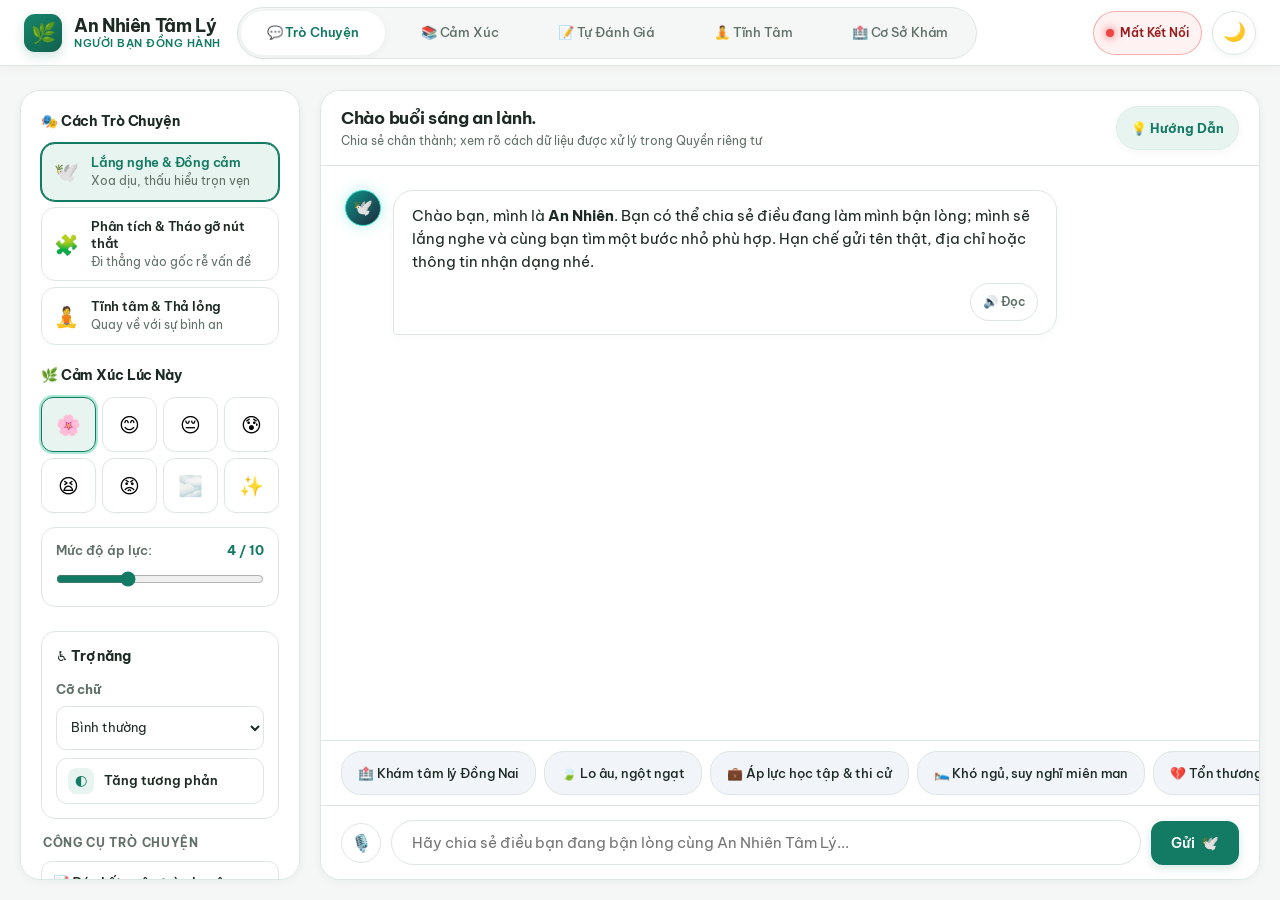
==== commit d09e4c71: "Finalize An Nhien system improvements Co-authored-by: Copilot <223556219+Copilot@users.noreply.githu" ====
--- a/static/index.html
+++ b/static/index.html
@@ -21,19 +21,22 @@
   <link rel="preconnect" href="https://fonts.gstatic.com" crossorigin>
   <link href="https://fonts.googleapis.com/css2?family=Be+Vietnam+Pro:ital,wght@0,400;0,500;0,600;0,700;0,800;1,400;1,500&display=swap" rel="stylesheet">
   
-  <link rel="stylesheet" href="/static/css/style.css?v=2.6.0">
+  <link rel="stylesheet" href="/static/css/style.css?v=2.8.5">
   
   <!-- Local Self-hosted Markdown & XSS Sanitizer (Hoạt động 100% Offline) -->
   <script defer src="/static/js/vendor/marked.min.js?v=2.6.0"></script>
   <script defer src="/static/js/vendor/purify.min.js?v=2.6.0"></script>
-  <script defer src="/static/js/app.js?v=2.6.0"></script>
+  <script defer src="/static/js/app.js?v=2.7.5"></script>
 </head>
 <body>
   <a class="skip-link" href="#tab-chat">Bỏ qua và đến trò chuyện</a>
   <div id="network-loading-bar" class="network-loading-bar" style="display: none;"></div>
   <div id="app-toast" class="app-toast" role="status" aria-live="polite" aria-atomic="true" hidden>
     <span class="app-toast-icon" aria-hidden="true"></span>
-    <span class="app-toast-message"></span>
+    <span class="app-toast-content">
+      <span class="app-toast-label" aria-hidden="true">THÔNG BÁO HỆ THỐNG</span>
+      <span class="app-toast-message"></span>
+    </span>
   </div>
 
   <!-- ==================== TOP NAVIGATION ==================== -->
@@ -49,21 +52,21 @@
 
       <!-- Desktop Navigation Tabs -->
       <nav class="nav-tabs" aria-label="Điều hướng chính">
-        <button class="nav-tab-btn active" data-tab="tab-chat" aria-current="page">💬 Trò Chuyện</button>
-        <button class="nav-tab-btn" data-tab="tab-edu">📚 Hiểu Về Cảm Xúc</button>
-        <button class="nav-tab-btn" data-tab="tab-quiz">📝 Tự Đánh Giá</button>
-        <button class="nav-tab-btn" data-tab="tab-studio">🧘 Thư Giãn & Tĩnh Tâm</button>
-        <button class="nav-tab-btn" data-tab="tab-facilities">🏥 Cơ Sở Khám Uy Tín</button>
+        <button type="button" class="nav-tab-btn active" data-tab="tab-chat" aria-controls="tab-chat" aria-current="page">💬 Trò Chuyện</button>
+        <button type="button" class="nav-tab-btn" data-tab="tab-edu" aria-controls="tab-edu">📚 Cảm Xúc</button>
+        <button type="button" class="nav-tab-btn" data-tab="tab-quiz" aria-controls="tab-quiz">📝 Tự Đánh Giá</button>
+        <button type="button" class="nav-tab-btn" data-tab="tab-studio" aria-controls="tab-studio">🧘 Tĩnh Tâm</button>
+        <button type="button" class="nav-tab-btn" data-tab="tab-facilities" aria-controls="tab-facilities">🏥 Cơ Sở Khám</button>
       </nav>
 
       <div class="nav-actions">
         <!-- Dynamic Status Header (N4: Khởi đầu bằng trạng thái trung tính Đang Kết Nối...) & Dark Mode Toggle -->
-        <div class="status-indicator maintenance" id="status-indicator" title="Trạng thái kết nối máy chủ AI">
+        <div class="status-indicator maintenance" id="status-indicator" role="status" aria-live="polite" title="Trạng thái kết nối máy chủ AI">
           <span class="status-dot" id="status-dot"></span>
           <span class="status-text" id="status-text">Đang Kết Nối...</span>
         </div>
         <!-- B1: Dark Mode Toggle with Celestial Icon -->
-        <button class="btn-theme-toggle" id="btn-theme-toggle" title="Chuyển đổi Chế độ Tối / Sáng" aria-label="Chuyển đổi giao diện">
+        <button type="button" class="btn-theme-toggle" id="btn-theme-toggle" title="Chuyển đổi Chế độ Tối / Sáng" aria-label="Chuyển đổi giao diện">
           <span class="theme-toggle-icon" id="theme-toggle-icon">🌙</span>
         </button>
       </div>
@@ -74,7 +77,7 @@
   <main class="app-main">
 
     <!-- ==================== CRISIS INTERVENTION BANNER ==================== -->
-    <div id="crisis-alert-banner" class="crisis-banner" style="display: none;">
+    <div id="crisis-alert-banner" class="crisis-banner" style="display: none;" role="alert" aria-live="assertive">
       <div class="crisis-icon">🆘</div>
       <div class="crisis-content">
         <h4 class="crisis-title">Bạn Đang Cần Người Ở Cạnh Hỗ Trợ Khẩn Cấp?</h4>
@@ -82,9 +85,9 @@
           An Nhiên luôn lắng nghe bạn, nhưng trong những khoảnh khắc tuyệt vọng, bạn xứng đáng nhận được sự trợ giúp trực tiếp ngay tức thì từ các chuyên viên cứu hộ tâm lý và y tế:
         </p>
         <div class="crisis-hotlines">
-          <a href="tel:111" class="hotline-chip">📞 111 (Tổng đài Bảo vệ Trẻ em & Thanh thiếu niên - Miễn phí 24/7)</a>
+          <a href="tel:111" class="hotline-chip">📞 111 (Tổng đài Bảo vệ Trẻ em - Miễn phí)</a>
           <a href="tel:115" class="hotline-chip">🚑 115 (Cấp cứu Y tế Khẩn cấp)</a>
-          <a href="tel:0963061414" class="hotline-chip secondary">🌿 096 306 1414 (Đường dây Ngày Mai - Hỗ trợ Trầm cảm)</a>
+          <a href="tel:0963061414" class="hotline-chip secondary">🌿 096 306 1414 (Đường dây Ngày Mai)</a>
         </div>
       </div>
       <button class="btn-dismiss-crisis" id="btn-dismiss-crisis" title="Đóng thông báo">✕</button>
@@ -163,21 +166,35 @@
 
           <!-- Session Actions -->
           <div class="sidebar-actions-box">
-            <div class="accessibility-options" aria-label="Tùy chọn trợ năng">
-              <div class="sidebar-section-title">♿ Truy Cập Dễ Dàng</div>
+            <section class="accessibility-options" aria-labelledby="accessibility-title">
+              <h4 class="sidebar-section-title" id="accessibility-title">♿ Trợ năng</h4>
               <label for="text-size-select">Cỡ chữ</label>
               <select id="text-size-select" class="a11y-select" aria-label="Cỡ chữ giao diện">
                 <option value="normal">Bình thường</option>
                 <option value="large">Lớn</option>
                 <option value="x-large">Rất lớn</option>
               </select>
-              <button type="button" class="chip-btn" id="btn-high-contrast" aria-pressed="false" style="width:100%; margin-top:8px;">
-                🔲 Tăng tương phản
+              <button type="button" class="sidebar-action-btn sidebar-accessibility-toggle" id="btn-high-contrast" aria-pressed="false">
+                <span class="sidebar-action-icon" aria-hidden="true">◐</span>
+                <span class="sidebar-action-label">Tăng tương phản</span>
               </button>
-            </div>
-            <button class="chip-btn" id="btn-summarize" style="width:100%; padding:10px; ">📝 Đúc Kết Lời Nhắn Nhủ</button>
-            <button class="chip-btn" id="btn-export-chat" style="width:100%; padding:10px; ">📜 Lịch Sử Chat</button>
-            <button class="chip-btn" id="btn-clear-chat" style="width:100%; padding:10px; color:#EF4444; border-color:#FCA5A5;">🗑️ Bắt Đầu Lại</button>
+            </section>
+
+            <section class="sidebar-action-group" aria-labelledby="conversation-tools-title">
+              <h4 class="sidebar-action-group-title" id="conversation-tools-title">Công cụ trò chuyện</h4>
+              <button type="button" class="sidebar-action-btn" id="btn-summarize">📝 Đúc kết cuộc trò chuyện</button>
+              <button type="button" class="sidebar-action-btn" id="btn-export-chat">📜 Lịch sử trò chuyện</button>
+              <button type="button" class="sidebar-action-btn sidebar-action-btn--new" id="btn-clear-chat">＋ Cuộc trò chuyện mới</button>
+            </section>
+
+            <section class="sidebar-action-group" aria-labelledby="privacy-tools-title">
+              <h4 class="sidebar-action-group-title" id="privacy-tools-title">Quyền riêng tư</h4>
+              <button type="button" class="sidebar-action-btn" id="btn-privacy-info">🔒 Quyền riêng tư & dữ liệu</button>
+              <button type="button" class="sidebar-action-btn sidebar-action-btn--danger" id="btn-hard-delete-history">
+                <span class="sidebar-action-label">Xóa toàn bộ lịch sử</span>
+                <span class="sidebar-action-description">Chỉ xóa dữ liệu trên thiết bị này</span>
+              </button>
+            </section>
           </div>
 
         </aside>
@@ -188,7 +205,7 @@
           <div class="chat-header">
             <div class="chat-header-info">
               <h3 id="chat-greeting-title">Chào bạn 🌿</h3>
-              <p>Không gian an toàn, chia sẻ chân thành và bảo mật</p>
+              <p>Chia sẻ chân thành; xem rõ cách dữ liệu được xử lý trong Quyền riêng tư</p>
             </div>
             <!-- Guide Button on Chat -->
             <button class="btn-feature-guide" id="btn-guide-chat" title="Xem hướng dẫn sử dụng">
@@ -213,7 +230,7 @@
 
           <!-- Quick Topic Chips -->
           <div class="quick-chips">
-            <button class="chip-btn" data-prompt="Mình đang ở Biên Hòa, Đồng Nai và muốn tìm địa chỉ khám tâm lý uy tín. Hãy tư vấn giúp mình các bệnh viện và phòng khám phù hợp nhé...">🏥 Khám tâm lý Biên Hòa</button>
+            <button class="chip-btn" data-prompt="Mình đang ở Đồng Nai và muốn tìm địa chỉ khám tâm lý phù hợp. Hãy tư vấn giúp mình các bệnh viện và phòng khám phù hợp nhé...">🏥 Khám tâm lý Đồng Nai</button>
             <button class="chip-btn" data-prompt="Dạo này mình thường xuyên cảm thấy bồn chồn lo âu và ngực ngột ngạt, hãy phân tích kỹ giúp mình lý do và cho mình lời khuyên đúng đắn, dứt khoát nhất...">🍃 Lo âu, ngột ngạt</button>
             <button class="chip-btn" data-prompt="Mình cảm thấy kiệt sức vì áp lực học tập và công việc, mất hết động lực. Hãy cho mình lời khuyên cụ thể và thẳng thắn...">💼 Áp lực học tập & thi cử</button>
             <button class="chip-btn" data-prompt="Đêm nào mình cũng nghĩ ngợi miên man không thể ngủ được, nguyên nhân sâu xa từ tâm lý là gì và đâu là giải pháp dứt khoát?">🛌 Khó ngủ, suy nghĩ miên man</button>
@@ -296,6 +313,9 @@
           <button class="quiz-type-btn active" data-quiz-type="gad7">📊 Thang Đo Lo Âu (GAD-7)</button>
           <button class="quiz-type-btn" data-quiz-type="phq9">🌧️ Thang Đo Trầm Cảm (PHQ-9)</button>
         </div>
+        <p class="screening-disclaimer">
+          Đây là công cụ <strong>SÀNG LỌC, KHÔNG PHẢI chẩn đoán y khoa</strong>. Kết quả không thay thế trao đổi với chuyên gia y tế.
+        </p>
 
         <div id="quiz-intro-view">
           <div style="text-align:center; margin-bottom:24px;">
@@ -356,15 +376,15 @@
                 <span class="quiz-level-text" id="quiz-level-text" style="font-size:1.15rem; font-weight:700;">Bình thường</span>
               </div>
               
-              <div style="display:flex; flex-direction:column; gap:10px; width:100%; margin-top:20px;">
-                <button class="btn-send" id="btn-discuss-result" style="width:100%; justify-content:center; padding:12px;">
+              <div class="quiz-result-actions">
+                <button class="btn-send quiz-result-action" id="btn-discuss-result">
                   💬 Trò Chuyện & Tháo Gỡ Với An Nhiên
                 </button>
-                <button class="btn-feature-guide" id="btn-retake-quiz" style="width:100%; justify-content:center; padding:10px;">
+                <button class="btn-feature-guide quiz-result-action" id="btn-retake-quiz">
                   🔄 Làm Lại Bài Tự Đánh Giá
                 </button>
-                <button class="btn-feature-guide" id="btn-view-facilities" style="width:100%; justify-content:center; padding:10px; color:var(--primary); border-color:rgba(13,148,136,0.35);">
-                  🏥 Nơi Khám Tâm Lý Uy Tín Tại Biên Hòa
+                <button class="btn-feature-guide quiz-result-action" id="btn-view-facilities">
+                  🏥 Nơi Khám Tâm Lý Uy Tín Tại Đồng Nai
                 </button>
               </div>
             </div>
@@ -400,8 +420,8 @@
             <h3 style="font-family:var(--font-heading); font-size:1.25rem;">🌬️ Thở Chậm & Tĩnh Tâm</h3>
             <button class="btn-feature-guide" id="btn-guide-studio">💡 Hướng Dẫn Bài Thở</button>
           </div>
-          <p style="color:var(--text-muted); font-size:0.9rem; margin-bottom:14px;">
-            Thả lỏng đôi vai, nhắm mắt và lắng nghe âm thanh hướng dẫn để tìm lại sự an yên trong từng hơi thở.
+          <p class="studio-description">
+            Chọn kiểu thở và thời lượng phù hợp, sau đó làm theo nhịp trong vòng tròn. Bạn có thể dừng bất cứ lúc nào.
           </p>
 
           <!-- 1. Kiểu Thở (Breathing Modes) -->
@@ -458,48 +478,55 @@
           </div>
         </div>
 
-        <!-- 5-4-3-2-1 Grounding & Ambient Sounds Card -->
-        <div class="studio-card">
-          <h3 style="font-family:var(--font-heading); font-size:1.25rem; margin-bottom:8px;">🎵 Không Gian Âm Thanh Thư Giãn</h3>
-          <p style="color:var(--text-muted); font-size:0.9rem; margin-bottom:16px;">
-            Bật âm thanh thiên nhiên êm dịu để đồng hành cùng bạn khi đọc sách, học bài hay nghỉ ngơi:
-          </p>
-
+        <div class="studio-card ambient-sounds-card" id="ambient-sounds-card" hidden>
+          <div class="studio-card-header">
+            <h3 style="font-family:var(--font-heading); font-size:1.25rem;">🎵 Âm Thanh Thư Giãn</h3>
+          </div>
+          <p class="studio-description">Chọn âm thanh nền đã được xác minh nguồn và giấy phép.</p>
           <div class="sound-list">
-            <div class="sound-item">
+            <div class="sound-item" id="sound-item-rain" hidden>
               <div>
                 <strong>🌧️ Tiếng Mưa Rơi Êm Dịu</strong>
                 <div style="font-size:0.75rem; color:var(--text-muted);">Âm thanh êm dịu giúp dễ ngủ</div>
-              </div>
-              <audio controls preload="none" src="/static/audio/rain.mp3" style="height:32px; max-width:160px;"></audio>
-            </div>
-
-            <div class="sound-item">
+                <small id="audio-attribution-rain" hidden></small>
+              </div>
+              <audio id="audio-rain" preload="none" style="height:32px; max-width:160px;" hidden></audio>
+            </div>
+
+            <div class="sound-item" id="sound-item-forest_birds" hidden>
               <div>
                 <strong>🌲 Tiếng Suối Rừng & Chim Hót</strong>
                 <div style="font-size:0.75rem; color:var(--text-muted);">Thanh lọc tâm trí và giảm áp lực</div>
-              </div>
-              <audio controls preload="none" src="/static/audio/forest_birds.mp3" style="height:32px; max-width:160px;"></audio>
-            </div>
-
-            <div class="sound-item">
+                <small id="audio-attribution-forest_birds" hidden></small>
+              </div>
+              <audio id="audio-forest_birds" preload="none" style="height:32px; max-width:160px;" hidden></audio>
+            </div>
+
+            <div class="sound-item" id="sound-item-ocean_waves" hidden>
               <div>
                 <strong>🌊 Tiếng Sóng Biển Rì Rào</strong>
                 <div style="font-size:0.75rem; color:var(--text-muted);">Giai điệu vỗ về từng hơi thở</div>
-              </div>
-              <audio controls preload="none" src="/static/audio/ocean_waves.mp3" style="height:32px; max-width:160px;"></audio>
-            </div>
-          </div>
-
-          <div style="margin-top:24px; padding:16px;  border-radius:var(--radius-md); border:1px solid var(--border-color); cursor:pointer;" id="btn-grounding-card" title="Nhấn để xem bài tập 5-4-3-2-1 chi tiết">
-            <div style="display:flex; justify-content:space-between; align-items:center; margin-bottom:6px;">
-              <h4 style="font-family:var(--font-heading); font-size:0.95rem;">🌿 Kỹ Thuật Neo Cảm Xúc 5-4-3-2-1</h4>
-              <span style="font-size:0.75rem; color:var(--primary); font-weight:700;">🔍 Xem hướng dẫn</span>
-            </div>
-            <p style="font-size:0.85rem; color:var(--text-muted);">
-              Khi tâm trí bị cuốn đi quá xa, hãy kết nối lại với 5 giác quan: <strong>5</strong> vật nhìn thấy, <strong>4</strong> vật chạm được, <strong>3</strong> âm thanh nghe được, <strong>2</strong> mùi hương và <strong>1</strong> vị nếm được.
-            </p>
-          </div>
+                <small id="audio-attribution-ocean_waves" hidden></small>
+              </div>
+              <audio id="audio-ocean_waves" preload="none" style="height:32px; max-width:160px;" hidden></audio>
+            </div>
+          </div>
+        </div>
+
+        <div class="studio-card grounding-studio-card">
+          <div class="studio-card-header">
+            <h3 style="font-family:var(--font-heading); font-size:1.25rem;">🌿 Neo Cảm Xúc 5-4-3-2-1</h3>
+            <span class="grounding-tag">Thực hành tại chỗ</span>
+          </div>
+          <p class="studio-description">Dùng 5 giác quan để đưa sự chú ý trở lại hiện tại, từng bước một:</p>
+          <ol class="grounding-steps">
+            <li><span class="grounding-step-count">5</span><span><strong>Nhìn</strong><small>Gọi tên 5 vật bạn thấy quanh mình.</small></span></li>
+            <li><span class="grounding-step-count">4</span><span><strong>Cảm nhận</strong><small>Chú ý 4 điều cơ thể đang chạm vào.</small></span></li>
+            <li><span class="grounding-step-count">3</span><span><strong>Lắng nghe</strong><small>Nhận ra 3 âm thanh bạn nghe thấy.</small></span></li>
+            <li><span class="grounding-step-count">2</span><span><strong>Ngửi</strong><small>Tìm 2 mùi hương xung quanh.</small></span></li>
+            <li><span class="grounding-step-count">1</span><span><strong>Nếm</strong><small>Chú ý 1 vị trong miệng.</small></span></li>
+          </ol>
+          <button type="button" class="btn-feature-guide grounding-guide-button" id="btn-grounding-card">📖 Xem hướng dẫn chi tiết</button>
         </div>
 
       </div>
@@ -511,11 +538,11 @@
         <div style="display:flex; justify-content:space-between; align-items:center; flex-wrap:wrap; gap:12px; margin-bottom:8px;">
           <div>
             <div class="facility-heading-line">
-              <h2 style="margin:0;">🏥 Nơi Khám & Tham Vấn Tâm Lý Uy Tín</h2>
-              <span class="facility-city-badge">📍 Biên Hòa — Đồng Nai & Tuyến Đầu</span>
+              <h2 style="margin:0;">🏥 Cơ Sở Khám & Hỗ Trợ Sức Khỏe Tâm Thần</h2>
+              <span class="facility-city-badge">📍 Đồng Nai — danh bạ đang xác minh</span>
             </div>
             <p style="color:var(--text-muted); font-size:0.92rem; margin-top:8px;">
-              Mạng lưới cơ sở y tế chuyên khoa tâm thần, tâm lý lâm sàng và phòng khám chuyên gia hàng đầu được thẩm định y khoa chuẩn mực.
+              Danh bạ đang được rà soát. Lịch khám có thể thay đổi; vui lòng xác nhận trực tiếp với cơ sở trước khi đến.
             </p>
           </div>
           <button class="btn-feature-guide" id="btn-guide-facilities" title="Lời khuyên khi đi khám">
@@ -525,18 +552,20 @@
       </div>
 
       <div class="facilities-header-row">
-        <div>
-          <h3 style="font-family:var(--font-heading); font-size:1.25rem; margin:0 0 4px 0;">🏥 Danh Sách Cơ Sở Khám Chuyên Khoa</h3>
+        <div class="facilities-header-copy">
+          <h3 style="font-family:var(--font-heading); font-size:1.25rem; margin:0 0 4px 0;">🏥 Danh Sách Cơ Sở Tại Đồng Nai</h3>
           <p style="color:var(--text-muted); font-size:0.88rem; margin:0;">
-            Lọc theo phân loại tuyến, xem giờ làm việc chi tiết và gọi điện hoặc hỏi An Nhiên để chuẩn bị trước khi đi.
+            Chọn nhóm dịch vụ để lọc danh sách cơ sở phù hợp.
           </p>
         </div>
-        <!-- Filter chips for facilities -->
-        <div class="facility-filter-chips" id="facility-filter-chips">
-          <button class="chip-btn active" data-filter="all">Tất cả (6)</button>
-          <button class="chip-btn" data-filter="tuyen_dau">Tuyến đầu ngành</button>
-          <button class="chip-btn" data-filter="ngoai_gio">Khám ngoài giờ</button>
-          <button class="chip-btn" data-filter="tre_em">Trẻ em & Học đường</button>
+        <div class="facility-filter-panel">
+          <span class="facility-filter-label">Lọc nhanh</span>
+          <div class="facility-filter-chips" id="facility-filter-chips" role="group" aria-label="Lọc cơ sở khám">
+            <button class="chip-btn active" data-filter="all">Tất cả (6)</button>
+            <button class="chip-btn" data-filter="tuyen_dau">Tuyến đầu ngành</button>
+            <button class="chip-btn" data-filter="ngoai_gio">Khám ngoài giờ</button>
+            <button class="chip-btn" data-filter="tre_em">Trẻ em & Học đường</button>
+          </div>
         </div>
       </div>
 
@@ -560,31 +589,31 @@
   </main>
 
   <!-- ==================== MOBILE BOTTOM NAVIGATION ==================== -->
-  <nav class="mobile-bottom-nav">
-    <button class="mobile-nav-btn active" data-tab="tab-chat">
+  <nav class="mobile-bottom-nav" aria-label="Điều hướng trên thiết bị di động">
+    <button type="button" class="mobile-nav-btn active" data-tab="tab-chat" aria-controls="tab-chat" aria-current="page">
       <span class="nav-icon">💬</span>
       <span class="nav-label">Trò Chuyện</span>
     </button>
-    <button class="mobile-nav-btn" data-tab="tab-edu">
+    <button type="button" class="mobile-nav-btn" data-tab="tab-edu" aria-controls="tab-edu">
       <span class="nav-icon">📚</span>
       <span class="nav-label">Cảm Xúc</span>
     </button>
-    <button class="mobile-nav-btn" data-tab="tab-quiz">
+    <button type="button" class="mobile-nav-btn" data-tab="tab-quiz" aria-controls="tab-quiz">
       <span class="nav-icon">📝</span>
       <span class="nav-label">Đánh Giá</span>
     </button>
-    <button class="mobile-nav-btn" data-tab="tab-studio">
+    <button type="button" class="mobile-nav-btn" data-tab="tab-studio" aria-controls="tab-studio">
       <span class="nav-icon">🧘</span>
       <span class="nav-label">Tĩnh Tâm</span>
     </button>
-    <button class="mobile-nav-btn" data-tab="tab-facilities">
+    <button type="button" class="mobile-nav-btn" data-tab="tab-facilities" aria-controls="tab-facilities">
       <span class="nav-icon">🏥</span>
       <span class="nav-label">Cơ Sở Khám</span>
     </button>
   </nav>
 
   <!-- ==================== UNIVERSAL POPUP MODAL ==================== -->
-  <div id="app-modal" class="modal-backdrop" style="display: none;" role="dialog" aria-modal="true">
+  <div id="app-modal" class="modal-backdrop" style="display: none;" role="dialog" aria-modal="true" aria-labelledby="modal-title" aria-describedby="modal-subtitle">
     <div class="modal-card" id="modal-card">
       <div class="modal-header">
         <div class="modal-header-left">
@@ -616,7 +645,7 @@
       <div class="sleep-icon">🌙</div>
       <h2 class="sleep-title">An Nhiên Đang Tạm Nghỉ</h2>
       <p class="sleep-desc">
-        Vì bạn đã không thao tác trong hơn 1 giờ, hệ thống đã tự động khóa phiên để bảo vệ sự riêng tư và tối ưu hóa tài nguyên cho bạn.
+        Vì bạn đã không thao tác trong hơn 1 giờ, giao diện được ẩn và phiên hiện tại dừng lại. Lịch sử vẫn còn trên thiết bị cho đến khi bạn xóa.
       </p>
       <div class="sleep-tip">
         🌿 <em>Hãy hít một hơi thật sâu và quay lại bất cứ khi nào bạn sẵn sàng nhé.</em>
--- a/static/css/style.css
+++ b/static/css/style.css
@@ -835,6 +835,64 @@
   gap: 8px;
 }
 
+.crisis-modal-content {
+  color: var(--text-dark);
+  line-height: 1.65;
+}
+
+.crisis-modal-content li {
+  margin: 6px 0;
+}
+
+.crisis-modal-content a {
+  color: #991B1B;
+  font-weight: 700;
+  text-underline-offset: 3px;
+}
+
+.screening-disclaimer,
+.screening-source-note,
+.content-references,
+.privacy-notice {
+  margin: 14px 0;
+  padding: 12px 14px;
+  border: 1px solid var(--border-color);
+  border-radius: var(--radius-md);
+  color: var(--text-dark);
+  line-height: 1.65;
+}
+
+.screening-disclaimer,
+.phq9-crisis-result {
+  border-left: 4px solid var(--danger-border);
+  background: var(--bg-page);
+}
+
+.phq9-crisis-result {
+  padding: 14px;
+  border-radius: var(--radius-md);
+}
+
+.screening-sources,
+.content-references ul {
+  padding-left: 20px;
+}
+
+.content-references a,
+.screening-sources a,
+.privacy-notice a {
+  color: var(--primary);
+  overflow-wrap: anywhere;
+}
+
+.facility-call-disabled {
+  background: var(--bg-page);
+  border: 1px solid var(--border-color);
+  color: var(--text-muted);
+  cursor: not-allowed;
+  text-align: center;
+}
+
 .hotline-chip {
   display: inline-flex;
   align-items: center;
@@ -1898,6 +1956,13 @@
   overflow-wrap: anywhere;
 }
 
+.studio-description {
+  color: var(--text-muted);
+  font-size: 0.9rem;
+  line-height: 1.55;
+  margin: 0 0 14px;
+}
+
 .studio-card {
   background: var(--card-bg);
   -webkit-backdrop-filter: var(--glass-blur);
@@ -1921,8 +1986,12 @@
 .breathe-controls-row {
   display: flex;
   flex-direction: column;
-  gap: 6px;
-  margin-bottom: 12px;
+  gap: 8px;
+  margin-bottom: 10px;
+  padding: 10px 12px;
+  background: var(--bg-page);
+  border: 1px solid var(--border-color);
+  border-radius: var(--radius-md);
 }
 
 .breathe-controls-row .control-label {
@@ -2106,6 +2175,73 @@
   background: #F8FAFC;
   border-radius: var(--radius-md);
   border: 1px solid var(--border-color);
+}
+
+.grounding-studio-card {
+  display: flex;
+  flex-direction: column;
+}
+
+.grounding-tag {
+  flex: 0 0 auto;
+  padding: 6px 10px;
+  color: var(--primary);
+  background: var(--primary-light);
+  border-radius: var(--radius-full);
+  font-size: 0.76rem;
+  font-weight: 700;
+}
+
+.grounding-steps {
+  display: grid;
+  gap: 9px;
+  list-style: none;
+  margin: 4px 0 16px;
+  padding: 0;
+}
+
+.grounding-steps li {
+  display: flex;
+  align-items: center;
+  gap: 12px;
+  min-width: 0;
+  padding: 9px 12px;
+  background: var(--bg-page);
+  border: 1px solid var(--border-color);
+  border-radius: var(--radius-md);
+}
+
+.grounding-step-count {
+  display: grid;
+  flex: 0 0 36px;
+  width: 36px;
+  height: 36px;
+  place-items: center;
+  color: var(--primary);
+  background: var(--primary-light);
+  border-radius: 50%;
+  font-size: 1rem;
+  font-weight: 800;
+}
+
+.grounding-steps li > span:last-child {
+  display: flex;
+  flex-direction: column;
+  gap: 2px;
+  min-width: 0;
+}
+
+.grounding-steps small {
+  color: var(--text-muted);
+  font-size: 0.8rem;
+  line-height: 1.4;
+}
+
+.grounding-guide-button {
+  justify-content: center;
+  margin-top: auto;
+  min-height: 44px;
+  width: 100%;
 }
 
 /* ==================== MOBILE NAVIGATION (iOS 18 FLOATING ISLAND DOCK) ==================== */
@@ -2810,8 +2946,7 @@
 [data-theme="dark"] .mobile-sidebar-toggle,
 [data-theme="dark"] .sleep-card,
 [data-theme="dark"] .modal-card,
-[data-theme="dark"] #quiz-advice-text,
-[data-theme="dark"] #btn-grounding-card {
+[data-theme="dark"] #quiz-advice-text {
   background-color: var(--card-bg);
   color: var(--text-dark);
   border-color: var(--border-color);
@@ -3160,6 +3295,44 @@
   box-shadow: var(--shadow-sm);
 }
 
+.quiz-result-actions {
+  display: grid;
+  grid-template-columns: minmax(0, 1fr);
+  grid-template-rows: repeat(3, minmax(68px, 1fr));
+  gap: 10px;
+  width: 100%;
+  margin-top: 20px;
+}
+
+.quiz-result-action {
+  display: flex;
+  align-items: center;
+  justify-content: center;
+  width: 100%;
+  min-width: 0;
+  min-height: 68px;
+  padding: 12px 16px;
+  border-radius: var(--radius-md);
+  font-size: 0.9rem;
+  line-height: 1.35;
+  text-align: center;
+  white-space: normal;
+  overflow-wrap: anywhere;
+}
+
+.quiz-result-action.btn-feature-guide {
+  border: 1px solid var(--primary-soft);
+  background: var(--primary-light);
+  color: var(--primary);
+  white-space: normal;
+}
+
+.quiz-result-action.btn-send {
+  border: 1px solid var(--primary);
+  background: var(--primary);
+  color: #FFFFFF;
+}
+
 .quiz-score-circle-wrapper {
   display: flex;
   align-items: baseline;
@@ -3263,11 +3436,34 @@
 /* ==================== REPUTABLE PSYCHOLOGICAL FACILITIES DIRECTORY ==================== */
 .facilities-header-row {
   display: flex;
-  justify-content: space-between;
+  flex-direction: column;
+  align-items: flex-start;
+  gap: 12px;
+  margin-bottom: 20px;
+}
+
+.facilities-header-copy {
+  min-width: 0;
+}
+
+.facility-filter-panel {
+  display: flex;
   align-items: center;
   flex-wrap: wrap;
-  gap: 14px;
-  margin-bottom: 20px;
+  gap: 10px;
+  max-width: 100%;
+  padding: 10px 12px;
+  background: var(--card-bg);
+  border: 1px solid var(--border-color);
+  border-radius: var(--radius-md);
+  box-shadow: var(--shadow-sm);
+}
+
+.facility-filter-label {
+  color: var(--text-muted);
+  font-size: 0.82rem;
+  font-weight: 700;
+  white-space: nowrap;
 }
 
 .facility-city-badge {
@@ -3293,7 +3489,13 @@
 .facility-filter-chips {
   display: flex;
   flex-wrap: wrap;
+  align-items: center;
   gap: 8px;
+  min-width: 0;
+}
+
+.facility-filter-chips .chip-btn {
+  white-space: nowrap;
 }
 
 .facility-grid {
@@ -3333,23 +3535,6 @@
   display: flex;
   flex-direction: column;
   gap: 10px;
-}
-
-.facility-badge-tag {
-  align-self: flex-start;
-  font-size: 0.75rem;
-  font-weight: 700;
-  padding: 3px 10px;
-  border-radius: var(--radius-full);
-  background: var(--primary-light);
-  color: var(--primary);
-  border: 1px solid rgba(13, 148, 136, 0.2);
-}
-
-[data-theme="dark"] .facility-badge-tag {
-  background: rgba(13, 148, 136, 0.2);
-  color: #2DD4BF;
-  border-color: rgba(45, 212, 191, 0.3);
 }
 
 .facility-card-title {
@@ -3544,6 +3729,13 @@
     width: 100%;
     padding-bottom: 4px;
     scrollbar-width: thin;
+  }
+
+  .facility-filter-panel {
+    align-items: flex-start;
+    flex-direction: column;
+    gap: 8px;
+    width: 100%;
   }
 
   .facility-filter-chips .chip-btn {
@@ -3607,3 +3799,710 @@
               radial-gradient(ellipse 40% 240px at 85% 0px, rgba(10, 132, 255, 0.1), transparent 60%);
   opacity: 1;
 }
+
+/* Unified calm interface */
+:root {
+  --primary: #137A63;
+  --primary-hover: #0F6653;
+  --primary-light: #E8F4EF;
+  --primary-soft: #DCEFE7;
+  --border-focus: #137A63;
+  --bg-page: #F4F7F5;
+  --card-bg: rgba(255, 255, 255, 0.94);
+  --card-bg-solid: #FFFFFF;
+  --border-color: #DDE6E1;
+  --text-dark: #1D2A24;
+  --text-muted: #607068;
+  --text-light: #76847D;
+  --radius-sm: 10px;
+  --radius-md: 14px;
+  --radius-lg: 20px;
+  --radius-xl: 24px;
+  --shadow-sm: 0 2px 8px rgba(20, 52, 39, 0.045);
+  --shadow-md: 0 8px 24px rgba(20, 52, 39, 0.07);
+  --shadow-lg: 0 16px 40px rgba(20, 52, 39, 0.12);
+  --shadow-float: 0 20px 56px rgba(20, 52, 39, 0.2);
+}
+
+[data-theme="dark"] {
+  --primary: #5CC7A4;
+  --primary-hover: #78D8B8;
+  --primary-light: #203D33;
+  --primary-soft: #284B3E;
+  --border-focus: #70D9B6;
+  --bg-page: #101914;
+  --card-bg: rgba(27, 38, 32, 0.97);
+  --card-bg-solid: #1B2620;
+  --border-color: #35473C;
+  --text-dark: #EDF4EF;
+  --text-muted: #B0BDB5;
+  --text-light: #91A097;
+  --shadow-sm: 0 2px 8px rgba(0, 0, 0, 0.14);
+  --shadow-md: 0 8px 24px rgba(0, 0, 0, 0.2);
+  --shadow-lg: 0 16px 40px rgba(0, 0, 0, 0.28);
+  --shadow-float: 0 20px 56px rgba(0, 0, 0, 0.42);
+}
+
+[data-theme="dark"] .app-navbar,
+[data-theme="dark"] .chat-sidebar,
+[data-theme="dark"] .chat-main-container,
+[data-theme="dark"] .chat-header,
+[data-theme="dark"] .chat-input-wrapper,
+[data-theme="dark"] .quick-chips,
+[data-theme="dark"] .studio-card,
+[data-theme="dark"] .quiz-container,
+[data-theme="dark"] .distortion-card,
+[data-theme="dark"] .facility-card,
+[data-theme="dark"] .mobile-bottom-nav,
+[data-theme="dark"] .mobile-sidebar-toggle,
+[data-theme="dark"] .sleep-card,
+[data-theme="dark"] .modal-card,
+[data-theme="dark"] .modal-header,
+[data-theme="dark"] .modal-footer,
+[data-theme="dark"] #quiz-advice-text {
+  background-color: var(--card-bg);
+  color: var(--text-dark);
+  border-color: var(--border-color);
+}
+
+[data-theme="dark"] .chat-messages {
+  background: var(--bg-page);
+}
+
+[data-theme="dark"] .chat-input {
+  background: var(--bg-page);
+  color: var(--text-dark);
+  border-color: var(--border-color);
+}
+
+[data-theme="dark"] .msg-wrapper.assistant .msg-bubble {
+  background: var(--card-bg);
+  color: var(--text-dark);
+  border-color: var(--border-color);
+}
+
+[data-theme="dark"] .nav-tabs,
+[data-theme="dark"] .quiz-type-selector {
+  background: var(--bg-page);
+  border-color: var(--border-color);
+}
+
+[data-theme="dark"] .nav-tab-btn,
+[data-theme="dark"] .quiz-type-btn {
+  color: var(--text-muted);
+}
+
+[data-theme="dark"] .nav-tab-btn.active,
+[data-theme="dark"] .quiz-type-btn.active {
+  background: var(--card-bg-solid);
+  color: var(--primary);
+}
+
+[data-theme="dark"] .chip-btn,
+[data-theme="dark"] .quiz-option-btn,
+[data-theme="dark"] .mood-btn,
+[data-theme="dark"] .stress-slider-wrapper,
+[data-theme="dark"] .sound-item,
+[data-theme="dark"] .dist-example,
+[data-theme="dark"] .dist-reframe,
+[data-theme="dark"] .btn-feature-guide,
+[data-theme="dark"] .accessibility-options {
+  background: var(--card-bg);
+  border-color: var(--border-color);
+  color: var(--text-dark);
+}
+
+html,
+body {
+  background-color: var(--bg-page);
+  color: var(--text-dark);
+}
+
+button,
+a,
+input,
+select {
+  touch-action: manipulation;
+}
+
+button:focus-visible,
+a:focus-visible,
+input:focus-visible,
+select:focus-visible {
+  outline: 3px solid var(--border-focus);
+  outline-offset: 3px;
+}
+
+.app-navbar {
+  background: var(--card-bg);
+  border-bottom: 1px solid var(--border-color);
+  box-shadow: 0 2px 12px rgba(20, 52, 39, 0.035);
+}
+
+.brand-icon {
+  background: linear-gradient(145deg, #17866B, #11614E);
+  box-shadow: 0 4px 12px rgba(19, 122, 99, 0.2);
+}
+
+.nav-tabs {
+  border: 1px solid var(--border-color);
+  background: var(--bg-page);
+}
+
+.nav-tab-btn {
+  min-height: 44px;
+  padding: 8px 10px;
+  line-height: 1.25;
+}
+
+.nav-tab-btn.active {
+  background: var(--card-bg-solid);
+  color: var(--primary);
+  box-shadow: var(--shadow-sm);
+}
+
+.btn-theme-toggle {
+  width: 44px;
+  height: 44px;
+  background: var(--card-bg-solid);
+  border-color: var(--border-color);
+}
+
+.status-indicator.online {
+  background: var(--primary-light);
+  border-color: var(--primary-soft);
+}
+
+.status-indicator.online .status-text {
+  color: var(--primary);
+}
+
+.app-main {
+  padding-top: 24px;
+}
+
+.chat-sidebar,
+.chat-main-container,
+.quiz-container,
+.studio-card,
+.distortion-card,
+.facility-card,
+.modal-card {
+  border: 1px solid var(--border-color);
+  box-shadow: var(--shadow-sm);
+}
+
+.chat-sidebar,
+.chat-main-container {
+  background: var(--card-bg);
+}
+
+.chat-header,
+.modal-header,
+.modal-footer {
+  background: var(--card-bg);
+  border-color: var(--border-color);
+}
+
+.msg-wrapper.user .msg-bubble {
+  background: linear-gradient(145deg, #17866B, #11614E);
+  color: #FFFFFF;
+  box-shadow: 0 4px 12px rgba(19, 122, 99, 0.18);
+}
+
+[data-theme="dark"] .msg-wrapper.user .msg-bubble {
+  background: #216D57;
+  color: #FFFFFF;
+}
+
+.msg-wrapper.assistant .msg-bubble {
+  background: var(--card-bg-solid);
+  border: 1px solid var(--border-color);
+  color: var(--text-dark);
+}
+
+.chat-input-wrapper,
+.quick-chips {
+  background: var(--card-bg);
+  border-color: var(--border-color);
+}
+
+.chat-input {
+  background: var(--card-bg-solid);
+  border: 1px solid var(--border-color);
+  color: var(--text-dark);
+}
+
+.chat-input:focus,
+[data-theme="dark"] .chat-input:focus {
+  border-color: var(--primary);
+  box-shadow: 0 0 0 3px color-mix(in srgb, var(--primary) 18%, transparent);
+}
+
+.btn-send {
+  min-height: 44px;
+  border-radius: 12px;
+  background: var(--primary);
+  box-shadow: 0 3px 10px rgba(19, 122, 99, 0.18);
+}
+
+.btn-send:hover {
+  background: var(--primary-hover);
+}
+
+.btn-feature-guide,
+.chip-btn,
+.quiz-type-btn,
+.quiz-option-btn,
+.btn-facility-call,
+.btn-facility-ask {
+  min-height: 44px;
+}
+
+.btn-feature-guide {
+  background: var(--primary-light);
+  border-color: var(--primary-soft);
+  color: var(--primary);
+}
+
+.chip-btn,
+.quiz-option-btn,
+.btn-facility-ask {
+  border: 1px solid var(--border-color);
+  color: var(--text-dark);
+}
+
+.chip-btn:hover,
+.quiz-option-btn:hover,
+.btn-facility-ask:hover {
+  border-color: var(--primary);
+  background: var(--primary-light);
+  color: var(--primary);
+}
+
+.mode-item.active,
+.mood-btn.active,
+.quiz-type-btn.active,
+.mobile-nav-btn.active {
+  color: var(--primary);
+  border-color: var(--primary);
+  background: var(--primary-light);
+}
+
+.mobile-bottom-nav {
+  background: var(--card-bg);
+  border: 1px solid var(--border-color);
+  box-shadow: 0 8px 28px rgba(20, 52, 39, 0.14);
+}
+
+[data-theme="dark"] .mobile-bottom-nav {
+  background: var(--card-bg);
+  border-color: var(--border-color);
+}
+
+.mobile-nav-btn {
+  min-height: 48px;
+  color: var(--text-muted);
+}
+
+.mobile-nav-btn.active {
+  color: var(--primary);
+  background: var(--primary-light);
+}
+
+.modal-close-btn,
+.btn-close-drawer {
+  min-width: 44px;
+  min-height: 44px;
+  background: var(--bg-page);
+  color: var(--text-muted);
+}
+
+.crisis-banner {
+  background: #FFF4F2;
+  border-color: #F2B8B1;
+}
+
+[data-theme="dark"] .crisis-banner {
+  background: #351F1D;
+  border-color: #8C4841;
+}
+
+@media (hover: hover) {
+  .nav-tab-btn:hover,
+  .mobile-nav-btn:hover {
+    color: var(--primary);
+  }
+
+  .mode-item:hover,
+  .facility-card:hover,
+  .distortion-card:hover {
+    border-color: var(--primary-soft);
+  }
+}
+
+@media (max-width: 1100px) {
+  .app-main {
+    padding-top: 12px;
+  }
+
+  .chat-main-container {
+    height: max(360px, calc(100dvh - var(--header-height) - var(--bottom-nav-height) - var(--safe-area-bottom) - 110px));
+  }
+
+  .mobile-bottom-nav {
+    bottom: calc(8px + var(--safe-area-bottom));
+  }
+}
+
+@media (max-width: 480px) {
+  .chat-main-container {
+    height: max(360px, calc(100dvh - var(--header-height) - var(--bottom-nav-height) - var(--safe-area-bottom) - 110px));
+  }
+
+  .chat-header {
+    align-items: flex-start;
+    gap: 8px;
+  }
+
+  .btn-feature-guide {
+    flex: 0 0 auto;
+    white-space: nowrap;
+    padding-inline: 11px;
+  }
+
+  .chat-header-info p {
+    max-width: none;
+    font-size: 0.74rem;
+  }
+
+  .mobile-bottom-nav {
+    left: calc(10px + var(--safe-area-left));
+    right: calc(10px + var(--safe-area-right));
+    height: 62px;
+    padding: 4px;
+  }
+
+  .nav-label {
+    font-size: 0.66rem;
+  }
+
+  .app-main {
+    padding-bottom: calc(var(--bottom-nav-height) + var(--safe-area-bottom) + 24px);
+  }
+}
+
+.sidebar-actions-box {
+  gap: 16px;
+  padding-top: 4px;
+}
+
+.accessibility-options {
+  padding: 14px;
+  background: var(--card-bg-solid);
+  border: 1px solid var(--border-color);
+  border-radius: var(--radius-md);
+}
+
+.accessibility-options .sidebar-section-title {
+  margin-bottom: 12px;
+}
+
+.accessibility-options label {
+  margin-bottom: 6px;
+}
+
+.a11y-select {
+  min-height: 44px;
+  border: 1px solid var(--border-color);
+  border-radius: 10px;
+}
+
+.sidebar-accessibility-toggle {
+  margin-top: 8px;
+}
+
+.sidebar-action-group {
+  display: flex;
+  flex-direction: column;
+  gap: 7px;
+}
+
+.sidebar-action-group-title {
+  margin: 0 2px 3px;
+  color: var(--text-muted);
+  font-size: 0.72rem;
+  font-weight: 700;
+  letter-spacing: 0.055em;
+  line-height: 1.4;
+  text-transform: uppercase;
+}
+
+.sidebar-action-btn {
+  width: 100%;
+  min-height: 44px;
+  padding: 9px 11px;
+  display: flex;
+  align-items: center;
+  justify-content: flex-start;
+  gap: 10px;
+  border: 1px solid var(--border-color);
+  border-radius: 11px;
+  background: var(--card-bg-solid);
+  color: var(--text-dark);
+  font: 600 0.82rem/1.35 var(--font-main);
+  text-align: left;
+  cursor: pointer;
+  transition: background-color 0.18s ease, border-color 0.18s ease, color 0.18s ease, transform 0.18s ease;
+}
+
+.sidebar-action-btn:hover {
+  border-color: var(--primary);
+  background: var(--primary-light);
+  color: var(--primary);
+}
+
+.sidebar-action-btn:active {
+  transform: scale(0.985);
+}
+
+.sidebar-action-icon {
+  width: 26px;
+  height: 26px;
+  flex: 0 0 26px;
+  display: inline-grid;
+  place-items: center;
+  border-radius: 8px;
+  background: var(--primary-light);
+  color: var(--primary);
+  font-size: 0.9rem;
+}
+
+.sidebar-action-btn--new {
+  border-color: var(--primary-soft);
+  background: var(--primary-light);
+  color: var(--primary);
+}
+
+.sidebar-action-btn--danger {
+  align-items: flex-start;
+  flex-direction: column;
+  gap: 3px;
+  border-color: #E8B8B4;
+  background: #FFF8F7;
+  color: #9B3731;
+}
+
+.sidebar-action-btn--danger:hover {
+  border-color: #C85B52;
+  background: #FFF0EE;
+  color: #8C2823;
+}
+
+.sidebar-action-description {
+  padding-left: 1px;
+  color: #795653;
+  font-size: 0.7rem;
+  font-weight: 400;
+}
+
+[data-theme="dark"] .accessibility-options,
+[data-theme="dark"] .sidebar-action-btn {
+  background: var(--card-bg);
+  border-color: var(--border-color);
+  color: var(--text-dark);
+}
+
+[data-theme="dark"] .sidebar-action-btn:hover,
+[data-theme="dark"] .sidebar-action-btn--new {
+  background: var(--primary-light);
+  border-color: var(--primary);
+  color: var(--primary);
+}
+
+[data-theme="dark"] .sidebar-action-btn--danger {
+  background: #33201F;
+  border-color: #78423D;
+  color: #FFB8B0;
+}
+
+[data-theme="dark"] .sidebar-action-btn--danger:hover {
+  background: #402522;
+  border-color: #C85B52;
+}
+
+[data-theme="dark"] .sidebar-action-description {
+  color: #D0A7A2;
+}
+
+@media (min-width: 1101px) {
+  .app-main {
+    min-height: 0;
+  }
+
+  .tab-pane.active {
+    min-height: 0;
+  }
+
+  .chat-layout {
+    height: calc(100dvh - var(--header-height) - 44px);
+    min-height: 0;
+    flex: 0 0 calc(100dvh - var(--header-height) - 44px);
+    align-items: stretch;
+  }
+
+  .chat-sidebar,
+  .chat-main-container {
+    height: 100%;
+    min-height: 0;
+  }
+
+  .chat-sidebar {
+    max-height: 100%;
+  }
+
+}
+
+@media (min-width: 1600px) {
+  .app-main,
+  .nav-container {
+    max-width: 1500px;
+  }
+}
+
+/* Shared card spacing and compact-screen wrapping */
+:root {
+  --content-card-padding: clamp(16px, 2vw, 24px);
+}
+
+.quiz-container,
+.studio-card,
+.distortion-card,
+.facility-card {
+  padding: var(--content-card-padding);
+  border-radius: var(--radius-lg);
+}
+
+@media (max-width: 680px) {
+  .studio-grid {
+    gap: 16px;
+  }
+
+  .breathe-controls-row .chips-group {
+    width: 100%;
+    min-width: 0;
+  }
+
+  .breathe-controls-row .chip-btn {
+    max-width: 100%;
+    min-width: 0;
+    white-space: normal;
+    overflow-wrap: anywhere;
+    line-height: 1.35;
+    text-align: center;
+  }
+}
+
+/* Original system-notice styling for app feedback and privacy details */
+.app-toast {
+  --notice-accent: var(--primary);
+  display: grid;
+  grid-template-columns: 34px minmax(0, 1fr);
+  grid-template-areas: "icon content";
+  align-items: center;
+  gap: 0 12px;
+  padding: 12px 16px;
+  border: 1px solid var(--border-color);
+  border-left: 3px solid var(--notice-accent);
+  border-radius: 12px;
+  background: var(--card-bg-solid);
+  color: var(--text-dark);
+  box-shadow: var(--shadow-float);
+}
+
+.app-toast-success {
+  --notice-accent: var(--primary);
+}
+
+.app-toast-info {
+  --notice-accent: var(--primary);
+}
+
+.app-toast-error {
+  --notice-accent: var(--danger);
+  border-color: var(--danger-border);
+}
+
+.app-toast-icon {
+  grid-area: icon;
+  width: 32px;
+  height: 32px;
+  border: 1px solid color-mix(in srgb, var(--notice-accent) 34%, var(--border-color));
+  background: color-mix(in srgb, var(--notice-accent) 12%, var(--card-bg-solid));
+  color: var(--notice-accent);
+  box-shadow: 0 0 14px color-mix(in srgb, var(--notice-accent) 12%, transparent);
+}
+
+.app-toast-error .app-toast-icon,
+.app-toast-info .app-toast-icon {
+  background: color-mix(in srgb, var(--notice-accent) 12%, var(--card-bg-solid));
+  color: var(--notice-accent);
+}
+
+.app-toast-content {
+  grid-area: content;
+  display: grid;
+  gap: 2px;
+  min-width: 0;
+}
+
+.app-toast-label {
+  color: var(--notice-accent);
+  font-size: 0.58rem;
+  font-weight: 800;
+  letter-spacing: 0.14em;
+  line-height: 1.35;
+}
+
+.app-toast-message {
+  color: var(--text-dark);
+  font-size: 0.86rem;
+  overflow-wrap: anywhere;
+}
+
+.privacy-notice {
+  border-color: var(--primary-soft);
+  border-left: 3px solid var(--primary);
+  background: var(--primary-light);
+  color: var(--text-dark);
+  box-shadow: var(--shadow-sm);
+}
+
+.privacy-notice::before {
+  display: block;
+  margin-bottom: 10px;
+  color: var(--primary);
+  content: "HỒ SƠ HỆ THỐNG · QUYỀN RIÊNG TƯ";
+  font-size: 0.62rem;
+  font-weight: 800;
+  letter-spacing: 0.12em;
+}
+
+.privacy-notice strong {
+  color: var(--text-dark);
+}
+
+.privacy-notice a {
+  color: var(--primary);
+  font-weight: 650;
+}
+
+@media (max-width: 600px) {
+  .app-toast {
+    right: 12px;
+    left: 12px;
+    width: auto;
+    max-width: none;
+    padding: 11px 13px;
+  }
+}
